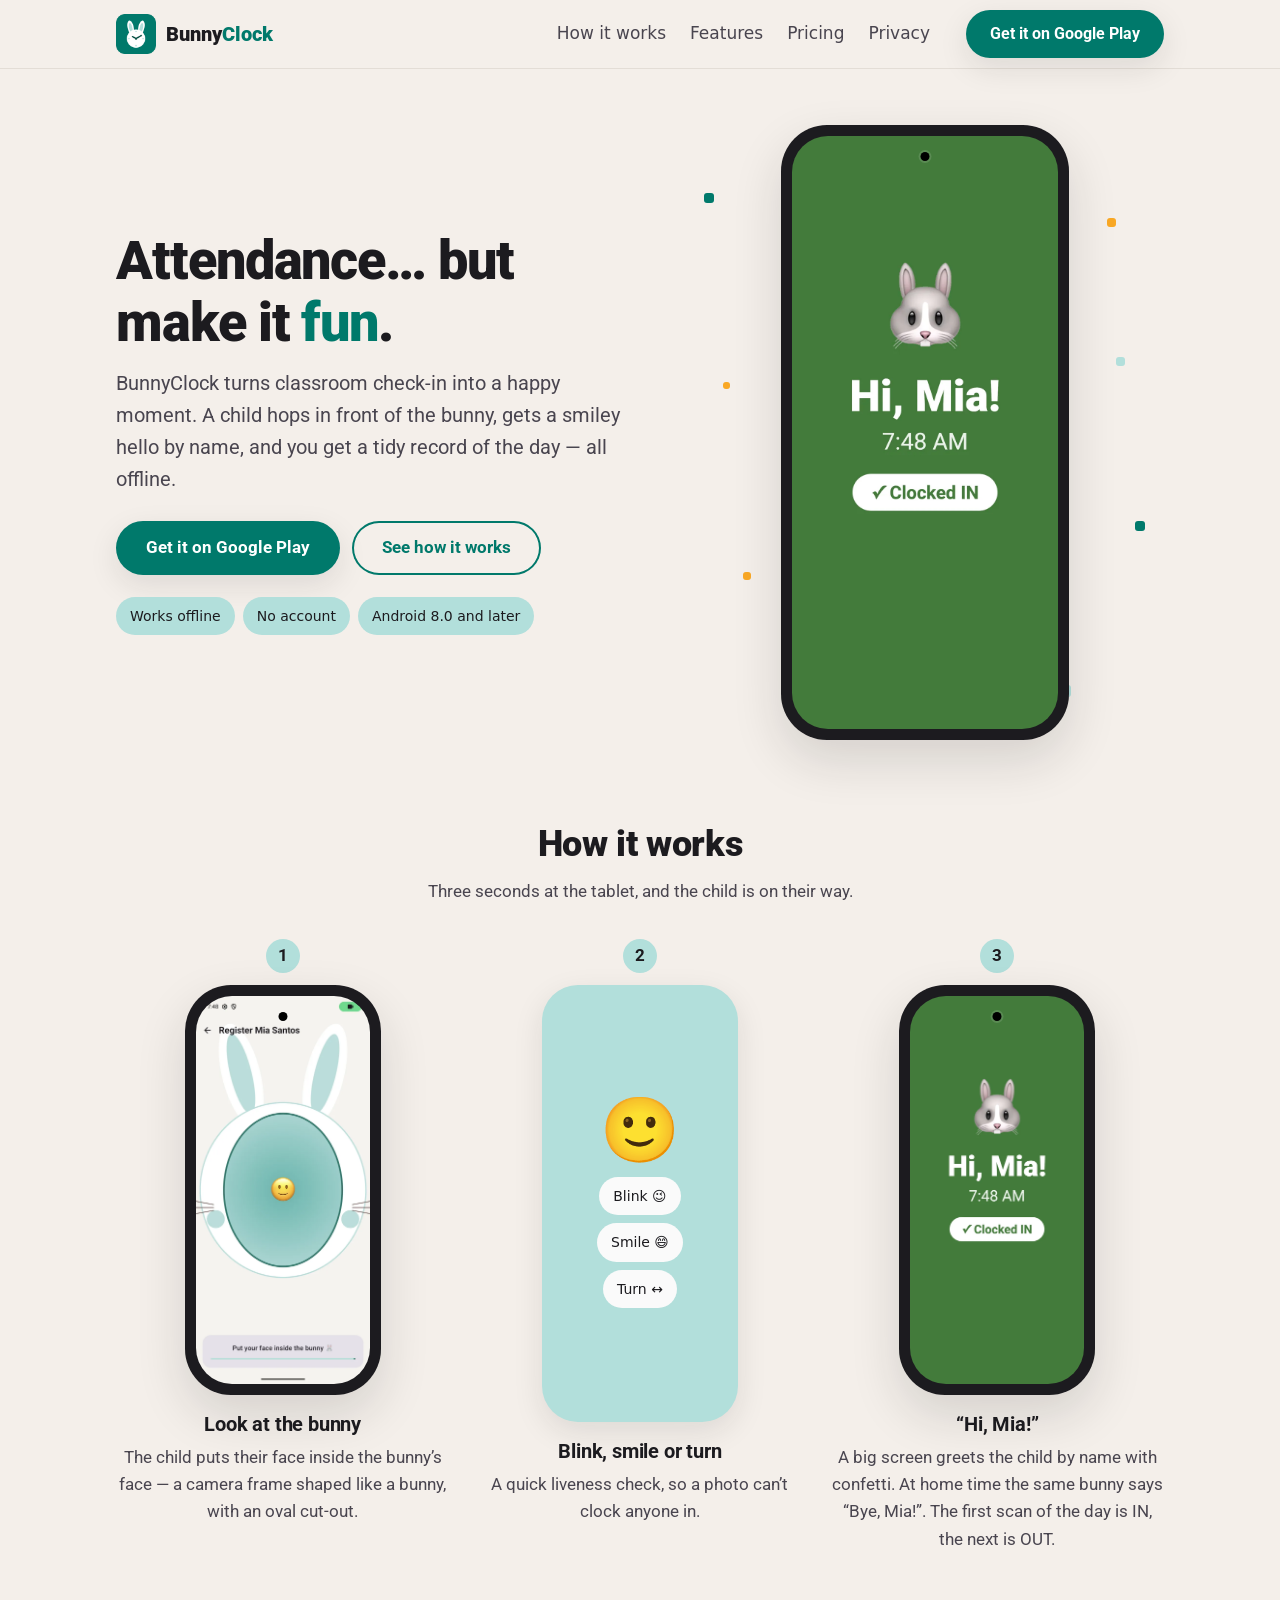
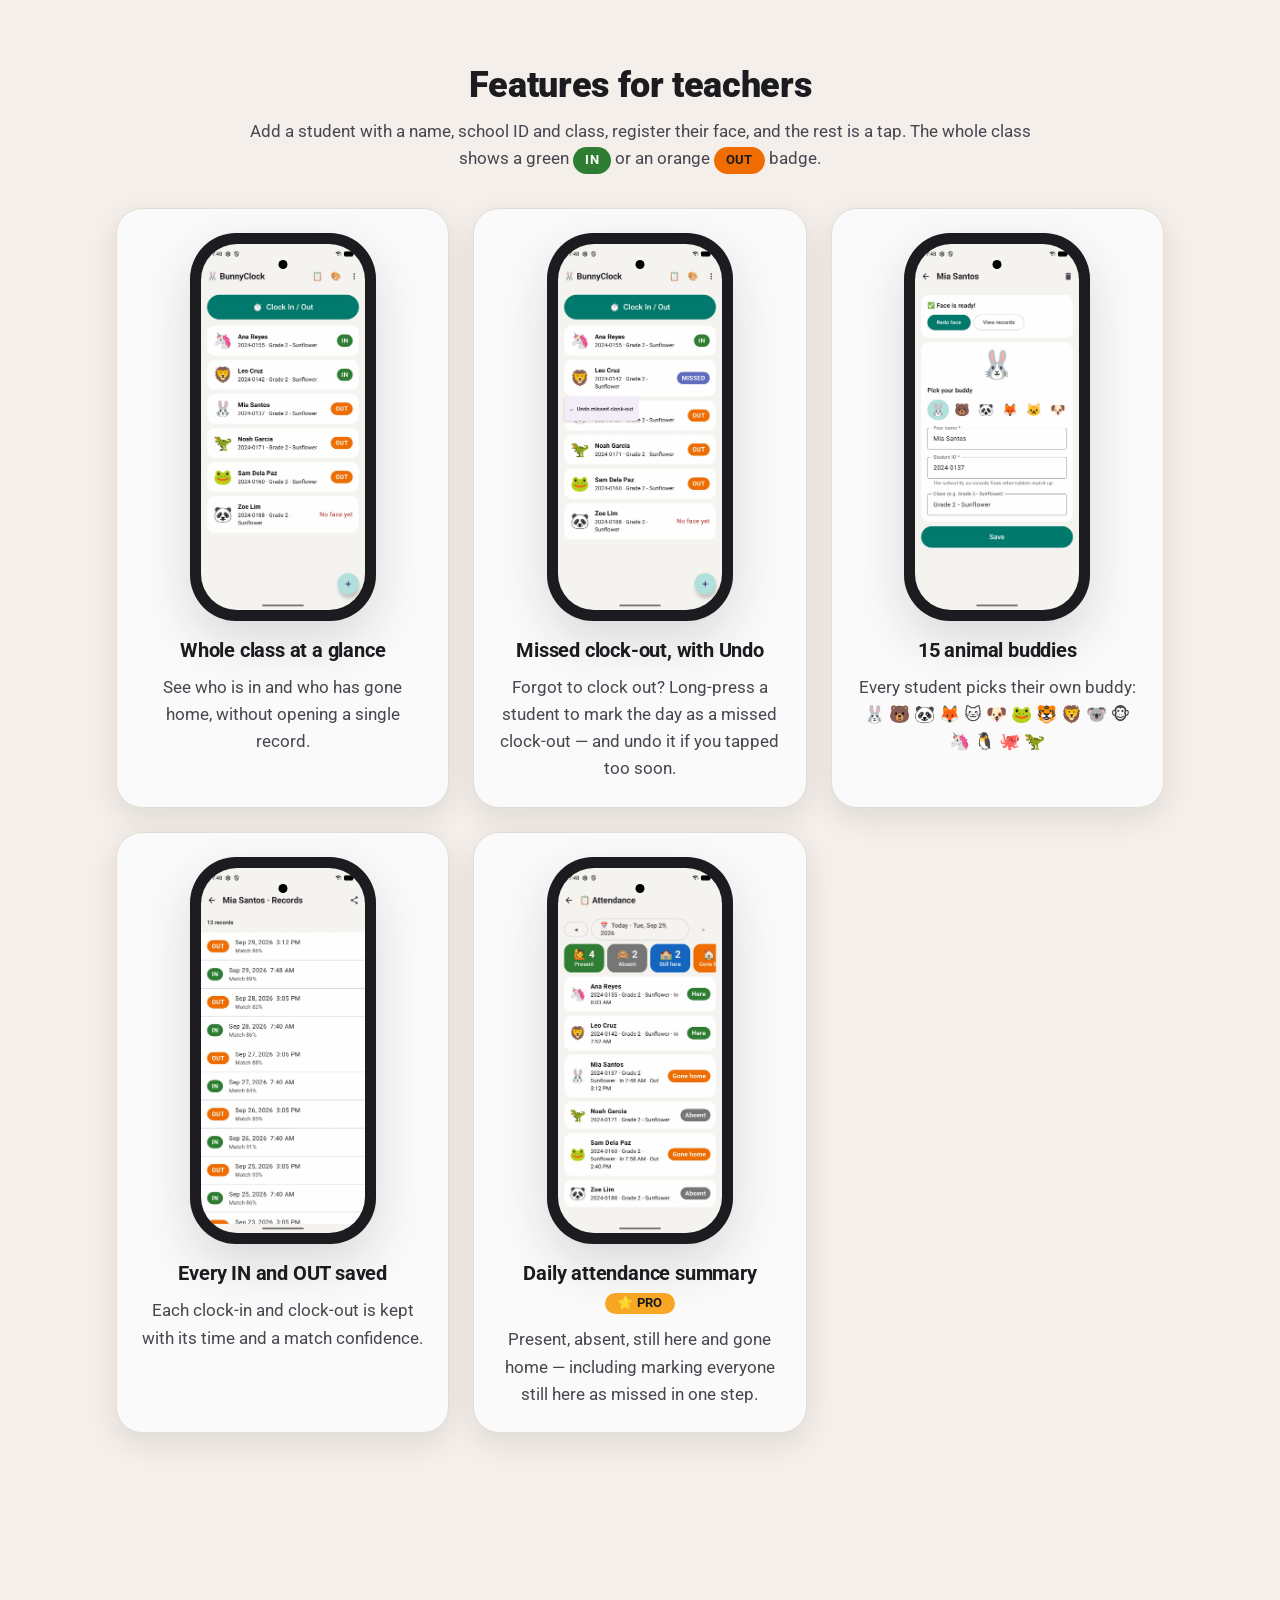
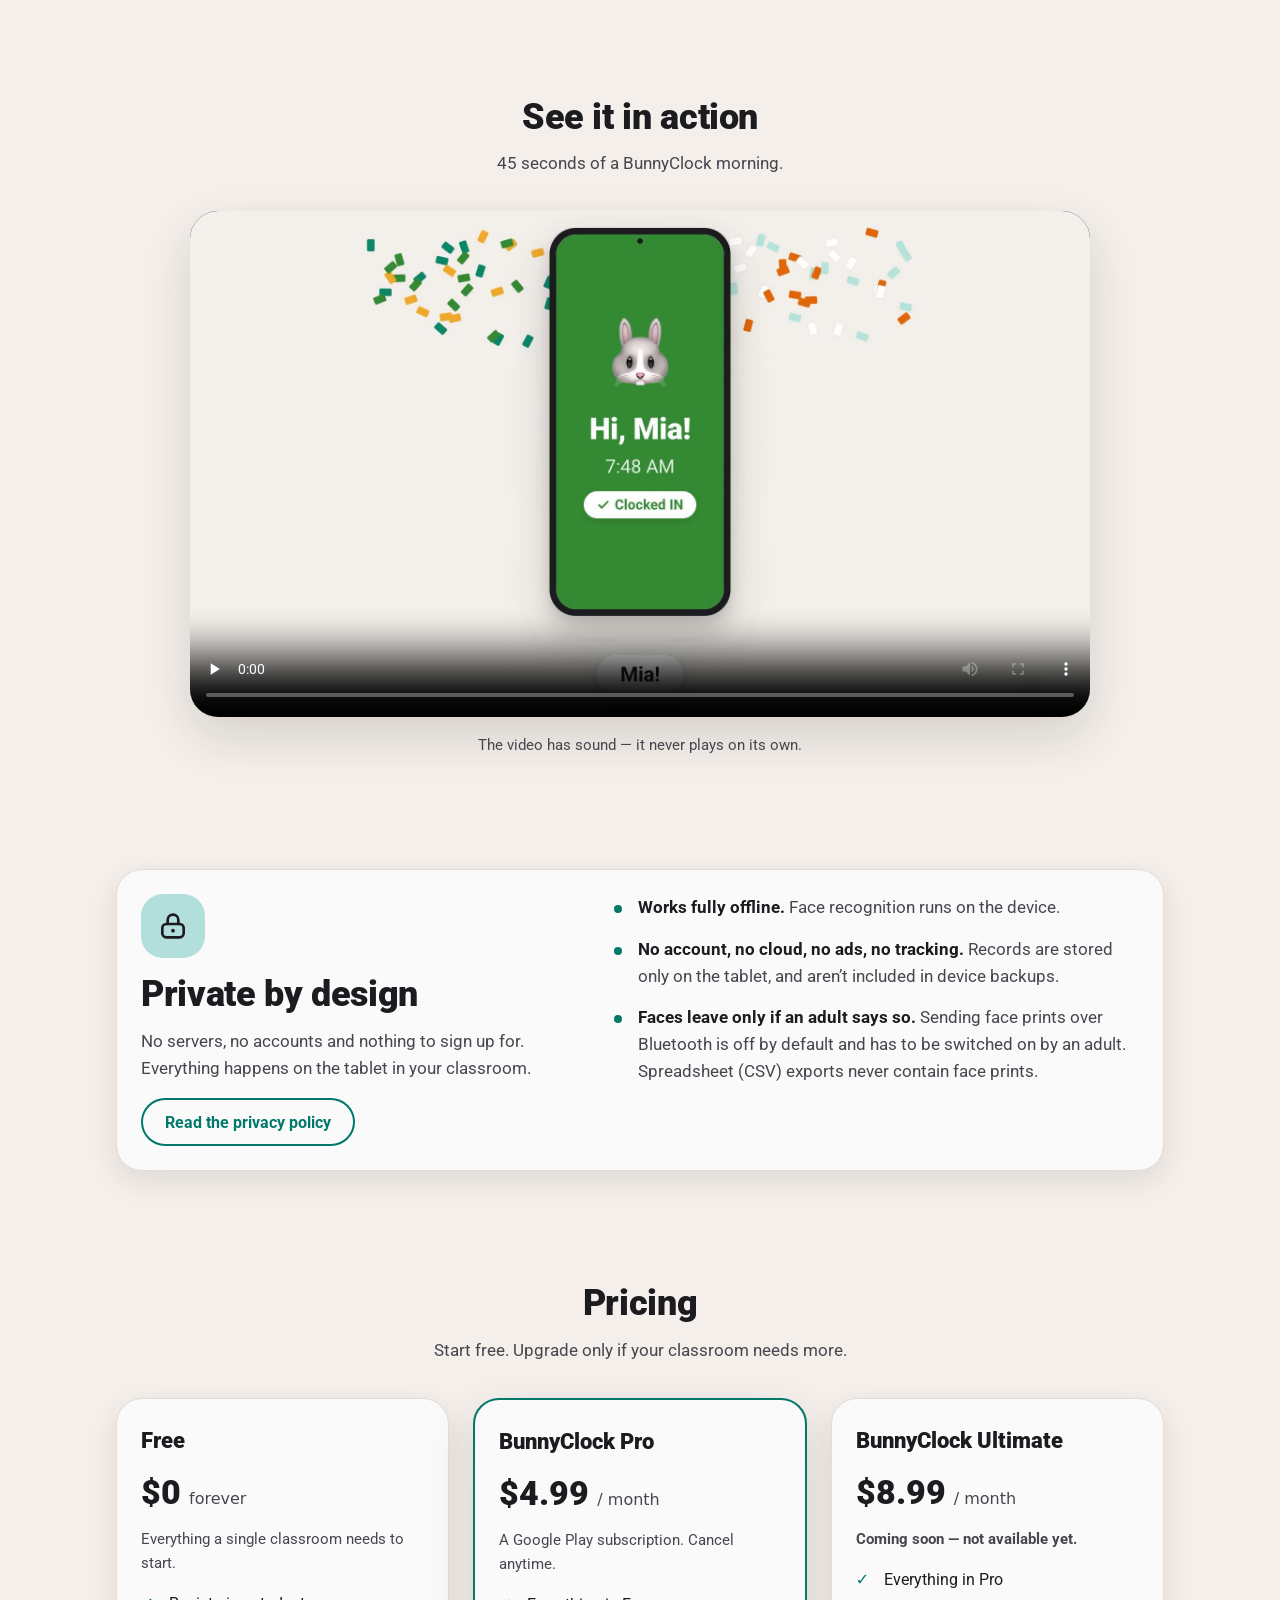
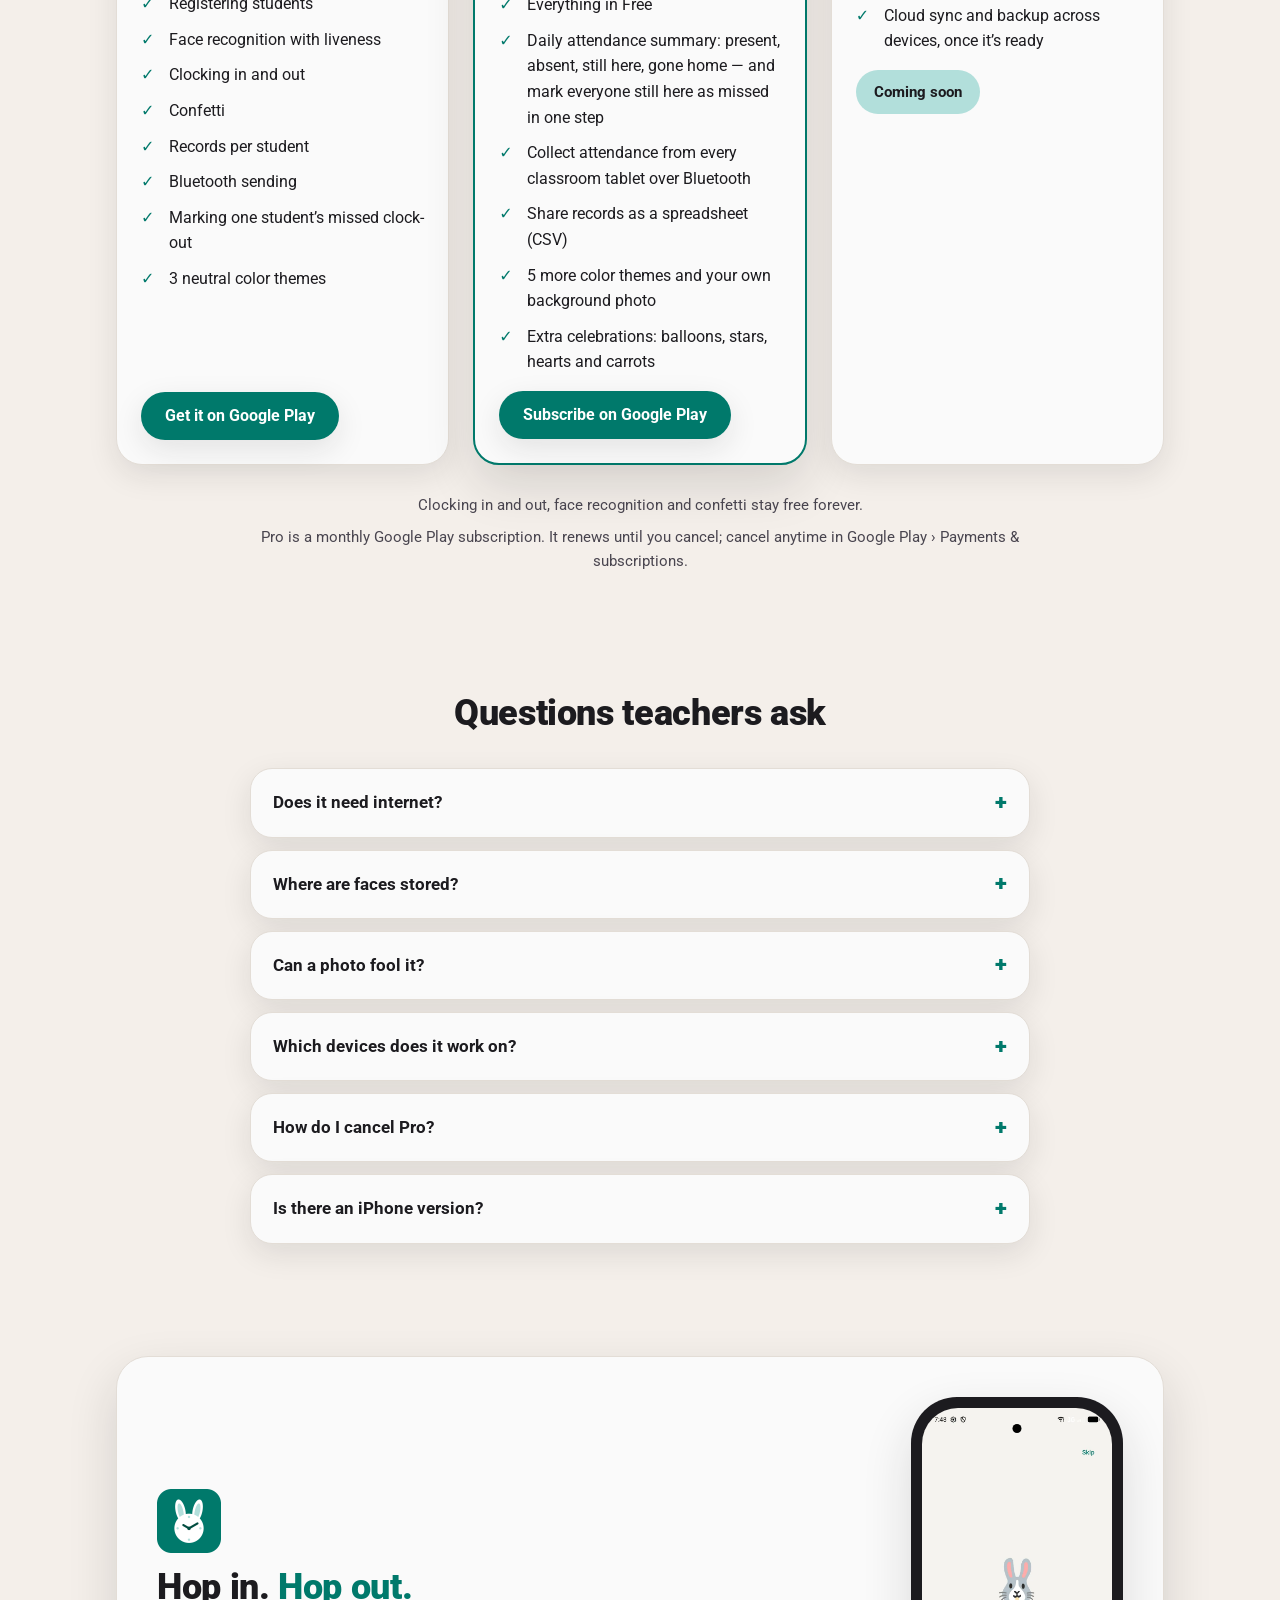
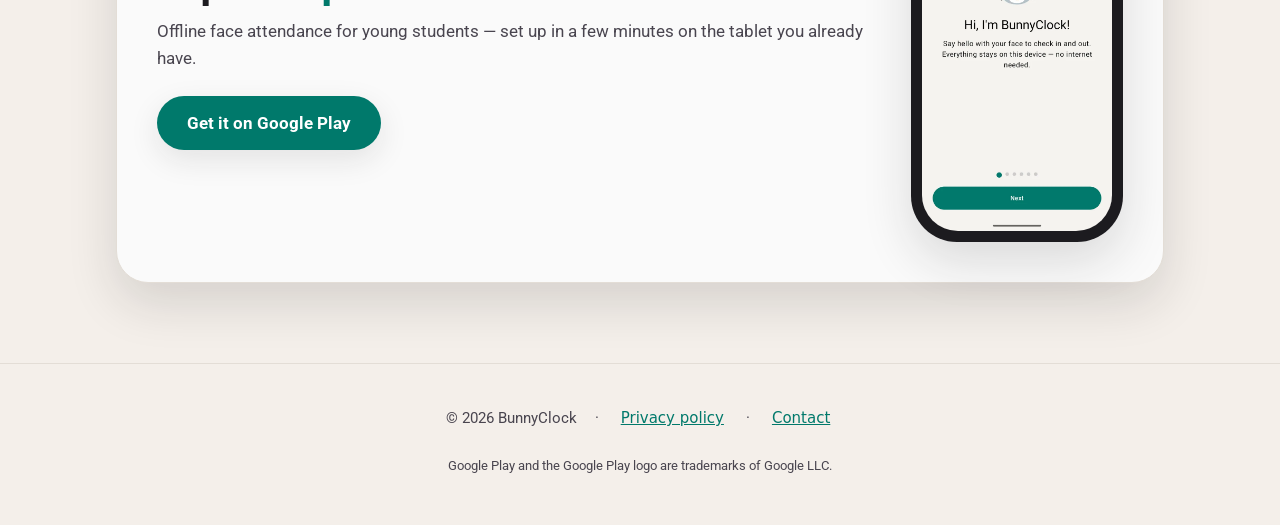
==== index.html @ 0acb216d "BunnyClock website: landing page, privacy policy, 404 and assets" ====
<!doctype html>
<html lang="en" class="no-js">
  <head>
    <meta charset="utf-8" />
    <meta name="viewport" content="width=device-width, initial-scale=1" />
    <title>BunnyClock: offline face attendance for young students</title>
    <meta
      name="description"
      content="BunnyClock turns classroom attendance into a quick, happy moment: offline face check-in for young students. No account, no cloud, no ads, no tracking."
    />
    <meta name="theme-color" content="#00796B" />

    <!-- Canonical: uncomment and set your real URL after the first deploy.
    <link rel="canonical" href="https://YOUR-USER.github.io/YOUR-REPO/" />
    -->
    <meta property="og:type" content="website" />
    <meta property="og:site_name" content="BunnyClock" />
    <meta property="og:title" content="BunnyClock: offline face attendance for young students" />
    <meta
      property="og:description"
      content="Attendance… but make it fun. Offline face check-in for young students. No account, no cloud, no ads, no tracking."
    />
    <!-- Relative so it works on GitHub Pages; the README explains when to make it absolute. -->
    <meta property="og:image" content="assets/feature-graphic-1024x500.png" />
    <meta property="og:image:width" content="1024" />
    <meta property="og:image:height" content="500" />
    <meta name="twitter:card" content="summary_large_image" />
    <meta name="twitter:title" content="BunnyClock: offline face attendance for young students" />
    <meta
      name="twitter:description"
      content="Attendance… but make it fun. Offline face check-in for young students. No account, no cloud, no ads, no tracking."
    />
    <meta name="twitter:image" content="assets/feature-graphic-1024x500.png" />

    <link rel="icon" href="assets/icons/favicon.ico" sizes="any" />
    <link rel="icon" type="image/png" href="assets/icons/icon-32.png" sizes="32x32" />
    <link rel="apple-touch-icon" href="assets/icons/icon-180.png" />
    <link rel="manifest" href="site.webmanifest" />
    <link rel="stylesheet" href="assets/site.css" />
    <link
      rel="preload"
      href="assets/fonts/roboto-latin-400-normal.woff2"
      as="font"
      type="font/woff2"
      crossorigin
    />
    <link
      rel="preload"
      href="assets/fonts/roboto-latin-900-normal.woff2"
      as="font"
      type="font/woff2"
      crossorigin
    />
    <script>
      document.documentElement.classList.remove("no-js");
      document.documentElement.classList.add("js");
    </script>
  </head>
  <body id="top">
    <a class="skip-link" href="#main">Skip to content</a>

    <header class="site-header">
      <div class="wrap bar">
        <a class="brand" href="#top">
          <img src="assets/icons/logo-rounded-512.png" alt="" width="40" height="40" />
          <span>Bunny<span class="clock">Clock</span></span>
        </a>
        <nav class="nav" aria-label="Main">
          <a href="#how">How it works</a>
          <a href="#features">Features</a>
          <a href="#pricing">Pricing</a>
          <a href="#privacy">Privacy</a>
        </nav>
        <a
          class="btn btn-sm header-cta"
          href="https://play.google.com/store/apps/details?id=com.luapearth.bunnyclock"
          target="_blank"
          rel="noopener"
          >Get it on Google Play</a
        >
        <button class="menu-btn" type="button" id="menu-btn" aria-expanded="false" aria-controls="menu">
          Menu
        </button>
      </div>
      <div class="wrap">
        <div class="mobile-panel" id="menu">
          <a href="#how">How it works</a>
          <a href="#features">Features</a>
          <a href="#pricing">Pricing</a>
          <a href="#privacy">Privacy</a>
          <a
            class="btn"
            href="https://play.google.com/store/apps/details?id=com.luapearth.bunnyclock"
            target="_blank"
            rel="noopener"
            >Get it on Google Play</a
          >
        </div>
      </div>
    </header>

    <main id="main">
      <!-- ============ Hero ============ -->
      <section class="hero">
        <div class="wrap hero-grid">
          <div>
            <h1>Attendance… but make it <span class="clock" style="color: var(--teal)">fun</span>.</h1>
            <p class="lede">
              BunnyClock turns classroom check-in into a happy moment. A child hops in front of the
              bunny, gets a smiley hello by name, and you get a tidy record of the day — all offline.
            </p>
            <div class="btn-row">
              <a
                class="btn btn-lg"
                href="https://play.google.com/store/apps/details?id=com.luapearth.bunnyclock"
                target="_blank"
                rel="noopener"
                >Get it on Google Play</a
              >
              <a class="btn btn-lg btn-ghost" href="#how">See how it works</a>
            </div>
            <ul class="chips">
              <li class="chip">Works offline</li>
              <li class="chip">No account</li>
              <li class="chip">Android 8.0 and later</li>
            </ul>
          </div>
          <div class="hero-art">
            <div class="confetti" aria-hidden="true">
              <i style="--x: 4%;  --y: 12%; --c: var(--teal); --d: .1s"></i>
              <i style="--x: 12%; --y: 72%; --c: var(--pro);  --d: 1.4s; --s: 8px"></i>
              <i style="--x: 88%; --y: 16%; --c: var(--pro);  --d: .6s; --s: 9px"></i>
              <i style="--x: 94%; --y: 64%; --c: var(--teal); --d: 2.1s"></i>
              <i style="--x: 22%; --y: 4%;  --c: var(--mint); --d: 1.1s; --s: 13px"></i>
              <i style="--x: 78%; --y: 90%; --c: var(--mint); --d: 1.8s; --s: 12px"></i>
              <i style="--x: 8%;  --y: 42%; --c: var(--pro);  --d: 2.6s; --s: 7px"></i>
              <i style="--x: 90%; --y: 38%; --c: var(--mint); --d: .3s; --s: 9px"></i>
            </div>
            <div class="phone">
              <img
                src="assets/screens/07-hi-mia-success.webp"
                width="720"
                height="1606"
                fetchpriority="high"
                alt="BunnyClock success screen reading “Hi, Mia! 7:48 AM — Clocked IN” in green, with confetti and the bunny mascot."
              />
            </div>
          </div>
        </div>
      </section>

      <!-- ============ How it works ============ -->
      <section class="section" id="how">
        <div class="wrap">
          <div class="section-head">
            <h2>How it works</h2>
            <p>Three seconds at the tablet, and the child is on their way.</p>
          </div>
          <ol class="steps" style="list-style: none; padding: 0; margin: 0">
            <li class="step reveal">
              <span class="step-num" aria-hidden="true">1</span>
              <div class="phone">
                <img
                  src="assets/screens/06-bunny-camera.webp"
                  width="720"
                  height="1606"
                  loading="lazy"
                  alt="BunnyClock camera screen: a bunny-shaped frame with an oval cut-out where the child puts their face."
                />
              </div>
              <h3>Look at the bunny</h3>
              <p>
                The child puts their face inside the bunny’s face — a camera frame shaped like a bunny,
                with an oval cut-out.
              </p>
            </li>
            <li class="step reveal">
              <span class="step-num" aria-hidden="true">2</span>
              <div class="step-visual">
                <span class="face" aria-hidden="true">🙂</span>
                <ul class="chips">
                  <li class="chip">Blink 😉</li>
                  <li class="chip">Smile 😄</li>
                  <li class="chip">Turn ↔</li>
                </ul>
              </div>
              <h3>Blink, smile or turn</h3>
              <p>A quick liveness check, so a photo can’t clock anyone in.</p>
            </li>
            <li class="step reveal">
              <span class="step-num" aria-hidden="true">3</span>
              <div class="phone">
                <img
                  src="assets/screens/07-hi-mia-success.webp"
                  width="720"
                  height="1606"
                  loading="lazy"
                  alt="BunnyClock success screen greeting the student by name with a green Clocked IN badge and confetti."
                />
              </div>
              <h3>“Hi, Mia!”</h3>
              <p>
                A big screen greets the child by name with confetti. At home time the same bunny says
                “Bye, Mia!”. The first scan of the day is IN, the next is OUT.
              </p>
            </li>
          </ol>
        </div>
      </section>

      <!-- ============ Features ============ -->
      <section class="section" id="features">
        <div class="wrap">
          <div class="section-head">
            <h2>Features for teachers</h2>
            <p>
              Add a student with a name, school ID and class, register their face, and the rest is a
              tap. The whole class shows a green <span class="badge badge-in">IN</span> or an orange
              <span class="badge badge-out">OUT</span> badge.
            </p>
          </div>
          <div class="features">
            <article class="card feature-card reveal">
              <div class="phone">
                <img
                  src="assets/screens/02-home.webp"
                  width="720"
                  height="1606"
                  loading="lazy"
                  alt="BunnyClock home screen listing six students (Ana Reyes, Leo Cruz, Mia Santos, Noah Garcia, Sam Dela Paz and Zoe Lim) with their animal buddies and IN or OUT badges."
                />
              </div>
              <h3>Whole class at a glance</h3>
              <p>See who is in and who has gone home, without opening a single record.</p>
            </article>
            <article class="card feature-card reveal">
              <div class="phone">
                <img
                  src="assets/screens/03-home-missed.webp"
                  width="720"
                  height="1606"
                  loading="lazy"
                  alt="BunnyClock home screen with Leo Cruz marked MISSED and an “Undo missed clock-out” message."
                />
              </div>
              <h3>Missed clock-out, with Undo</h3>
              <p>
                Forgot to clock out? Long-press a student to mark the day as a missed clock-out — and
                undo it if you tapped too soon.
              </p>
            </article>
            <article class="card feature-card reveal">
              <div class="phone">
                <img
                  src="assets/screens/04-student-details.webp"
                  width="720"
                  height="1606"
                  loading="lazy"
                  alt="Student details screen for Mia Santos showing her school ID, class and buddy picker with animal emojis."
                />
              </div>
              <h3>15 animal buddies</h3>
              <p>
                Every student picks their own buddy: 🐰 🐻 🐼 🦊 🐱 🐶 🐸 🐯 🦁 🐨 🐵 🦄 🐧 🐙 🦖
              </p>
            </article>
            <article class="card feature-card reveal">
              <div class="phone">
                <img
                  src="assets/screens/05-records.webp"
                  width="720"
                  height="1606"
                  loading="lazy"
                  alt="Records screen for Mia Santos showing her clock-in and clock-out history with the time and a match score for each entry."
                />
              </div>
              <h3>Every IN and OUT saved</h3>
              <p>Each clock-in and clock-out is kept with its time and a match confidence.</p>
            </article>
            <article class="card feature-card reveal">
              <div class="phone">
                <img
                  src="assets/screens/08-attendance.webp"
                  width="720"
                  height="1606"
                  loading="lazy"
                  alt="Daily attendance summary screen showing present, absent, still here and gone home, with buttons to mark everyone still here as missed."
                />
              </div>
              <h3>Daily attendance summary <span class="badge badge-pro">⭐ PRO</span></h3>
              <p>
                Present, absent, still here and gone home — including marking everyone still here as
                missed in one step.
              </p>
            </article>
          </div>

          <div class="features-note reveal">
            <p>
              Send one tablet’s attendance to your own device over Bluetooth, choosing the students
              and the day. Sending and sharing always sit behind a grown-ups-only question — a
              multiplication sum — so little fingers can’t send data.
            </p>
          </div>
        </div>
      </section>

      <!-- ============ Video ============ -->
      <section class="section" id="video">
        <div class="wrap">
          <div class="section-head">
            <h2>See it in action</h2>
            <p>45 seconds of a BunnyClock morning.</p>
          </div>
          <div class="video-wrap">
            <video
              id="promo"
              controls
              playsinline
              preload="none"
              poster="assets/video/poster-16x9.jpg"
              width="1920"
              height="1080"
            >
              <source
                src="assets/video/bunnyclock-launch-16x9.mp4"
                type="video/mp4"
                media="(min-width: 700px)"
              />
              <source src="assets/video/bunnyclock-launch-9x16.mp4" type="video/mp4" />
              Your browser can’t play this video.
              <a href="assets/video/bunnyclock-launch-16x9.mp4">Download it instead</a>.
            </video>
          </div>
          <p class="video-note">The video has sound — it never plays on its own.</p>
        </div>
      </section>

      <!-- ============ Private by design ============ -->
      <section class="section" id="privacy">
        <div class="wrap">
          <div class="card privacy-grid reveal">
            <div>
              <span class="lock-badge" aria-hidden="true">
                <svg viewBox="0 0 24 24" fill="none" stroke="currentColor" stroke-width="2" stroke-linecap="round">
                  <rect x="4" y="10.5" width="16" height="10" rx="3" />
                  <path d="M8 10.5V7.5a4 4 0 0 1 8 0v3" />
                  <circle cx="12" cy="15.5" r="1.4" fill="currentColor" stroke="none" />
                </svg>
              </span>
              <h2>Private by design</h2>
              <p style="color: var(--text-muted)">
                No servers, no accounts and nothing to sign up for. Everything happens on the tablet
                in your classroom.
              </p>
              <p><a class="btn btn-ghost" href="privacy.html">Read the privacy policy</a></p>
            </div>
            <ul class="privacy-list">
              <li>
                <strong>Works fully offline.</strong> Face recognition runs on the device.
              </li>
              <li>
                <strong>No account, no cloud, no ads, no tracking.</strong> Records are stored only on
                the tablet, and aren’t included in device backups.
              </li>
              <li>
                <strong>Faces leave only if an adult says so.</strong> Sending face prints over
                Bluetooth is off by default and has to be switched on by an adult. Spreadsheet (CSV)
                exports never contain face prints.
              </li>
            </ul>
          </div>
        </div>
      </section>

      <!-- ============ Pricing ============ -->
      <section class="section" id="pricing">
        <div class="wrap">
          <div class="section-head">
            <h2>Pricing</h2>
            <p>Start free. Upgrade only if your classroom needs more.</p>
          </div>
          <div class="plans">
            <article class="card plan reveal">
              <p class="plan-name">Free</p>
              <p class="plan-price">$0 <span>forever</span></p>
              <p class="plan-note">Everything a single classroom needs to start.</p>
              <ul>
                <li>Registering students</li>
                <li>Face recognition with liveness</li>
                <li>Clocking in and out</li>
                <li>Confetti</li>
                <li>Records per student</li>
                <li>Bluetooth sending</li>
                <li>Marking one student’s missed clock-out</li>
                <li>3 neutral color themes</li>
              </ul>
              <div class="btn-row" style="margin-top: auto">
                <a
                  class="btn"
                  href="https://play.google.com/store/apps/details?id=com.luapearth.bunnyclock"
                  target="_blank"
                  rel="noopener"
                  >Get it on Google Play</a
                >
              </div>
            </article>

            <article class="card plan plan-pro reveal">
              <p class="plan-name">BunnyClock Pro</p>
              <p class="plan-price">$4.99 <span>/ month</span></p>
              <p class="plan-note">A Google Play subscription. Cancel anytime.</p>
              <ul>
                <li>Everything in Free</li>
                <li>
                  Daily attendance summary: present, absent, still here, gone home — and mark everyone
                  still here as missed in one step
                </li>
                <li>Collect attendance from every classroom tablet over Bluetooth</li>
                <li>Share records as a spreadsheet (CSV)</li>
                <li>5 more color themes and your own background photo</li>
                <li>Extra celebrations: balloons, stars, hearts and carrots</li>
              </ul>
              <div class="btn-row" style="margin-top: auto">
                <a
                  class="btn"
                  href="https://play.google.com/store/apps/details?id=com.luapearth.bunnyclock"
                  target="_blank"
                  rel="noopener"
                  >Subscribe on Google Play</a
                >
              </div>
            </article>

            <article class="card plan plan-soon reveal">
              <p class="plan-name">BunnyClock Ultimate</p>
              <p class="plan-price">$8.99 <span>/ month</span></p>
              <p class="plan-note"><b>Coming soon — not available yet.</b></p>
              <ul>
                <li>Everything in Pro</li>
                <li>Cloud sync and backup across devices, once it’s ready</li>
              </ul>
              <p class="pill-soon">Coming soon</p>
            </article>
          </div>
          <div class="pricing-foot">
            <p>Clocking in and out, face recognition and confetti stay free forever.</p>
            <p>
              Pro is a monthly Google Play subscription. It renews until you cancel; cancel anytime in
              Google Play › Payments &amp; subscriptions.
            </p>
          </div>
        </div>
      </section>

      <!-- ============ FAQ ============ -->
      <section class="section" id="faq">
        <div class="wrap">
          <div class="section-head">
            <h2>Questions teachers ask</h2>
          </div>
          <div class="faq">
            <details class="reveal">
              <summary>Does it need internet?</summary>
              <p class="answer">
                No. BunnyClock works fully offline — face recognition runs on the device. Google Play
                needs a connection when you buy or cancel a Pro subscription.
              </p>
            </details>
            <details class="reveal">
              <summary>Where are faces stored?</summary>
              <p class="answer">
                Only on the tablet, in the app’s private storage. BunnyClock keeps a face print — a
                short list of numbers calculated from the face — and never saves the camera image.
                Records aren’t included in device backups.
              </p>
            </details>
            <details class="reveal">
              <summary>Can a photo fool it?</summary>
              <p class="answer">
                No. A quick liveness check — blink, smile or turn the head — happens before a face can
                clock anyone in.
              </p>
            </details>
            <details class="reveal">
              <summary>Which devices does it work on?</summary>
              <p class="answer">Android 8.0 and later, on phones and tablets.</p>
            </details>
            <details class="reveal">
              <summary>How do I cancel Pro?</summary>
              <p class="answer">
                Pro is a monthly Google Play subscription. Cancel anytime in Google Play › Payments
                &amp; subscriptions, and it renews until you do.
              </p>
            </details>
            <details class="reveal">
              <summary>Is there an iPhone version?</summary>
              <p class="answer">Not yet.</p>
            </details>
          </div>
        </div>
      </section>

      <!-- ============ Final call to action ============ -->
      <section class="section" id="get">
        <div class="wrap">
          <div class="cta reveal">
            <div>
              <img
                class="logo"
                src="assets/icons/logo-rounded-512.png"
                width="64"
                height="64"
                loading="lazy"
                alt=""
              />
              <h2>Hop in. <span style="color: var(--teal)">Hop out.</span></h2>
              <p>
                Offline face attendance for young students — set up in a few minutes on the tablet you
                already have.
              </p>
              <div class="btn-row">
                <a
                  class="btn btn-lg"
                  href="https://play.google.com/store/apps/details?id=com.luapearth.bunnyclock"
                  target="_blank"
                  rel="noopener"
                  >Get it on Google Play</a
                >
              </div>
            </div>
            <div class="phone">
              <img
                src="assets/screens/01-onboarding.webp"
                width="720"
                height="1606"
                loading="lazy"
                alt="BunnyClock welcome screen reading “Hi, I’m BunnyClock!”."
              />
            </div>
          </div>
        </div>
      </section>
    </main>

    <footer class="site-footer">
      <div class="wrap">
        <div class="footer-row">
          <span>© 2026 BunnyClock</span>
          <span aria-hidden="true">·</span>
          <a href="privacy.html">Privacy policy</a>
          <span aria-hidden="true">·</span>
          <a href="mailto:jpgdm24@gmail.com">Contact</a>
        </div>
        <p class="footer-trademark">
          Google Play and the Google Play logo are trademarks of Google LLC.
        </p>
      </div>
    </footer>

    <script>
      // Mobile menu
      (function () {
        var btn = document.getElementById("menu-btn");
        var panel = document.getElementById("menu");
        if (!btn || !panel) return;
        btn.addEventListener("click", function () {
          var open = panel.classList.toggle("open");
          btn.setAttribute("aria-expanded", open ? "true" : "false");
        });
        panel.addEventListener("click", function (e) {
          if (e.target.tagName === "A") {
            panel.classList.remove("open");
            btn.setAttribute("aria-expanded", "false");
          }
        });
      })();

      // Vertical video cut for phones: keep the poster in step with the source
      (function () {
        var v = document.getElementById("promo");
        if (!v || !window.matchMedia) return;
        var wide = window.matchMedia("(min-width: 700px)");
        function setPoster() {
          v.setAttribute(
            "poster",
            wide.matches ? "assets/video/poster-16x9.jpg" : "assets/video/poster-9x16.jpg"
          );
        }
        setPoster();
        if (wide.addEventListener) wide.addEventListener("change", setPoster);
        else if (wide.addListener) wide.addListener(setPoster);
      })();

      // Gentle reveal on scroll
      (function () {
        var items = document.querySelectorAll(".reveal");
        if (!items.length) return;
        if (!("IntersectionObserver" in window)) {
          for (var i = 0; i < items.length; i++) items[i].classList.add("is-in");
          return;
        }
        var io = new IntersectionObserver(
          function (entries) {
            entries.forEach(function (entry) {
              if (entry.isIntersecting) {
                entry.target.classList.add("is-in");
                io.unobserve(entry.target);
              }
            });
          },
          { rootMargin: "0px 0px -10% 0px", threshold: 0.05 }
        );
        items.forEach(function (el) {
          io.observe(el);
        });
      })();
    </script>
  </body>
</html>
---- assets/site.css ----
/* ==========================================================================
   BunnyClock — shared stylesheet for index.html, privacy.html and 404.html
   Colours, radii and shadows match the Android app. Roboto is self-hosted,
   so the whole site makes no network requests except the Google Play link.
   ========================================================================== */

/* ---------- Roboto (latin subset, OFL 1.1) ---------- */
@font-face{font-family:Roboto;font-style:normal;font-weight:400;font-display:swap;src:url(fonts/roboto-latin-400-normal.woff2) format('woff2')}
@font-face{font-family:Roboto;font-style:normal;font-weight:500;font-display:swap;src:url(fonts/roboto-latin-500-normal.woff2) format('woff2')}
@font-face{font-family:Roboto;font-style:normal;font-weight:700;font-display:swap;src:url(fonts/roboto-latin-700-normal.woff2) format('woff2')}
@font-face{font-family:Roboto;font-style:normal;font-weight:900;font-display:swap;src:url(fonts/roboto-latin-900-normal.woff2) format('woff2')}

/* ---------- Brand tokens ---------- */
:root{
  --cream:#F4EFEA;
  --card:#FAFAFA;
  --ink:#1C1B1F;
  --muted:#49454F;
  --line:#E3DDD6;
  --teal:#00796B;
  --mint:#B2DFDB;
  --in:#2E7D32;
  --out:#EF6C00;
  --missed:#5C6BC0;
  --absent:#757575;
  --still:#1565C0;
  --pro:#F9A825;

  /* applied tokens */
  --page:var(--cream);
  --surface:var(--card);
  --hair:var(--line);
  --text:var(--ink);
  --text-muted:var(--muted);
  --teal-dark:#00645A;
  --on-teal:#FFFFFF;
  --chip-bg:var(--mint);
  --chip-ink:var(--ink);

  --radius:26px;
  --pill:9999px;
  --shadow:0 20px 50px rgba(28,27,31,.14);
  --shadow-sm:0 10px 30px rgba(28,27,31,.10);
  --maxw:1080px;
}

/* ---------- Optional dark mode (the app itself is always light) ---------- */
@media (prefers-color-scheme:dark){
  :root{
    --page:#151515;
    --surface:#1F1F1F;
    --hair:#2E2E2E;
    --text:#ECE7E3;
    --text-muted:#B9B3AE;
    --teal:#4DB6AC;
    --teal-dark:#7FD1C6;
    --on-teal:#1C1B1F;
    --chip-bg:#1E3B38;
    --chip-ink:#ECE7E3;
    --shadow:0 20px 50px rgba(0,0,0,.5);
    --shadow-sm:0 10px 30px rgba(0,0,0,.4);
  }
}

/* ---------- Base ---------- */
*,*::before,*::after{box-sizing:border-box}
html{-webkit-text-size-adjust:100%;scroll-behavior:smooth}
body{
  margin:0;
  background:var(--page);
  color:var(--text);
  font:400 17px/1.6 Roboto,system-ui,-apple-system,"Segoe UI",sans-serif;
}
img{display:block;max-width:100%;height:auto}
a{color:var(--teal)}
h1,h2,h3{line-height:1.15;letter-spacing:-.01em;margin:0 0 12px}
h1{font-size:clamp(30px,6.6vw,54px);font-weight:900;letter-spacing:-.02em}
h2{font-size:clamp(24px,4.2vw,36px);font-weight:900}
h3{font-size:20px;font-weight:700}
p{margin:0 0 16px}
ul{margin:0;padding:0}
:focus-visible{outline:3px solid var(--teal);outline-offset:3px;border-radius:8px}
.wrap{max-width:var(--maxw);margin:0 auto;padding:0 16px}
.skip-link{position:absolute;left:-9999px;top:0}
.skip-link:focus{
  position:fixed;left:16px;top:16px;z-index:100;padding:12px 18px;
  background:var(--surface);color:var(--teal);font-weight:700;border-radius:var(--pill);
  box-shadow:var(--shadow);text-decoration:none;
}
section[id],div[id]{scroll-margin-top:84px}

/* ---------- Header ---------- */
.site-header{position:sticky;top:0;z-index:30;background:var(--page);border-bottom:1px solid var(--hair)}
.bar{display:flex;align-items:center;gap:12px;min-height:68px}
.brand{display:flex;align-items:center;gap:10px;min-width:0;text-decoration:none;color:var(--text);font-weight:900;font-size:20px;padding:8px 0}
.brand img{flex:none;width:40px;height:40px}
.brand .clock{color:var(--teal)}
.nav{display:flex;gap:4px;margin-left:auto}
.nav a{color:var(--text-muted);text-decoration:none;font-weight:500;padding:12px 10px;border-radius:12px}
.nav a:hover{color:var(--teal)}
.header-cta{margin-left:14px}
.menu-btn{
  display:none;margin-left:auto;min-height:44px;padding:10px 18px;border-radius:var(--pill);
  background:transparent;color:var(--text);border:2px solid var(--hair);
  font:500 16px Roboto,system-ui,sans-serif;cursor:pointer;
}
.mobile-panel{display:none;border-top:1px solid var(--hair);padding:10px 0 18px}
.mobile-panel a{display:block;padding:14px 4px;color:var(--text);text-decoration:none;font-weight:500}
.mobile-panel a:hover{color:var(--teal)}
.mobile-panel .btn{margin-top:10px;width:100%}
@media (max-width:900px){
  /* .bar-scoped so these win over .btn/.nav display rules defined further down */
  .bar .nav,.bar .header-cta{display:none}
  .bar .menu-btn{display:inline-flex;align-items:center}
  .mobile-panel.open{display:block}
}
@media (max-width:360px){
  .bar{gap:8px}
  .brand{font-size:18px;gap:8px}
  .brand img{width:34px;height:34px}
  .menu-btn{padding:10px 14px}
}

/* ---------- Buttons, chips, badges ---------- */
.btn{
  display:inline-flex;align-items:center;justify-content:center;gap:8px;
  min-height:48px;padding:13px 24px;border-radius:var(--pill);border:0;
  background:var(--teal);color:var(--on-teal);font:700 16px/1.2 Roboto,system-ui,sans-serif;
  text-decoration:none;box-shadow:var(--shadow-sm);cursor:pointer;
}
.btn:hover{background:var(--teal-dark)}
.btn-lg{min-height:54px;padding:16px 30px;font-size:17px}
.btn-ghost{background:transparent;color:var(--teal);box-shadow:inset 0 0 0 2px var(--teal)}
.btn-ghost:hover{background:var(--chip-bg);color:var(--chip-ink)}
.btn-row{display:flex;flex-wrap:wrap;gap:12px;align-items:center}
.chips{display:flex;flex-wrap:wrap;gap:8px;margin:22px 0 0;padding:0;list-style:none}
.chip{background:var(--chip-bg);color:var(--chip-ink);border-radius:var(--pill);padding:8px 14px;font-size:14px;font-weight:500}
.badge{display:inline-block;border-radius:var(--pill);padding:3px 12px;font-size:13px;font-weight:700;letter-spacing:.02em}
.badge-in{background:var(--in);color:#fff}
.badge-out{background:var(--out);color:#1C1B1F}
.badge-pro{background:var(--pro);color:#1C1B1F}

/* ---------- Phone frame (built in CSS) ---------- */
.phone{
  position:relative;width:100%;max-width:288px;margin:0 auto;background:var(--ink);
  border-radius:46px;padding:11px;box-shadow:var(--shadow);
}
.phone::after{
  content:"";position:absolute;top:27px;left:50%;transform:translateX(-50%);
  width:9px;height:9px;border-radius:50%;background:#000;
  box-shadow:0 0 0 2px rgba(255,255,255,.12);z-index:2;
}
.phone img{width:100%;border-radius:36px;background:var(--card)}

/* ---------- Sections ---------- */
.section{padding:56px 0}
.section-head{max-width:46em;margin:0 auto 34px;text-align:center}
.section-head p{color:var(--text-muted);margin:0}
.card{background:var(--surface);border:1px solid var(--hair);border-radius:var(--radius);padding:24px;box-shadow:var(--shadow-sm)}
.card p:last-child{margin-bottom:0}

/* ---------- Hero ---------- */
.hero{padding:48px 0 20px}
.hero-grid{display:grid;grid-template-columns:1.05fr .95fr;gap:40px;align-items:center}
@media (max-width:900px){
  .hero{padding:32px 0 12px}
  .hero-grid{grid-template-columns:1fr;gap:28px}
}
.lede{font-size:clamp(17px,2.2vw,20px);color:var(--text-muted);max-width:34em;margin:0 0 26px}
.hero-art{position:relative;display:flex;justify-content:center;padding:8px}
.confetti{position:absolute;inset:0;pointer-events:none}
.confetti i{
  position:absolute;left:var(--x);top:var(--y);width:var(--s,10px);height:var(--s,10px);
  border-radius:3px;background:var(--c,var(--mint));animation:pop 5.5s ease-in-out infinite;
  animation-delay:var(--d,0s);
}
@keyframes pop{0%,100%{transform:translateY(0) rotate(0)}50%{transform:translateY(-10px) rotate(16deg)}}

/* ---------- How it works ---------- */
.steps{display:grid;grid-template-columns:repeat(3,1fr);gap:24px;align-items:start}
.step{text-align:center}
.step .phone{max-width:196px;margin:0 auto 18px}
.step h3{margin-bottom:8px}
.step p{color:var(--text-muted);margin:0}
.step-visual{
  width:100%;max-width:196px;aspect-ratio:720/1606;margin:0 auto 18px;border-radius:36px;
  background:var(--chip-bg);color:var(--chip-ink);box-shadow:var(--shadow-sm);
  display:flex;flex-direction:column;align-items:center;justify-content:center;gap:14px;padding:18px;
}
.step-visual .face{font-size:64px;line-height:1}
.step-visual .chips{margin:0;flex-direction:column;align-items:center}
.step-visual .chip{background:var(--surface);color:var(--text)}
.step-num{
  display:inline-flex;align-items:center;justify-content:center;width:34px;height:34px;
  border-radius:50%;background:var(--chip-bg);color:var(--chip-ink);font-weight:700;margin-bottom:12px;
}
.step .chips{justify-content:center}
@media (max-width:900px){
  .steps{grid-template-columns:1fr;max-width:420px;margin:0 auto}
  .step .phone,.step-visual{max-width:230px}
}

/* ---------- Features ---------- */
.features{display:grid;grid-template-columns:repeat(auto-fit,minmax(275px,1fr));gap:24px}
.feature-card{display:flex;flex-direction:column}
.feature-card .phone{max-width:186px;margin:0 auto 18px}
.feature-card h3{display:flex;flex-wrap:wrap;align-items:center;gap:8px;justify-content:center;text-align:center}
.feature-card p{color:var(--text-muted);text-align:center;margin:0}
.features-note{
  max-width:760px;margin:28px auto 0;padding:20px 24px;border-radius:var(--radius);
  background:var(--surface);border:1px solid var(--hair);color:var(--text-muted);text-align:center;
}
.features-note p{margin:0}

/* ---------- Video ---------- */
.video-wrap{
  max-width:900px;margin:0 auto;aspect-ratio:16/9;background:#000;
  border-radius:28px;overflow:hidden;box-shadow:var(--shadow);
}
.video-wrap video{width:100%;height:100%;object-fit:contain;display:block}
.video-note{text-align:center;color:var(--text-muted);font-size:15px;margin:16px auto 0;max-width:46em}
@media (max-width:699px){
  .video-wrap{aspect-ratio:9/16;max-width:320px;border-radius:34px}
}

/* ---------- Privacy ---------- */
.privacy-grid{display:grid;grid-template-columns:.9fr 1.1fr;gap:32px;align-items:start}
@media (max-width:900px){.privacy-grid{grid-template-columns:1fr;gap:20px}}
.lock-badge{
  display:inline-flex;align-items:center;justify-content:center;width:64px;height:64px;
  border-radius:22px;background:var(--chip-bg);color:var(--chip-ink);margin-bottom:16px;
}
.lock-badge svg{width:32px;height:32px}
.privacy-list{list-style:none;display:grid;gap:14px}
.privacy-list li{position:relative;padding-left:30px;color:var(--text-muted)}
.privacy-list li::before{
  content:"";position:absolute;left:6px;top:11px;width:8px;height:8px;border-radius:50%;
  background:var(--teal);
}
.privacy-list strong{color:var(--text)}

/* ---------- Pricing ---------- */
.plans{display:grid;grid-template-columns:repeat(3,1fr);gap:24px;align-items:stretch}
@media (max-width:940px){.plans{grid-template-columns:1fr;max-width:520px;margin:0 auto}}
.plan{display:flex;flex-direction:column;gap:16px}
.plan-pro{border:2px solid var(--teal);box-shadow:var(--shadow)}
.plan-name{font-size:22px;font-weight:900;margin:0}
.plan-price{font-size:34px;font-weight:900;line-height:1.1;margin:0}
.plan-price span{font-size:16px;font-weight:500;color:var(--text-muted)}
.plan-note{color:var(--text-muted);font-size:15px;margin:0}
.plan ul{list-style:none;display:grid;gap:10px}
.plan li{position:relative;padding-left:28px;font-size:16px}
.plan li::before{content:"✓";position:absolute;left:0;top:0;color:var(--teal);font-weight:900}
.plan-soon b{color:var(--text-muted)}
.pill-soon{
  align-self:flex-start;background:var(--chip-bg);color:var(--chip-ink);
  border-radius:var(--pill);padding:10px 18px;font-weight:700;font-size:15px;
}
.pricing-foot{max-width:52em;margin:28px auto 0;text-align:center;color:var(--text-muted);font-size:15px}
.pricing-foot p{margin:0 0 8px}

/* ---------- FAQ ---------- */
.faq{max-width:780px;margin:0 auto;display:grid;gap:12px}
.faq details{background:var(--surface);border:1px solid var(--hair);border-radius:22px;padding:4px 22px;box-shadow:var(--shadow-sm)}
.faq summary{
  display:flex;align-items:center;gap:12px;min-height:44px;padding:16px 0;cursor:pointer;
  font-weight:700;font-size:17px;list-style:none;
}
.faq summary::-webkit-details-marker{display:none}
.faq summary::after{content:"+";margin-left:auto;color:var(--teal);font-weight:900;font-size:22px;line-height:1}
.faq details[open] summary::after{content:"–"}
.faq .answer{padding:0 0 18px;color:var(--text-muted);margin:0}

/* ---------- Final call to action ---------- */
.cta{
  background:var(--surface);border:1px solid var(--hair);border-radius:32px;
  padding:40px;display:grid;grid-template-columns:1fr auto;gap:36px;align-items:center;box-shadow:var(--shadow);
}
.cta img.logo{width:64px;height:64px;margin-bottom:14px}
.cta h2{margin-bottom:10px}
.cta p{color:var(--text-muted);margin:0 0 24px}
.cta .phone{max-width:212px}
@media (max-width:820px){
  .cta{grid-template-columns:1fr;padding:28px;text-align:center}
  .cta .btn-row{justify-content:center}
  .cta .phone{max-width:200px}
}

/* ---------- Footer ---------- */
.site-footer{border-top:1px solid var(--hair);margin-top:24px;padding:32px 0 48px}
.footer-row{display:flex;flex-wrap:wrap;gap:10px 18px;align-items:center;justify-content:center;text-align:center;color:var(--text-muted);font-size:15px}
.footer-row a{color:var(--teal);font-weight:500;padding:10px 4px}
.footer-trademark{max-width:60em;margin:16px auto 0;text-align:center;color:var(--text-muted);font-size:13px}

/* ---------- Reveal on scroll (only when JavaScript is available) ---------- */
html.js .reveal{opacity:0;transform:translateY(16px)}
html.js .reveal.is-in{opacity:1;transform:none;transition:opacity .5s ease,transform .5s cubic-bezier(.2,.7,.3,1)}

@media (prefers-reduced-motion:reduce){
  html{scroll-behavior:auto}
  html.js .reveal{opacity:1;transform:none}
  .confetti i{animation:none}
}
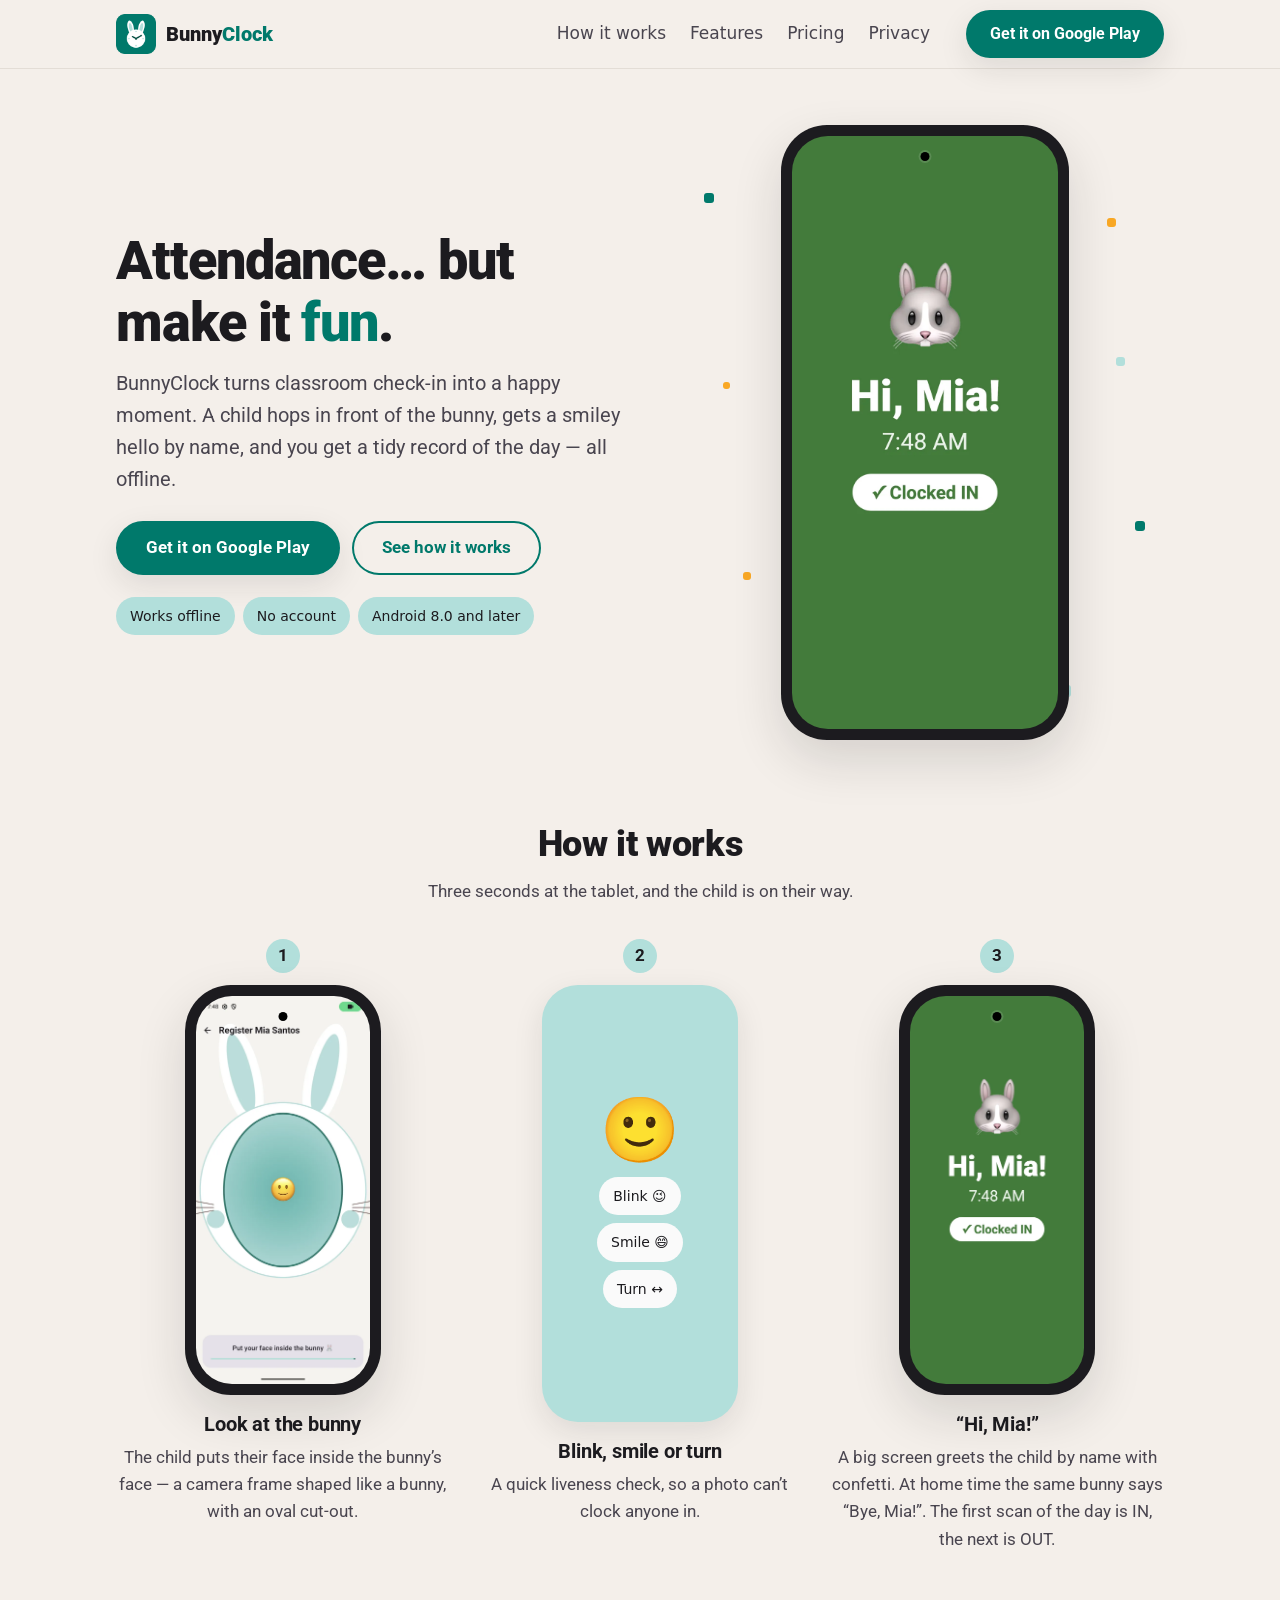
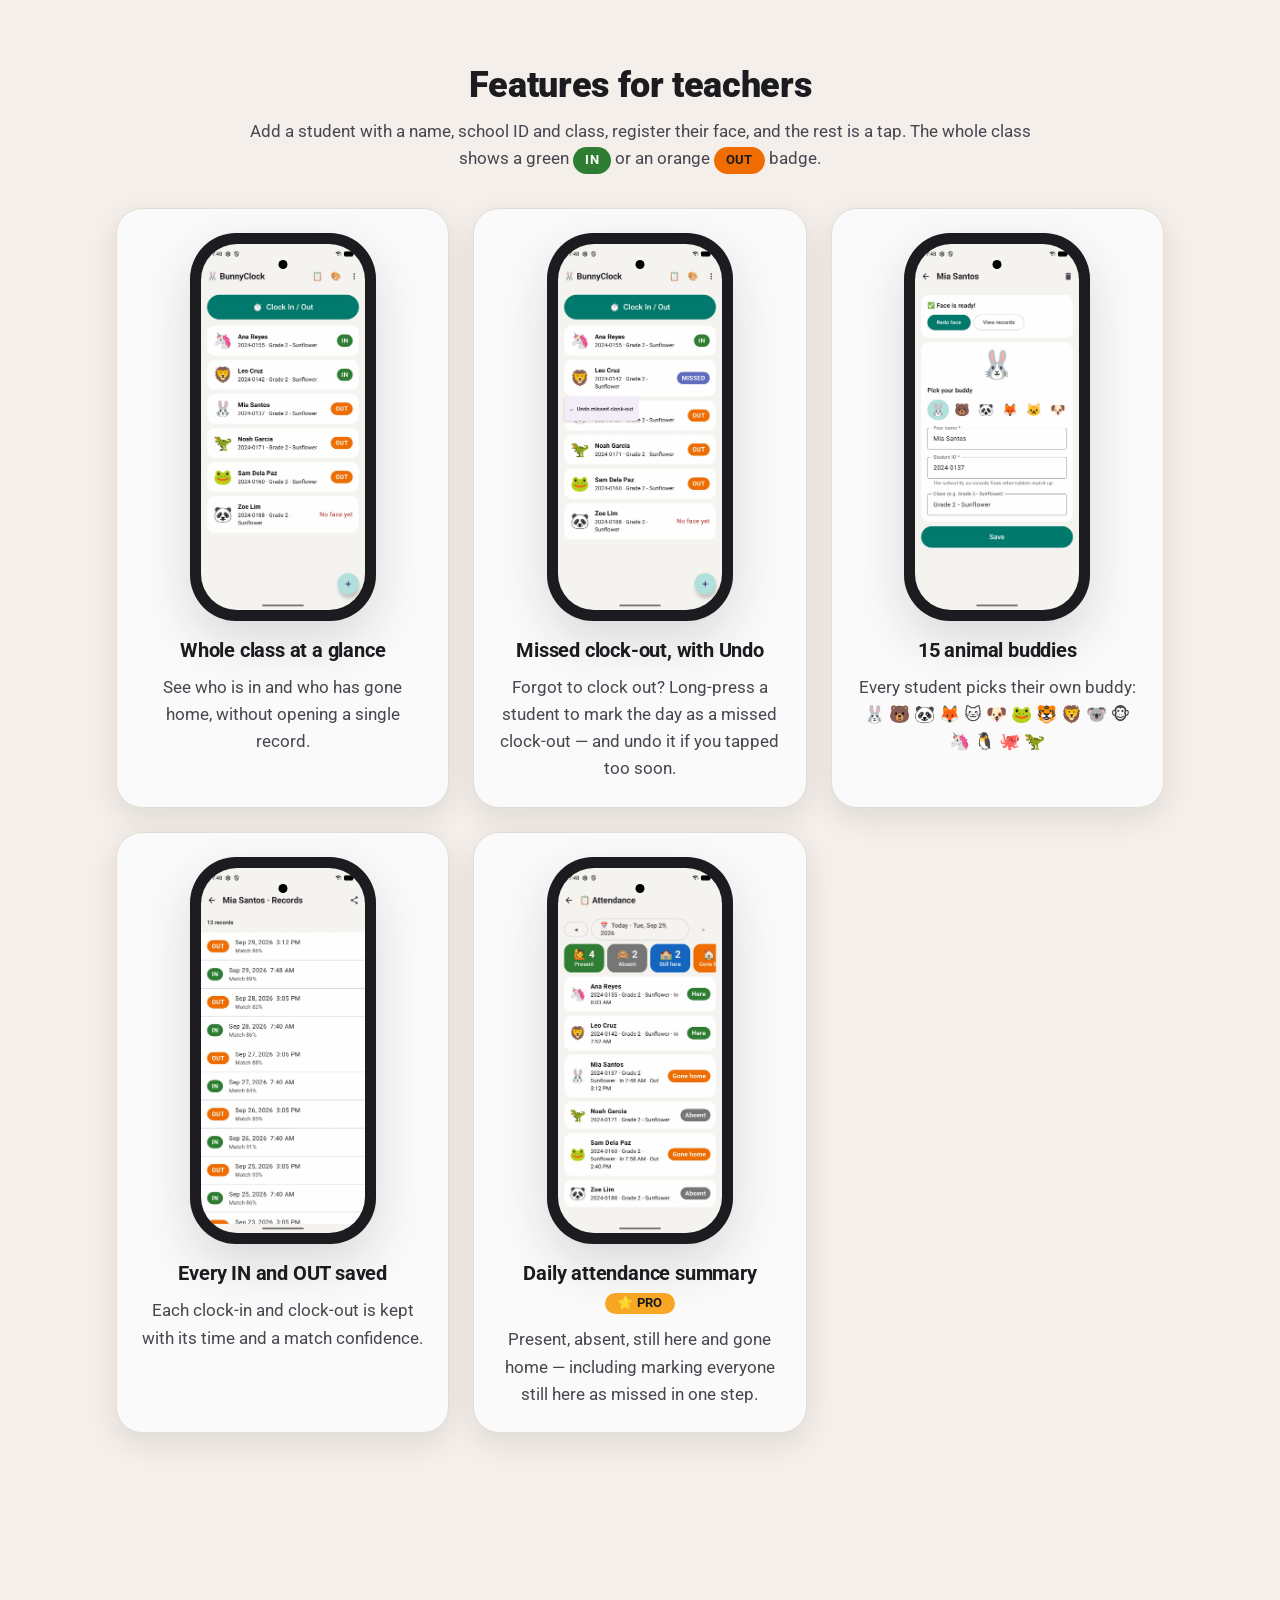
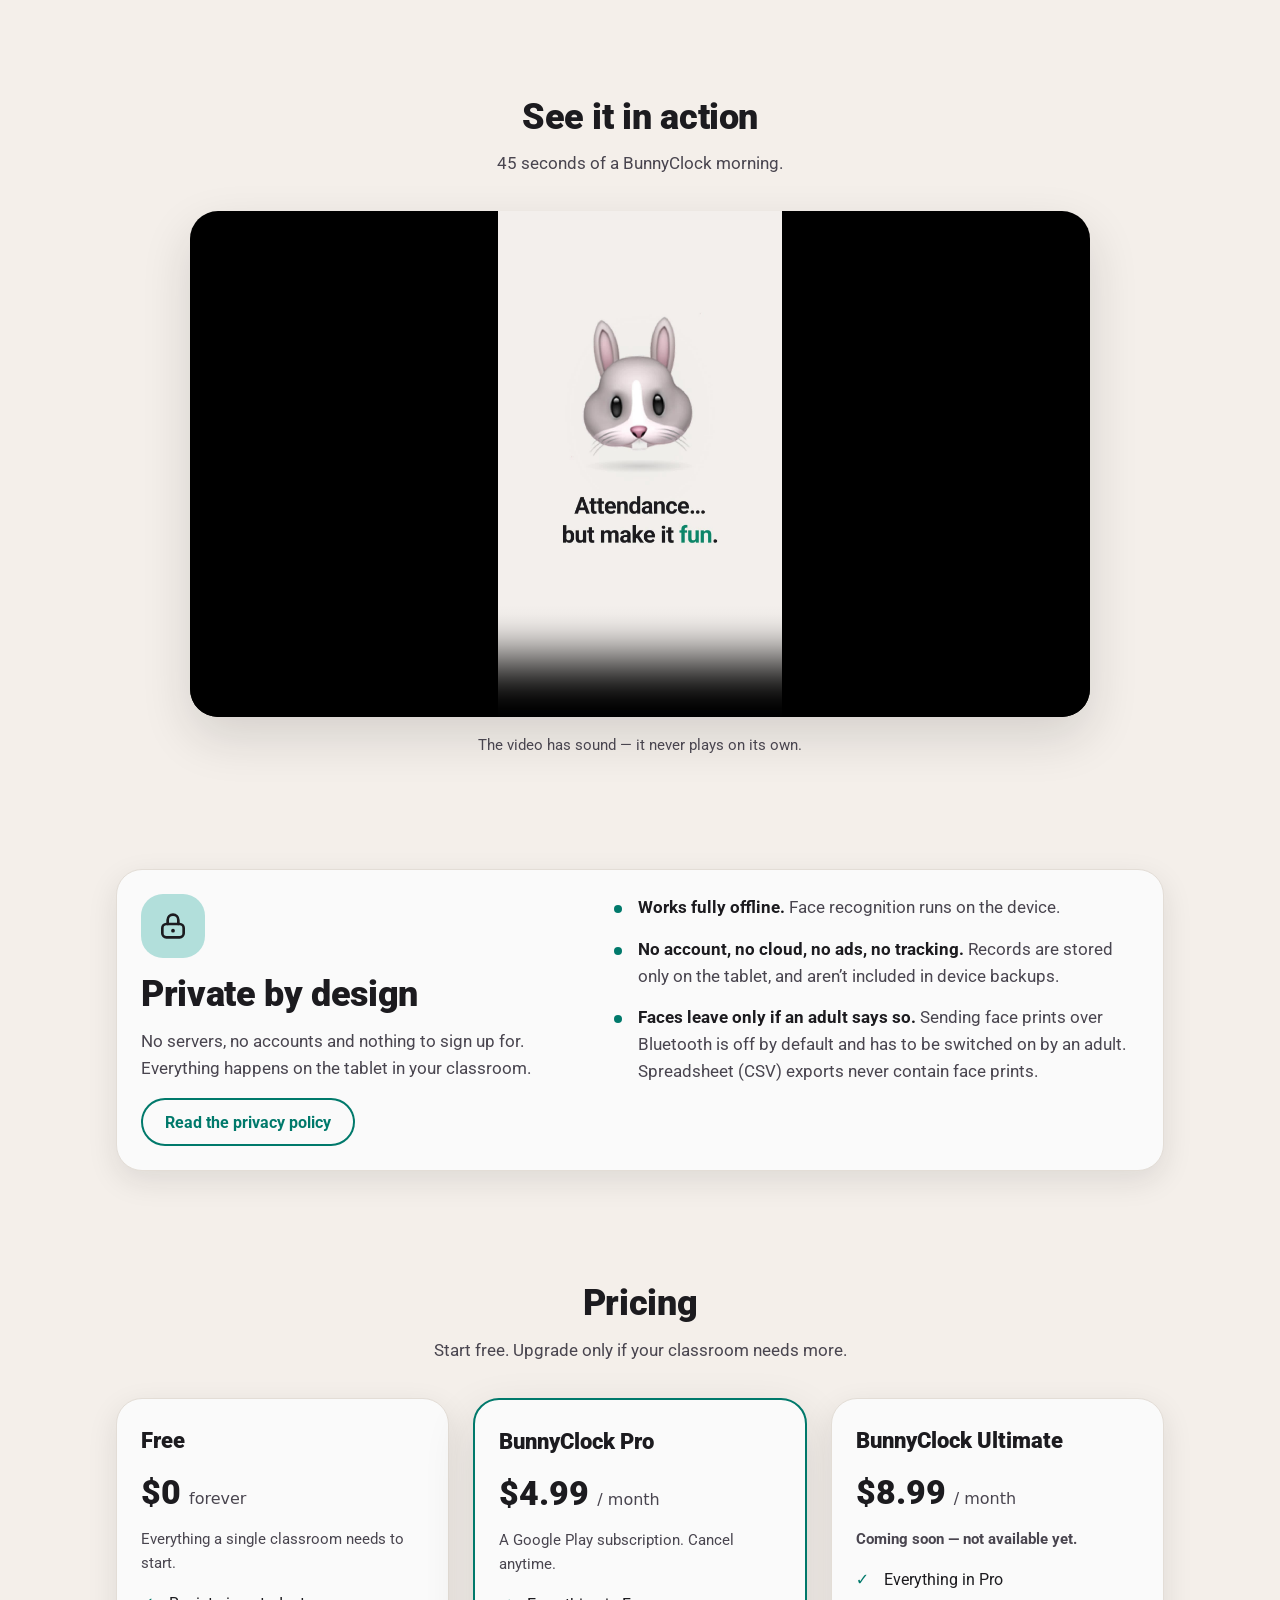
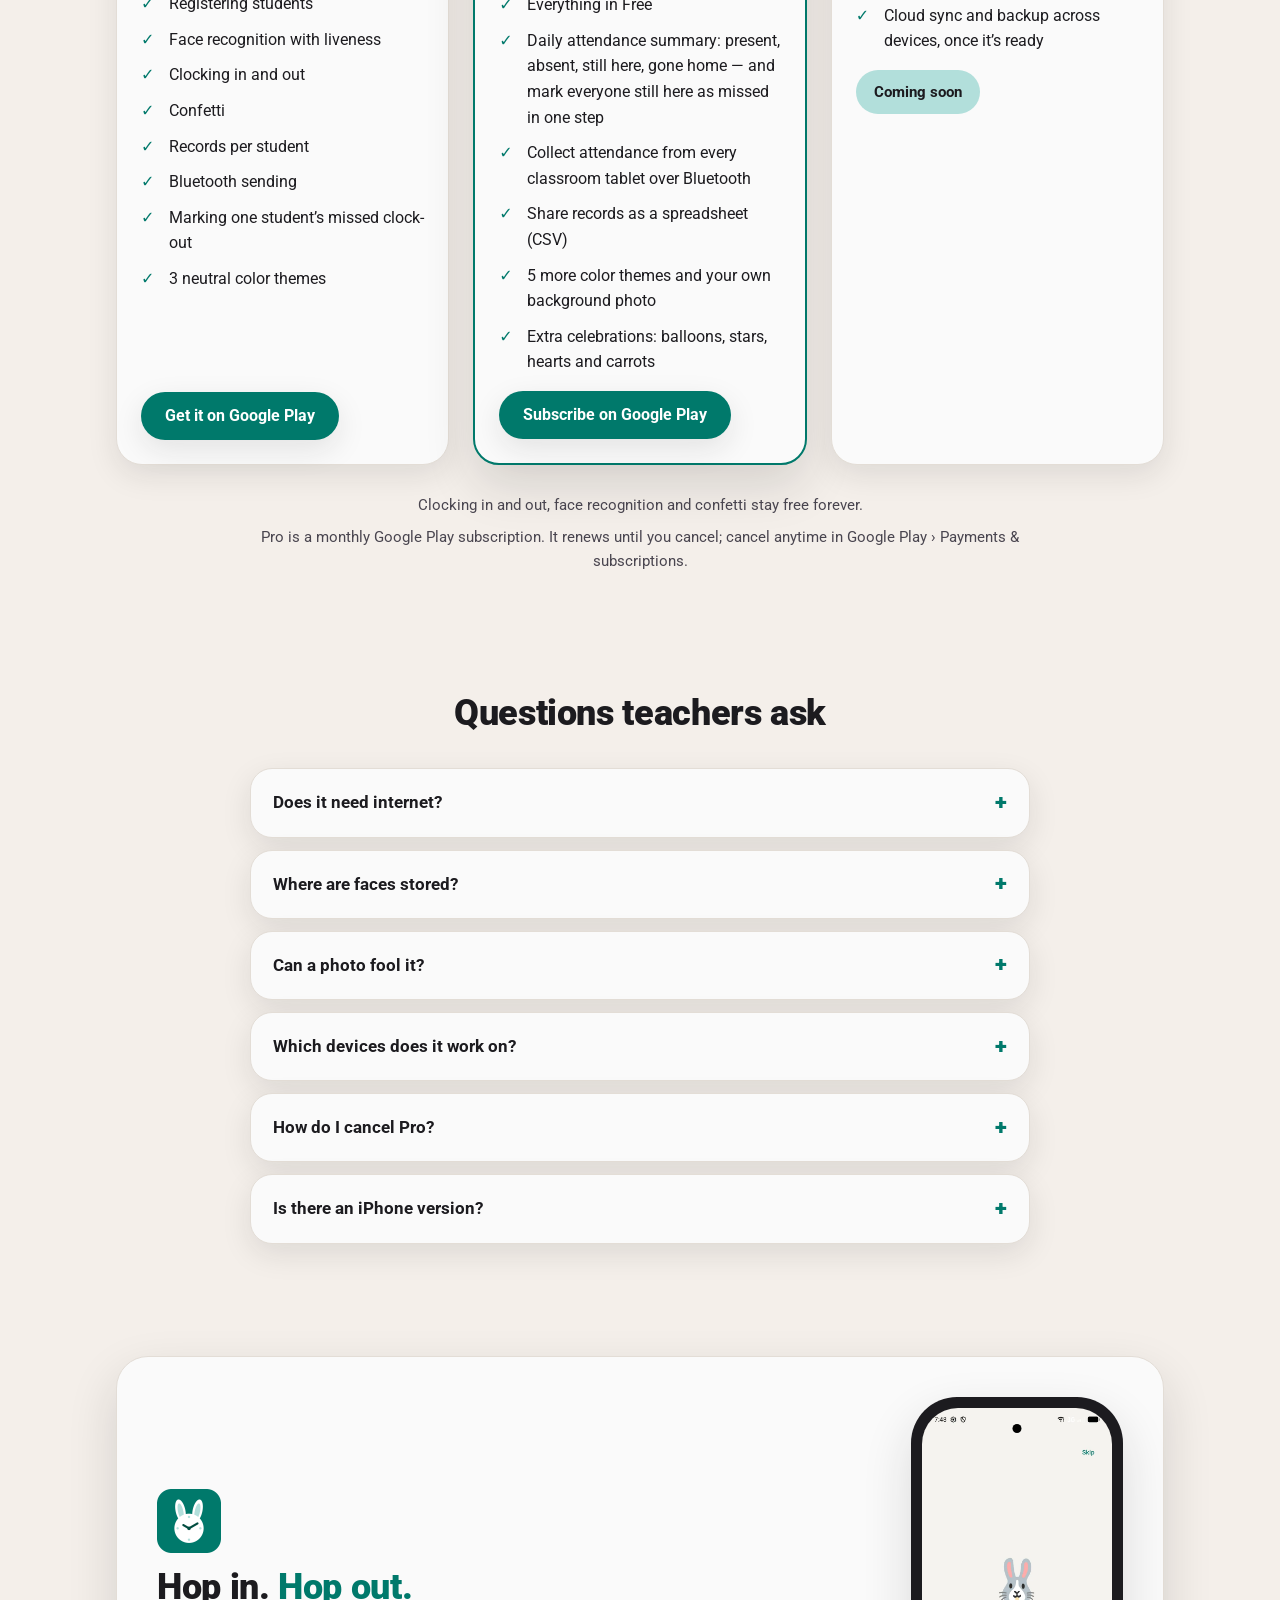
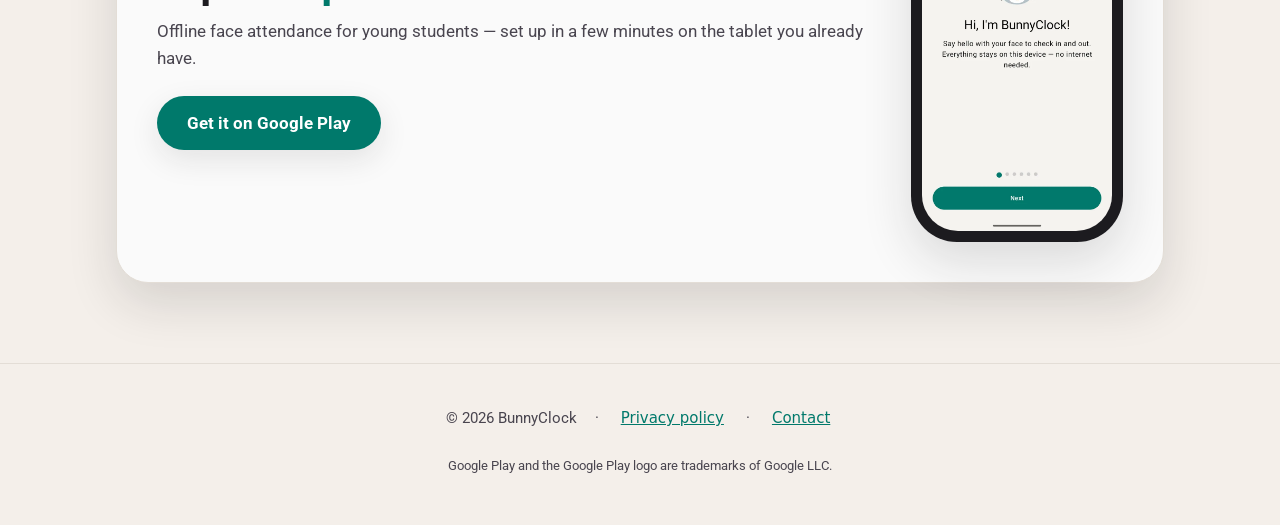
==== commit 64216ee9: "Post-deploy: absolute canonical and social image URLs pointing at the live address" ====
--- a/index.html
+++ b/index.html
@@ -10,9 +10,7 @@
     />
     <meta name="theme-color" content="#00796B" />
 
-    <!-- Canonical: uncomment and set your real URL after the first deploy.
-    <link rel="canonical" href="https://YOUR-USER.github.io/YOUR-REPO/" />
-    -->
+    <link rel="canonical" href="https://luapearth.com/bunnyclock/" />
     <meta property="og:type" content="website" />
     <meta property="og:site_name" content="BunnyClock" />
     <meta property="og:title" content="BunnyClock: offline face attendance for young students" />
@@ -20,8 +18,8 @@
       property="og:description"
       content="Attendance… but make it fun. Offline face check-in for young students. No account, no cloud, no ads, no tracking."
     />
-    <!-- Relative so it works on GitHub Pages; the README explains when to make it absolute. -->
-    <meta property="og:image" content="assets/feature-graphic-1024x500.png" />
+    <!-- Absolute so social networks resolve it; the site's live address is the custom domain. -->
+    <meta property="og:image" content="https://luapearth.com/bunnyclock/assets/feature-graphic-1024x500.png" />
     <meta property="og:image:width" content="1024" />
     <meta property="og:image:height" content="500" />
     <meta name="twitter:card" content="summary_large_image" />
@@ -30,7 +28,7 @@
       name="twitter:description"
       content="Attendance… but make it fun. Offline face check-in for young students. No account, no cloud, no ads, no tracking."
     />
-    <meta name="twitter:image" content="assets/feature-graphic-1024x500.png" />
+    <meta name="twitter:image" content="https://luapearth.com/bunnyclock/assets/feature-graphic-1024x500.png" />
 
     <link rel="icon" href="assets/icons/favicon.ico" sizes="any" />
     <link rel="icon" type="image/png" href="assets/icons/icon-32.png" sizes="32x32" />
@@ -576,7 +574,10 @@
         });
       })();
 
-      // Vertical video cut for phones: keep the poster in step with the source
+      // Vertical video cut for phones: keep the still in step with the source.
+      // (A CSS background-image on the <video> was tried and does not work: Chrome paints
+      // an opaque dark layer over it until a frame arrives. The poster attribute is the
+      // only reliable mechanism, so the 16:9 file is fetched first and replaced here.)
       (function () {
         var v = document.getElementById("promo");
         if (!v || !window.matchMedia) return;
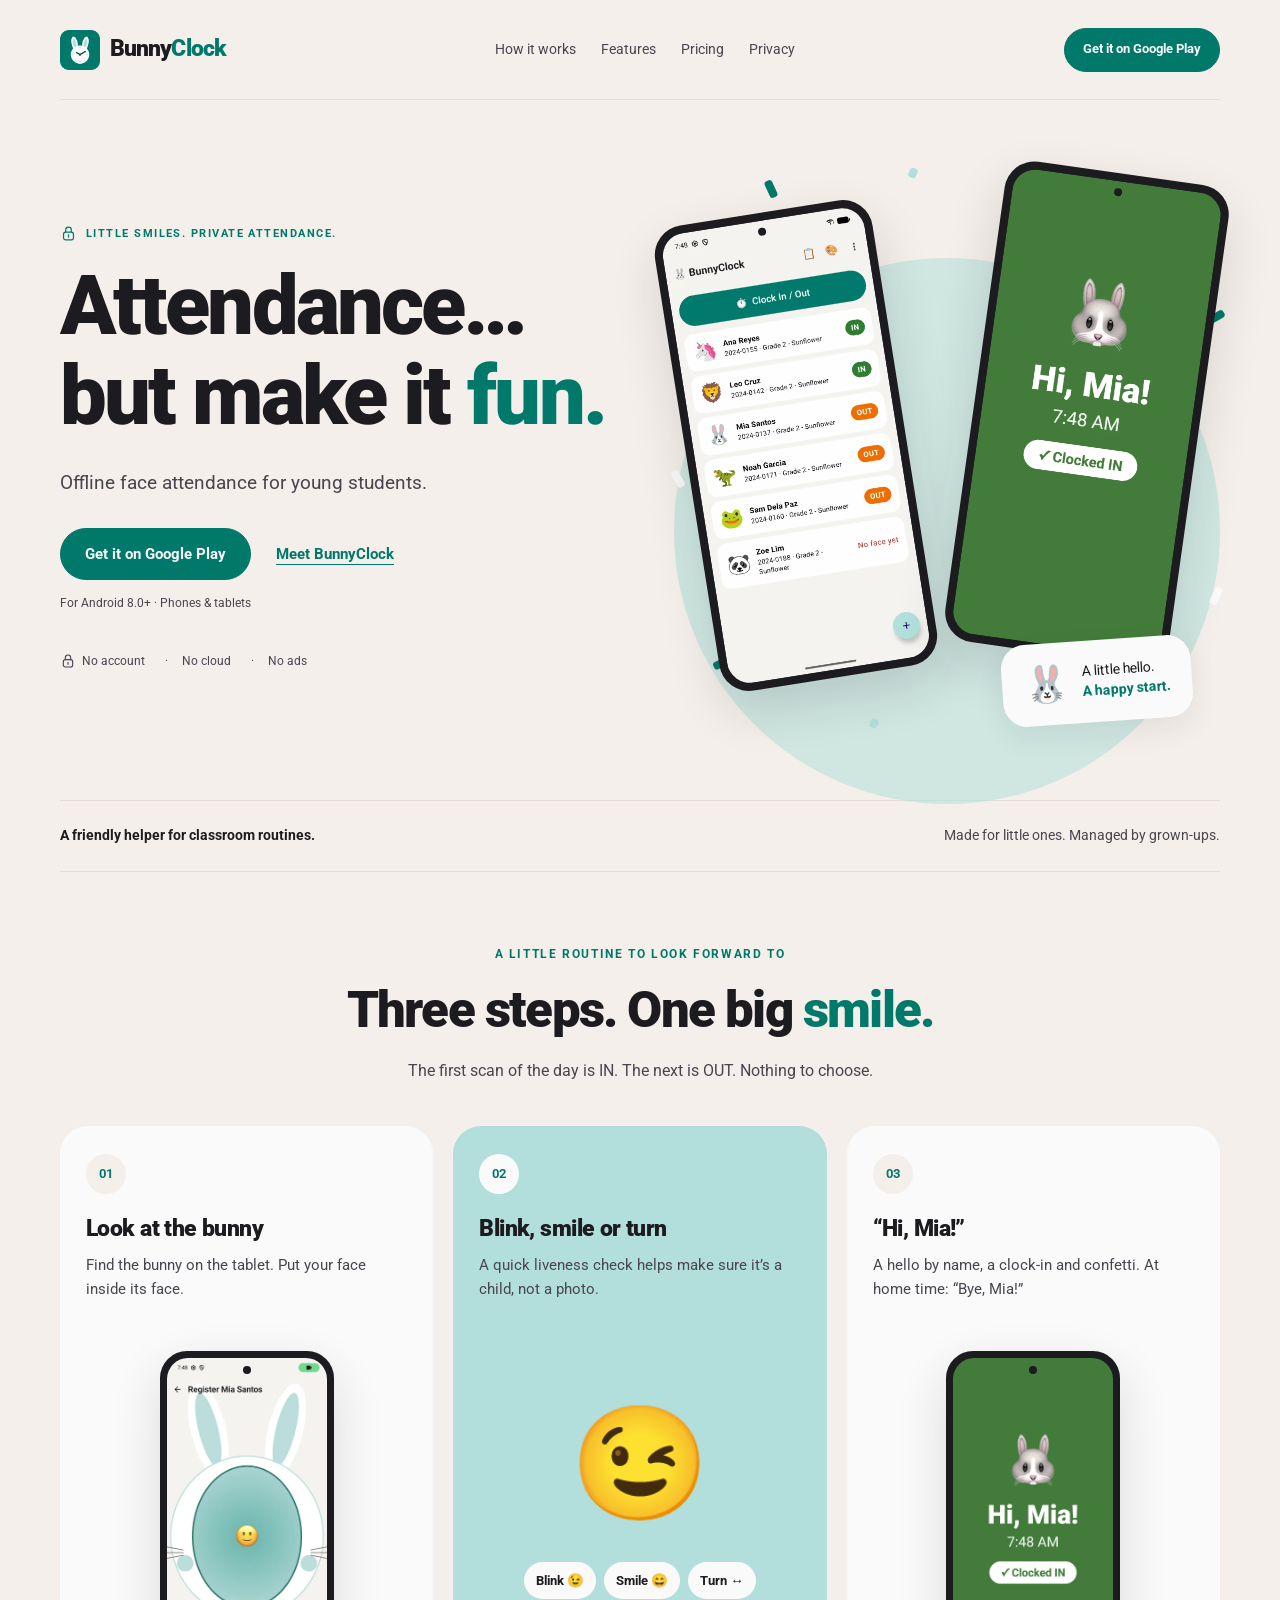
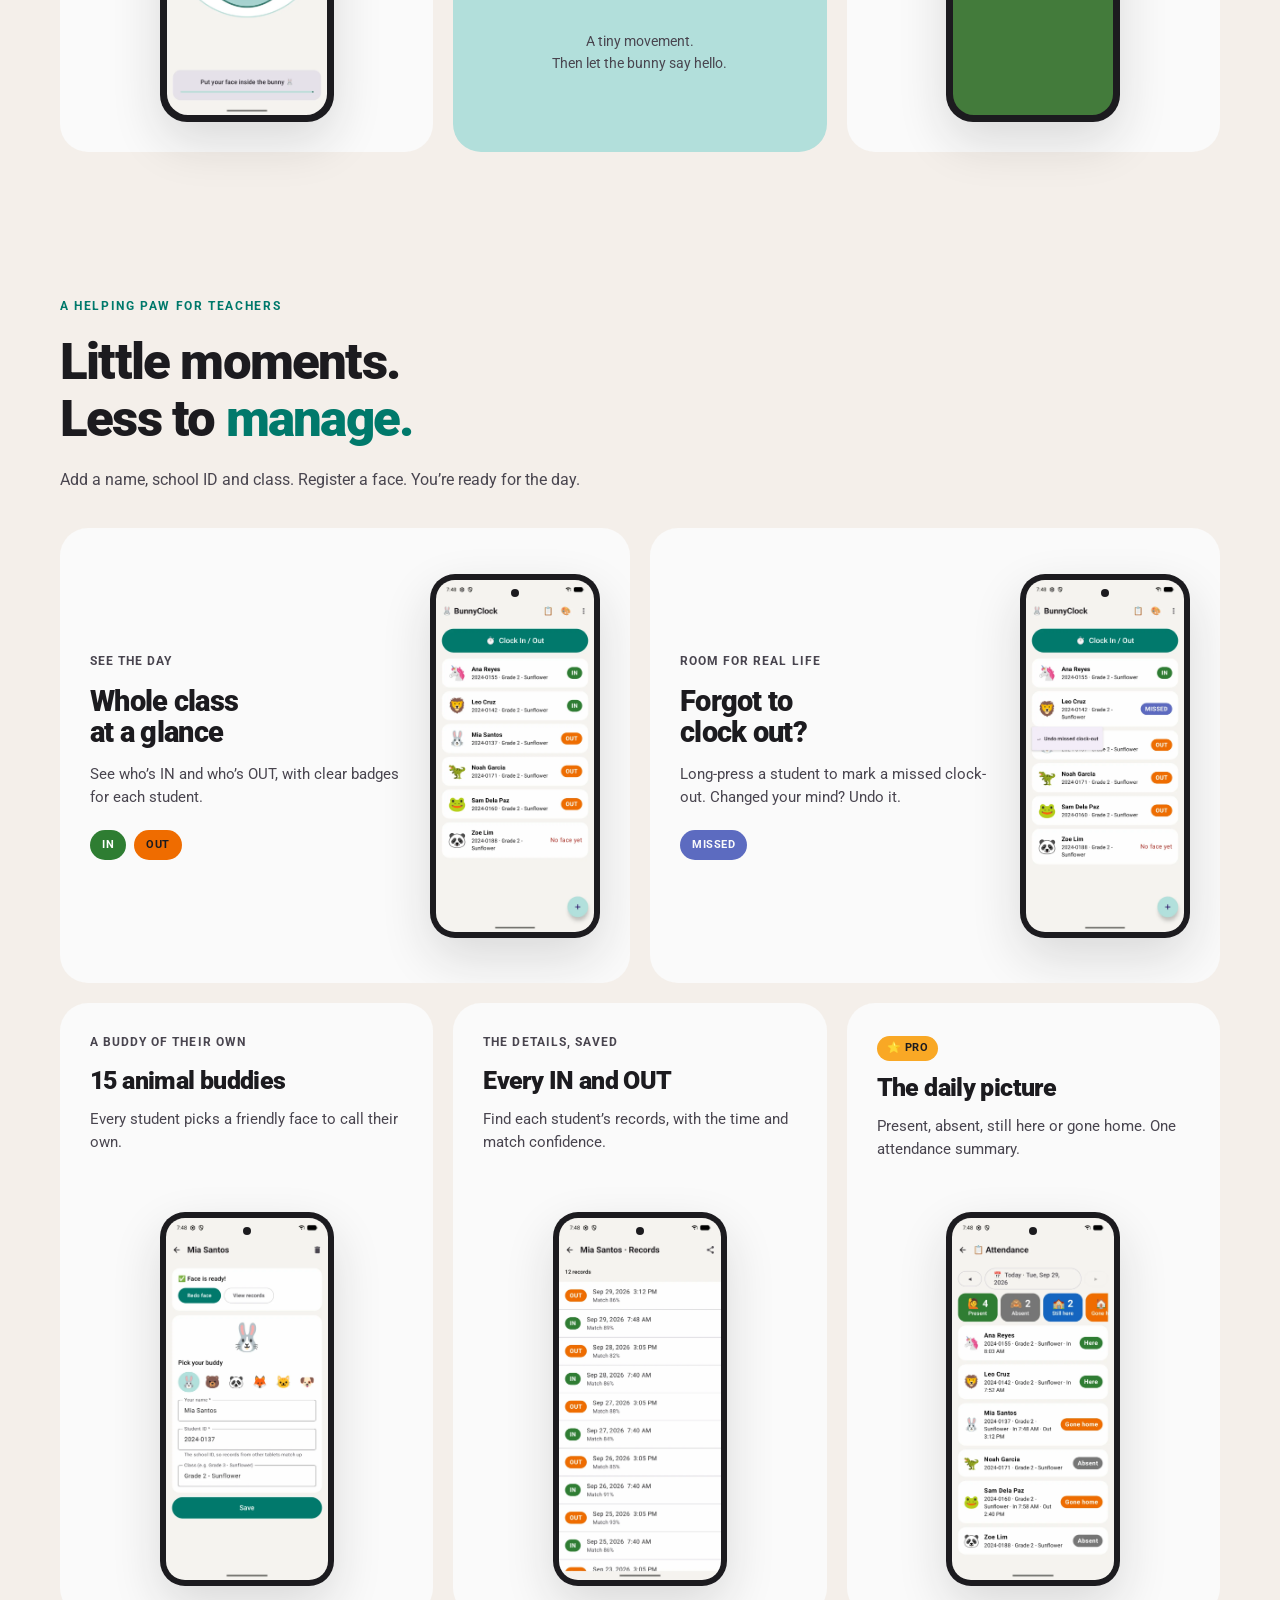
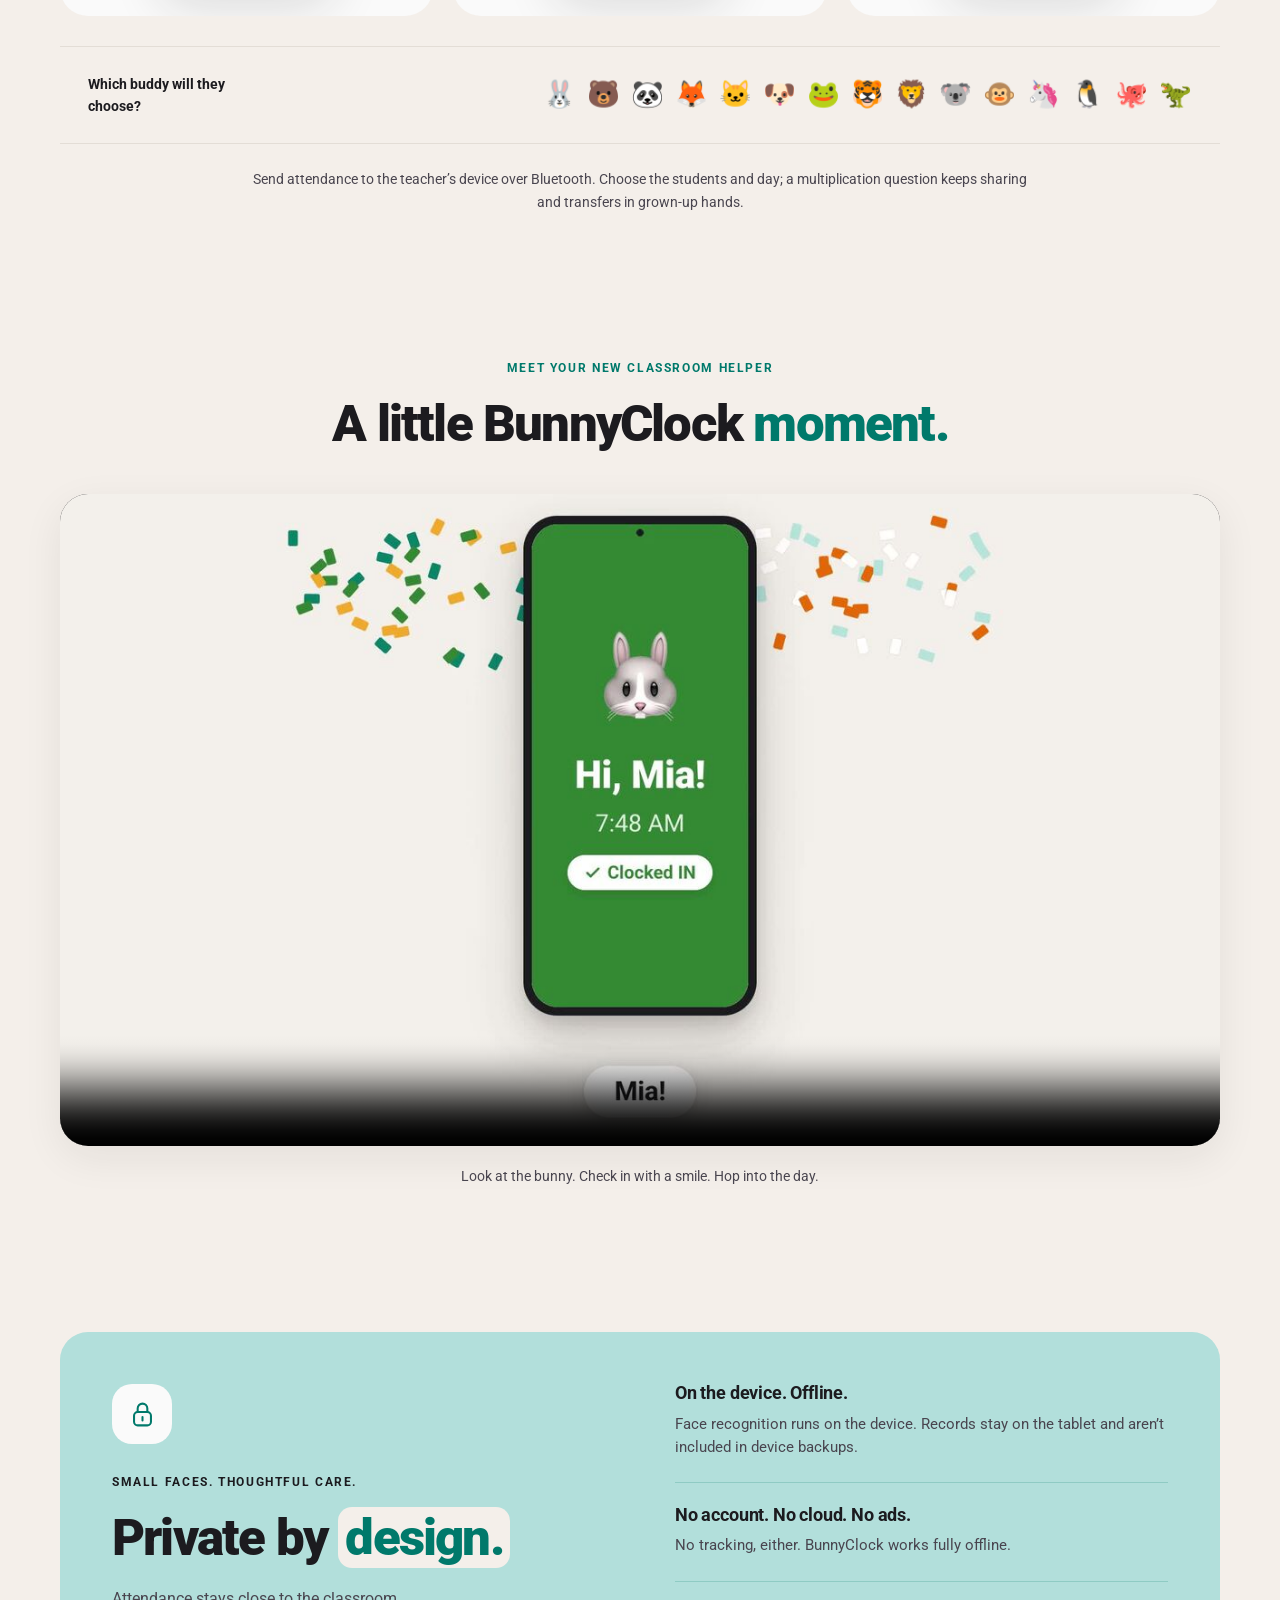
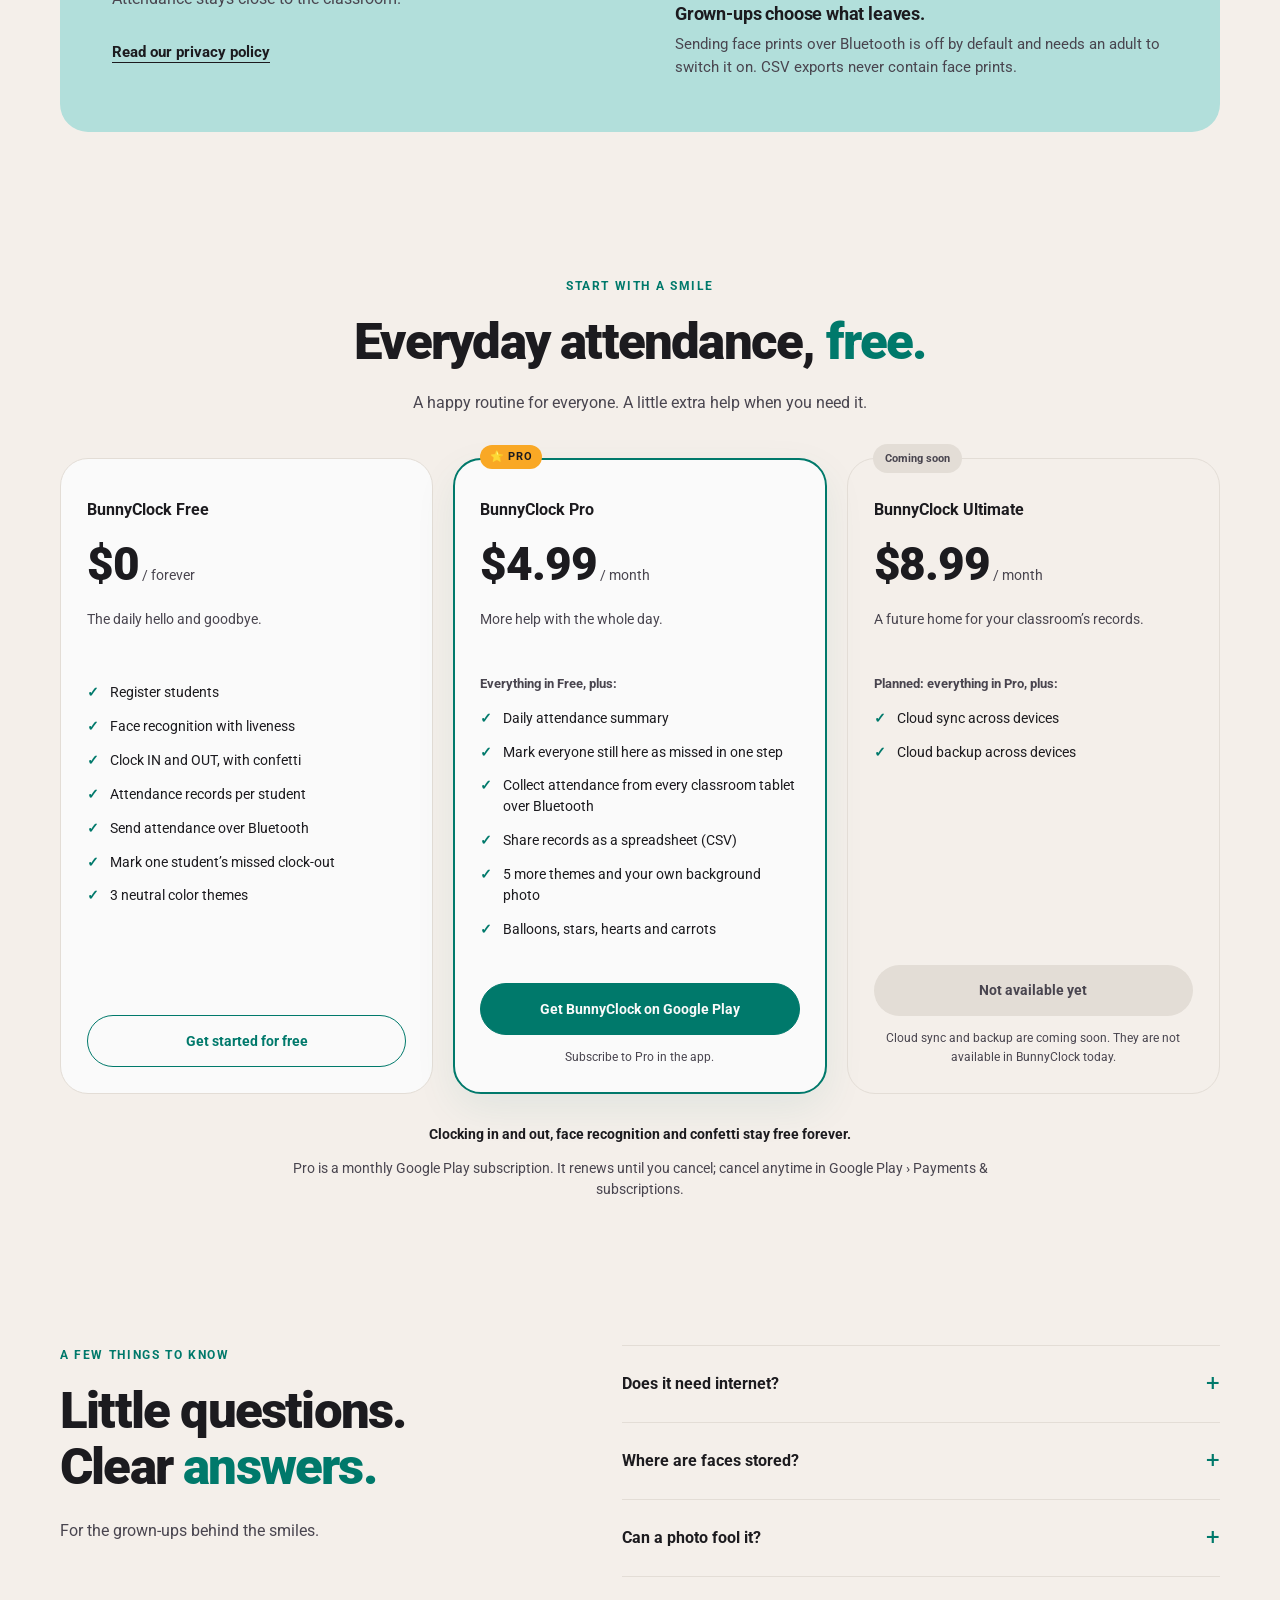
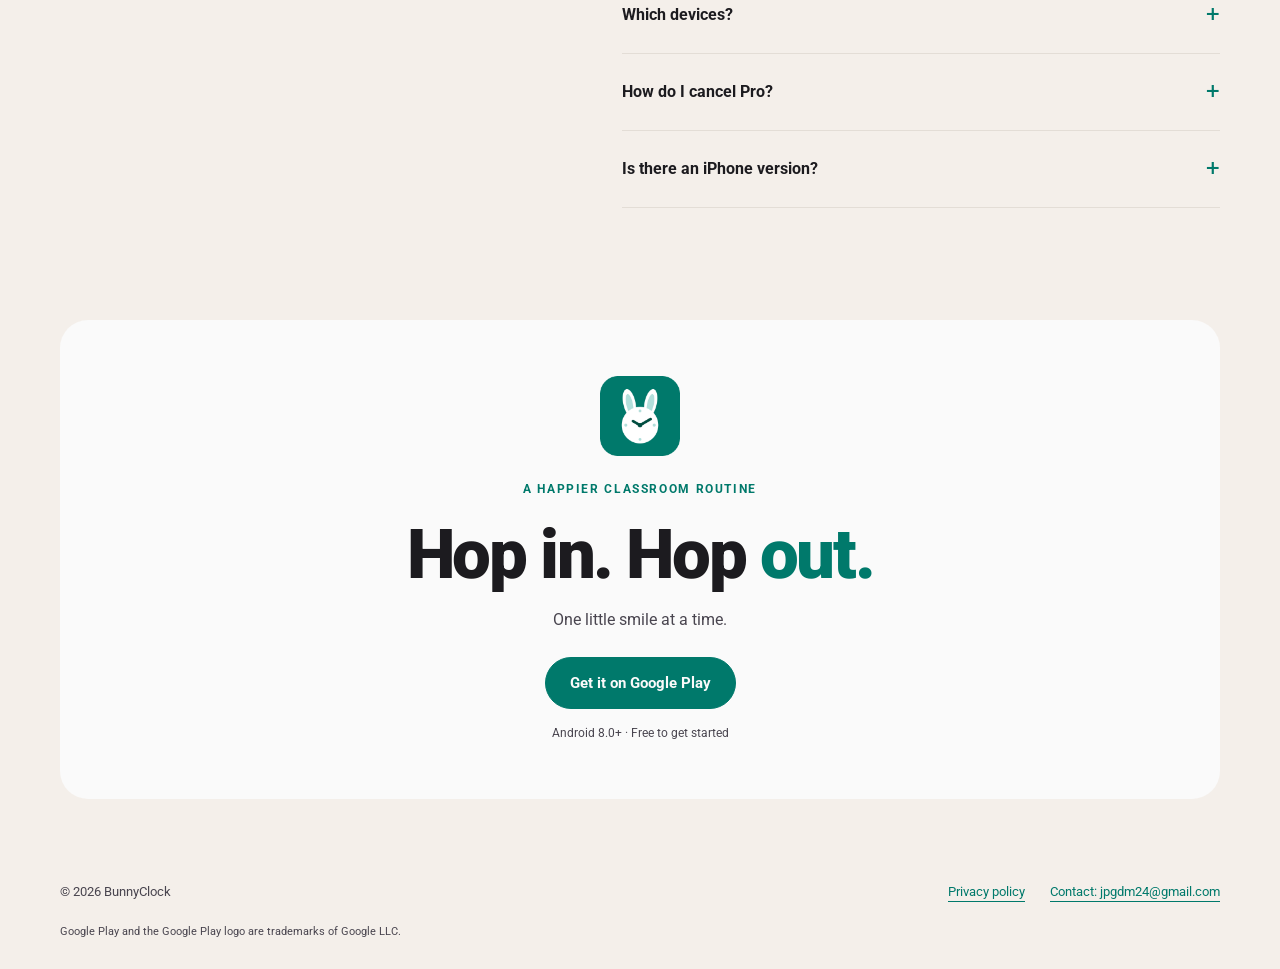
==== commit b63108a2: "feat: Site Theme Update site theme and layout." ====
--- a/index.html
+++ b/index.html
@@ -1,621 +1,667 @@
 <!doctype html>
-<html lang="en" class="no-js">
+<html lang="en">
   <head>
     <meta charset="utf-8" />
     <meta name="viewport" content="width=device-width, initial-scale=1" />
     <title>BunnyClock: offline face attendance for young students</title>
     <meta
       name="description"
-      content="BunnyClock turns classroom attendance into a quick, happy moment: offline face check-in for young students. No account, no cloud, no ads, no tracking."
+      content="BunnyClock makes attendance a happy moment. Offline face recognition, animal buddies and private records for young students on Android phones and tablets."
     />
     <meta name="theme-color" content="#00796B" />
-
+    <link rel="icon" href="assets/icons/favicon.ico" sizes="any" />
+    <link
+      rel="icon"
+      href="assets/icons/icon-32.png"
+      type="image/png"
+      sizes="32x32"
+    />
+    <link
+      rel="apple-touch-icon"
+      href="assets/icons/icon-180.png"
+      sizes="180x180"
+    />
+    <link rel="stylesheet" href="assets/style.css" />
     <link rel="canonical" href="https://luapearth.com/bunnyclock/" />
     <meta property="og:type" content="website" />
     <meta property="og:site_name" content="BunnyClock" />
-    <meta property="og:title" content="BunnyClock: offline face attendance for young students" />
+    <meta
+      property="og:title"
+      content="BunnyClock: offline face attendance for young students"
+    />
     <meta
       property="og:description"
-      content="Attendance… but make it fun. Offline face check-in for young students. No account, no cloud, no ads, no tracking."
-    />
-    <!-- Absolute so social networks resolve it; the site's live address is the custom domain. -->
-    <meta property="og:image" content="https://luapearth.com/bunnyclock/assets/feature-graphic-1024x500.png" />
+      content="BunnyClock makes attendance a happy moment. Offline face recognition, animal buddies and private records for young students on Android phones and tablets."
+    />
+    <meta property="og:image" content="assets/feature-graphic-1024x500.png" />
     <meta property="og:image:width" content="1024" />
     <meta property="og:image:height" content="500" />
+    <meta
+      property="og:image:alt"
+      content="BunnyClock — offline face attendance for young students"
+    />
     <meta name="twitter:card" content="summary_large_image" />
-    <meta name="twitter:title" content="BunnyClock: offline face attendance for young students" />
+    <meta
+      name="twitter:title"
+      content="BunnyClock: offline face attendance for young students"
+    />
     <meta
       name="twitter:description"
-      content="Attendance… but make it fun. Offline face check-in for young students. No account, no cloud, no ads, no tracking."
-    />
-    <meta name="twitter:image" content="https://luapearth.com/bunnyclock/assets/feature-graphic-1024x500.png" />
-
-    <link rel="icon" href="assets/icons/favicon.ico" sizes="any" />
-    <link rel="icon" type="image/png" href="assets/icons/icon-32.png" sizes="32x32" />
-    <link rel="apple-touch-icon" href="assets/icons/icon-180.png" />
-    <link rel="manifest" href="site.webmanifest" />
-    <link rel="stylesheet" href="assets/site.css" />
-    <link
-      rel="preload"
-      href="assets/fonts/roboto-latin-400-normal.woff2"
-      as="font"
-      type="font/woff2"
-      crossorigin
-    />
-    <link
-      rel="preload"
-      href="assets/fonts/roboto-latin-900-normal.woff2"
-      as="font"
-      type="font/woff2"
-      crossorigin
-    />
-    <script>
-      document.documentElement.classList.remove("no-js");
-      document.documentElement.classList.add("js");
-    </script>
+      content="BunnyClock makes attendance a happy moment. Offline face recognition, animal buddies and private records for young students on Android phones and tablets."
+    />
+    <meta name="twitter:image" content="assets/feature-graphic-1024x500.png" />
+    <meta
+      name="twitter:image:alt"
+      content="BunnyClock — offline face attendance for young students"
+    />
   </head>
-  <body id="top">
+  <body>
     <a class="skip-link" href="#main">Skip to content</a>
-
-    <header class="site-header">
-      <div class="wrap bar">
-        <a class="brand" href="#top">
-          <img src="assets/icons/logo-rounded-512.png" alt="" width="40" height="40" />
-          <span>Bunny<span class="clock">Clock</span></span>
-        </a>
-        <nav class="nav" aria-label="Main">
-          <a href="#how">How it works</a>
-          <a href="#features">Features</a>
-          <a href="#pricing">Pricing</a>
-          <a href="#privacy">Privacy</a>
-        </nav>
+    <header class="site-header container">
+      <a class="brand" href="index.html" aria-label="BunnyClock home"
+        ><img
+          src="assets/icons/logo-rounded-512.png"
+          width="40"
+          height="40"
+          alt=""
+        /><span>Bunny<span class="accent">Clock</span></span></a
+      >
+      <nav class="desktop-nav" aria-label="Main">
+        <a href="#how-it-works">How it works</a><a href="#features">Features</a
+        ><a href="#pricing">Pricing</a><a href="#privacy">Privacy</a>
+      </nav>
+      <div class="header-download">
         <a
-          class="btn btn-sm header-cta"
+          class="button"
           href="https://play.google.com/store/apps/details?id=com.luapearth.bunnyclock"
-          target="_blank"
-          rel="noopener"
           >Get it on Google Play</a
         >
-        <button class="menu-btn" type="button" id="menu-btn" aria-expanded="false" aria-controls="menu">
-          Menu
-        </button>
       </div>
-      <div class="wrap">
-        <div class="mobile-panel" id="menu">
-          <a href="#how">How it works</a>
-          <a href="#features">Features</a>
-          <a href="#pricing">Pricing</a>
-          <a href="#privacy">Privacy</a>
-          <a
-            class="btn"
+      <details class="mobile-menu">
+        <summary>Menu <span aria-hidden="true">☰</span></summary>
+        <nav aria-label="Mobile">
+          <a href="#how-it-works">How it works</a
+          ><a href="#features">Features</a><a href="#pricing">Pricing</a
+          ><a href="#privacy">Privacy</a
+          ><a
+            class="button"
             href="https://play.google.com/store/apps/details?id=com.luapearth.bunnyclock"
-            target="_blank"
-            rel="noopener"
             >Get it on Google Play</a
           >
-        </div>
+        </nav>
+      </details>
+    </header>
+    <main id="main">
+      <section class="hero container" aria-labelledby="hero-title">
+        <div class="hero-copy">
+          <p class="eyebrow">
+            <span class="tiny-lock"
+              ><svg
+                viewBox="0 0 24 24"
+                fill="none"
+                stroke="currentColor"
+                stroke-width="1.7"
+                stroke-linecap="round"
+                stroke-linejoin="round"
+                aria-hidden="true"
+              >
+                <rect x="5" y="10" width="14" height="11" rx="3" />
+                <path d="M8 10V7a4 4 0 0 1 8 0v3M12 14v3" /></svg
+            ></span>
+            Little smiles. Private attendance.
+          </p>
+          <h1 id="hero-title">
+            Attendance…<br />but make it <span class="accent">fun.</span>
+          </h1>
+          <p class="hero-description">
+            Offline face attendance for young students.
+          </p>
+          <div class="hero-actions">
+            <a
+              class="button"
+              href="https://play.google.com/store/apps/details?id=com.luapearth.bunnyclock"
+              >Get it on Google Play</a
+            ><a class="text-link" href="#how-it-works">Meet BunnyClock</a>
+          </div>
+          <p class="device-note">For Android 8.0+ · Phones &amp; tablets</p>
+          <div class="hero-promises">
+            <span
+              ><svg
+                viewBox="0 0 24 24"
+                fill="none"
+                stroke="currentColor"
+                stroke-width="1.7"
+                stroke-linecap="round"
+                stroke-linejoin="round"
+                aria-hidden="true"
+              >
+                <rect x="5" y="10" width="14" height="11" rx="3" />
+                <path d="M8 10V7a4 4 0 0 1 8 0v3M12 14v3" />
+              </svg>
+              No account</span
+            ><span>No cloud</span><span>No ads</span>
+          </div>
+        </div>
+        <div class="hero-art">
+          <div class="hero-orbit" aria-hidden="true"></div>
+          <div class="confetti" aria-hidden="true">
+            <i></i><i></i><i></i><i></i><i></i><i></i><i></i><i></i>
+          </div>
+          <div class="phone hero-home">
+            <img
+              src="assets/screens/02-home.webp"
+              width="720"
+              height="1607"
+              alt="BunnyClock home screen listing six students with IN and OUT badges"
+              fetchpriority="high"
+              decoding="async"
+            />
+          </div>
+          <div class="phone hero-success">
+            <img
+              src="assets/screens/07-hi-mia-success.webp"
+              width="720"
+              height="1607"
+              alt="BunnyClock success screen greeting Mia at 7:48 AM with a Clocked IN badge"
+              fetchpriority="high"
+              decoding="async"
+            />
+          </div>
+          <div class="hello-note">
+            <span aria-hidden="true">🐰</span
+            ><span>A little hello.<br /><strong>A happy start.</strong></span>
+          </div>
+        </div>
+      </section>
+      <div class="intro-strip container">
+        <p>A friendly helper for classroom routines.</p>
+        <p>Made for little ones. Managed by grown-ups.</p>
       </div>
-    </header>
 
-    <main id="main">
-      <!-- ============ Hero ============ -->
-      <section class="hero">
-        <div class="wrap hero-grid">
-          <div>
-            <h1>Attendance… but make it <span class="clock" style="color: var(--teal)">fun</span>.</h1>
-            <p class="lede">
-              BunnyClock turns classroom check-in into a happy moment. A child hops in front of the
-              bunny, gets a smiley hello by name, and you get a tidy record of the day — all offline.
-            </p>
-            <div class="btn-row">
-              <a
-                class="btn btn-lg"
-                href="https://play.google.com/store/apps/details?id=com.luapearth.bunnyclock"
-                target="_blank"
-                rel="noopener"
-                >Get it on Google Play</a
-              >
-              <a class="btn btn-lg btn-ghost" href="#how">See how it works</a>
-            </div>
-            <ul class="chips">
-              <li class="chip">Works offline</li>
-              <li class="chip">No account</li>
-              <li class="chip">Android 8.0 and later</li>
-            </ul>
-          </div>
-          <div class="hero-art">
-            <div class="confetti" aria-hidden="true">
-              <i style="--x: 4%;  --y: 12%; --c: var(--teal); --d: .1s"></i>
-              <i style="--x: 12%; --y: 72%; --c: var(--pro);  --d: 1.4s; --s: 8px"></i>
-              <i style="--x: 88%; --y: 16%; --c: var(--pro);  --d: .6s; --s: 9px"></i>
-              <i style="--x: 94%; --y: 64%; --c: var(--teal); --d: 2.1s"></i>
-              <i style="--x: 22%; --y: 4%;  --c: var(--mint); --d: 1.1s; --s: 13px"></i>
-              <i style="--x: 78%; --y: 90%; --c: var(--mint); --d: 1.8s; --s: 12px"></i>
-              <i style="--x: 8%;  --y: 42%; --c: var(--pro);  --d: 2.6s; --s: 7px"></i>
-              <i style="--x: 90%; --y: 38%; --c: var(--mint); --d: .3s; --s: 9px"></i>
-            </div>
+      <section
+        id="how-it-works"
+        class="section container"
+        aria-labelledby="how-title"
+      >
+        <div class="section-heading">
+          <p class="eyebrow">A little routine to look forward to</p>
+          <h2 id="how-title">
+            Three steps. One big <span class="accent">smile.</span>
+          </h2>
+          <p>
+            The first scan of the day is IN. The next is OUT. Nothing to choose.
+          </p>
+        </div>
+        <div class="steps">
+          <article class="step-card">
+            <span class="step-number">01</span>
+            <h3>Look at the bunny</h3>
+            <p>Find the bunny on the tablet. Put your face inside its face.</p>
+            <div class="phone">
+              <img
+                src="assets/screens/06-bunny-camera.webp"
+                width="720"
+                height="1607"
+                alt="BunnyClock camera screen with a bunny-shaped frame and a covered teal oval with a smiling emoji"
+                loading="lazy"
+                decoding="async"
+              />
+            </div>
+          </article>
+          <article class="step-card step-middle">
+            <span class="step-number">02</span>
+            <h3>Blink, smile or turn</h3>
+            <p>
+              A quick liveness check helps make sure it’s a child, not a photo.
+            </p>
+            <div class="wink" aria-hidden="true">😉</div>
+            <div class="chips">
+              <span>Blink 😉</span><span>Smile 😄</span><span>Turn ↔</span>
+            </div>
+            <p class="step-note">
+              A tiny movement.<br />Then let the bunny say hello.
+            </p>
+          </article>
+          <article class="step-card">
+            <span class="step-number">03</span>
+            <h3>“Hi, Mia!”</h3>
+            <p>
+              A hello by name, a clock-in and confetti. At home time: “Bye,
+              Mia!”
+            </p>
             <div class="phone">
               <img
                 src="assets/screens/07-hi-mia-success.webp"
                 width="720"
-                height="1606"
-                fetchpriority="high"
-                alt="BunnyClock success screen reading “Hi, Mia! 7:48 AM — Clocked IN” in green, with confetti and the bunny mascot."
+                height="1607"
+                alt="BunnyClock success screen greeting Mia at 7:48 AM with a Clocked IN badge"
+                loading="lazy"
+                decoding="async"
               />
             </div>
-          </div>
+          </article>
         </div>
       </section>
 
-      <!-- ============ How it works ============ -->
-      <section class="section" id="how">
-        <div class="wrap">
-          <div class="section-head">
-            <h2>How it works</h2>
-            <p>Three seconds at the tablet, and the child is on their way.</p>
-          </div>
-          <ol class="steps" style="list-style: none; padding: 0; margin: 0">
-            <li class="step reveal">
-              <span class="step-num" aria-hidden="true">1</span>
-              <div class="phone">
-                <img
-                  src="assets/screens/06-bunny-camera.webp"
-                  width="720"
-                  height="1606"
-                  loading="lazy"
-                  alt="BunnyClock camera screen: a bunny-shaped frame with an oval cut-out where the child puts their face."
-                />
-              </div>
-              <h3>Look at the bunny</h3>
+      <section
+        id="features"
+        class="section container"
+        aria-labelledby="features-title"
+      >
+        <div class="section-heading heading-left">
+          <p class="eyebrow">A helping paw for teachers</p>
+          <h2 id="features-title">
+            Little moments.<br />Less to <span class="accent">manage.</span>
+          </h2>
+          <p>
+            Add a name, school ID and class. Register a face. You’re ready for
+            the day.
+          </p>
+        </div>
+        <div class="feature-grid">
+          <article class="feature-card feature-wide">
+            <div>
+              <span class="feature-kicker">See the day</span>
+              <h3>Whole class<br />at a glance</h3>
               <p>
-                The child puts their face inside the bunny’s face — a camera frame shaped like a bunny,
-                with an oval cut-out.
+                See who’s IN and who’s OUT, with clear badges for each student.
               </p>
-            </li>
-            <li class="step reveal">
-              <span class="step-num" aria-hidden="true">2</span>
-              <div class="step-visual">
-                <span class="face" aria-hidden="true">🙂</span>
-                <ul class="chips">
-                  <li class="chip">Blink 😉</li>
-                  <li class="chip">Smile 😄</li>
-                  <li class="chip">Turn ↔</li>
-                </ul>
-              </div>
-              <h3>Blink, smile or turn</h3>
-              <p>A quick liveness check, so a photo can’t clock anyone in.</p>
-            </li>
-            <li class="step reveal">
-              <span class="step-num" aria-hidden="true">3</span>
-              <div class="phone">
-                <img
-                  src="assets/screens/07-hi-mia-success.webp"
-                  width="720"
-                  height="1606"
-                  loading="lazy"
-                  alt="BunnyClock success screen greeting the student by name with a green Clocked IN badge and confetti."
-                />
-              </div>
-              <h3>“Hi, Mia!”</h3>
-              <p>
-                A big screen greets the child by name with confetti. At home time the same bunny says
-                “Bye, Mia!”. The first scan of the day is IN, the next is OUT.
-              </p>
-            </li>
-          </ol>
-        </div>
-      </section>
-
-      <!-- ============ Features ============ -->
-      <section class="section" id="features">
-        <div class="wrap">
-          <div class="section-head">
-            <h2>Features for teachers</h2>
-            <p>
-              Add a student with a name, school ID and class, register their face, and the rest is a
-              tap. The whole class shows a green <span class="badge badge-in">IN</span> or an orange
-              <span class="badge badge-out">OUT</span> badge.
-            </p>
-          </div>
-          <div class="features">
-            <article class="card feature-card reveal">
-              <div class="phone">
-                <img
-                  src="assets/screens/02-home.webp"
-                  width="720"
-                  height="1606"
-                  loading="lazy"
-                  alt="BunnyClock home screen listing six students (Ana Reyes, Leo Cruz, Mia Santos, Noah Garcia, Sam Dela Paz and Zoe Lim) with their animal buddies and IN or OUT badges."
-                />
-              </div>
-              <h3>Whole class at a glance</h3>
-              <p>See who is in and who has gone home, without opening a single record.</p>
-            </article>
-            <article class="card feature-card reveal">
-              <div class="phone">
-                <img
-                  src="assets/screens/03-home-missed.webp"
-                  width="720"
-                  height="1606"
-                  loading="lazy"
-                  alt="BunnyClock home screen with Leo Cruz marked MISSED and an “Undo missed clock-out” message."
-                />
-              </div>
-              <h3>Missed clock-out, with Undo</h3>
-              <p>
-                Forgot to clock out? Long-press a student to mark the day as a missed clock-out — and
-                undo it if you tapped too soon.
-              </p>
-            </article>
-            <article class="card feature-card reveal">
-              <div class="phone">
-                <img
-                  src="assets/screens/04-student-details.webp"
-                  width="720"
-                  height="1606"
-                  loading="lazy"
-                  alt="Student details screen for Mia Santos showing her school ID, class and buddy picker with animal emojis."
-                />
-              </div>
-              <h3>15 animal buddies</h3>
-              <p>
-                Every student picks their own buddy: 🐰 🐻 🐼 🦊 🐱 🐶 🐸 🐯 🦁 🐨 🐵 🦄 🐧 🐙 🦖
-              </p>
-            </article>
-            <article class="card feature-card reveal">
-              <div class="phone">
-                <img
-                  src="assets/screens/05-records.webp"
-                  width="720"
-                  height="1606"
-                  loading="lazy"
-                  alt="Records screen for Mia Santos showing her clock-in and clock-out history with the time and a match score for each entry."
-                />
-              </div>
-              <h3>Every IN and OUT saved</h3>
-              <p>Each clock-in and clock-out is kept with its time and a match confidence.</p>
-            </article>
-            <article class="card feature-card reveal">
-              <div class="phone">
-                <img
-                  src="assets/screens/08-attendance.webp"
-                  width="720"
-                  height="1606"
-                  loading="lazy"
-                  alt="Daily attendance summary screen showing present, absent, still here and gone home, with buttons to mark everyone still here as missed."
-                />
-              </div>
-              <h3>Daily attendance summary <span class="badge badge-pro">⭐ PRO</span></h3>
-              <p>
-                Present, absent, still here and gone home — including marking everyone still here as
-                missed in one step.
-              </p>
-            </article>
-          </div>
-
-          <div class="features-note reveal">
-            <p>
-              Send one tablet’s attendance to your own device over Bluetooth, choosing the students
-              and the day. Sending and sharing always sit behind a grown-ups-only question — a
-              multiplication sum — so little fingers can’t send data.
-            </p>
-          </div>
-        </div>
-      </section>
-
-      <!-- ============ Video ============ -->
-      <section class="section" id="video">
-        <div class="wrap">
-          <div class="section-head">
-            <h2>See it in action</h2>
-            <p>45 seconds of a BunnyClock morning.</p>
-          </div>
-          <div class="video-wrap">
-            <video
-              id="promo"
-              controls
-              playsinline
-              preload="none"
-              poster="assets/video/poster-16x9.jpg"
-              width="1920"
-              height="1080"
-            >
-              <source
-                src="assets/video/bunnyclock-launch-16x9.mp4"
-                type="video/mp4"
-                media="(min-width: 700px)"
-              />
-              <source src="assets/video/bunnyclock-launch-9x16.mp4" type="video/mp4" />
-              Your browser can’t play this video.
-              <a href="assets/video/bunnyclock-launch-16x9.mp4">Download it instead</a>.
-            </video>
-          </div>
-          <p class="video-note">The video has sound — it never plays on its own.</p>
-        </div>
-      </section>
-
-      <!-- ============ Private by design ============ -->
-      <section class="section" id="privacy">
-        <div class="wrap">
-          <div class="card privacy-grid reveal">
-            <div>
-              <span class="lock-badge" aria-hidden="true">
-                <svg viewBox="0 0 24 24" fill="none" stroke="currentColor" stroke-width="2" stroke-linecap="round">
-                  <rect x="4" y="10.5" width="16" height="10" rx="3" />
-                  <path d="M8 10.5V7.5a4 4 0 0 1 8 0v3" />
-                  <circle cx="12" cy="15.5" r="1.4" fill="currentColor" stroke="none" />
-                </svg>
-              </span>
-              <h2>Private by design</h2>
-              <p style="color: var(--text-muted)">
-                No servers, no accounts and nothing to sign up for. Everything happens on the tablet
-                in your classroom.
-              </p>
-              <p><a class="btn btn-ghost" href="privacy.html">Read the privacy policy</a></p>
-            </div>
-            <ul class="privacy-list">
-              <li>
-                <strong>Works fully offline.</strong> Face recognition runs on the device.
-              </li>
-              <li>
-                <strong>No account, no cloud, no ads, no tracking.</strong> Records are stored only on
-                the tablet, and aren’t included in device backups.
-              </li>
-              <li>
-                <strong>Faces leave only if an adult says so.</strong> Sending face prints over
-                Bluetooth is off by default and has to be switched on by an adult. Spreadsheet (CSV)
-                exports never contain face prints.
-              </li>
-            </ul>
-          </div>
-        </div>
-      </section>
-
-      <!-- ============ Pricing ============ -->
-      <section class="section" id="pricing">
-        <div class="wrap">
-          <div class="section-head">
-            <h2>Pricing</h2>
-            <p>Start free. Upgrade only if your classroom needs more.</p>
-          </div>
-          <div class="plans">
-            <article class="card plan reveal">
-              <p class="plan-name">Free</p>
-              <p class="plan-price">$0 <span>forever</span></p>
-              <p class="plan-note">Everything a single classroom needs to start.</p>
-              <ul>
-                <li>Registering students</li>
-                <li>Face recognition with liveness</li>
-                <li>Clocking in and out</li>
-                <li>Confetti</li>
-                <li>Records per student</li>
-                <li>Bluetooth sending</li>
-                <li>Marking one student’s missed clock-out</li>
-                <li>3 neutral color themes</li>
-              </ul>
-              <div class="btn-row" style="margin-top: auto">
-                <a
-                  class="btn"
-                  href="https://play.google.com/store/apps/details?id=com.luapearth.bunnyclock"
-                  target="_blank"
-                  rel="noopener"
-                  >Get it on Google Play</a
-                >
-              </div>
-            </article>
-
-            <article class="card plan plan-pro reveal">
-              <p class="plan-name">BunnyClock Pro</p>
-              <p class="plan-price">$4.99 <span>/ month</span></p>
-              <p class="plan-note">A Google Play subscription. Cancel anytime.</p>
-              <ul>
-                <li>Everything in Free</li>
-                <li>
-                  Daily attendance summary: present, absent, still here, gone home — and mark everyone
-                  still here as missed in one step
-                </li>
-                <li>Collect attendance from every classroom tablet over Bluetooth</li>
-                <li>Share records as a spreadsheet (CSV)</li>
-                <li>5 more color themes and your own background photo</li>
-                <li>Extra celebrations: balloons, stars, hearts and carrots</li>
-              </ul>
-              <div class="btn-row" style="margin-top: auto">
-                <a
-                  class="btn"
-                  href="https://play.google.com/store/apps/details?id=com.luapearth.bunnyclock"
-                  target="_blank"
-                  rel="noopener"
-                  >Subscribe on Google Play</a
-                >
-              </div>
-            </article>
-
-            <article class="card plan plan-soon reveal">
-              <p class="plan-name">BunnyClock Ultimate</p>
-              <p class="plan-price">$8.99 <span>/ month</span></p>
-              <p class="plan-note"><b>Coming soon — not available yet.</b></p>
-              <ul>
-                <li>Everything in Pro</li>
-                <li>Cloud sync and backup across devices, once it’s ready</li>
-              </ul>
-              <p class="pill-soon">Coming soon</p>
-            </article>
-          </div>
-          <div class="pricing-foot">
-            <p>Clocking in and out, face recognition and confetti stay free forever.</p>
-            <p>
-              Pro is a monthly Google Play subscription. It renews until you cancel; cancel anytime in
-              Google Play › Payments &amp; subscriptions.
-            </p>
-          </div>
-        </div>
-      </section>
-
-      <!-- ============ FAQ ============ -->
-      <section class="section" id="faq">
-        <div class="wrap">
-          <div class="section-head">
-            <h2>Questions teachers ask</h2>
-          </div>
-          <div class="faq">
-            <details class="reveal">
-              <summary>Does it need internet?</summary>
-              <p class="answer">
-                No. BunnyClock works fully offline — face recognition runs on the device. Google Play
-                needs a connection when you buy or cancel a Pro subscription.
-              </p>
-            </details>
-            <details class="reveal">
-              <summary>Where are faces stored?</summary>
-              <p class="answer">
-                Only on the tablet, in the app’s private storage. BunnyClock keeps a face print — a
-                short list of numbers calculated from the face — and never saves the camera image.
-                Records aren’t included in device backups.
-              </p>
-            </details>
-            <details class="reveal">
-              <summary>Can a photo fool it?</summary>
-              <p class="answer">
-                No. A quick liveness check — blink, smile or turn the head — happens before a face can
-                clock anyone in.
-              </p>
-            </details>
-            <details class="reveal">
-              <summary>Which devices does it work on?</summary>
-              <p class="answer">Android 8.0 and later, on phones and tablets.</p>
-            </details>
-            <details class="reveal">
-              <summary>How do I cancel Pro?</summary>
-              <p class="answer">
-                Pro is a monthly Google Play subscription. Cancel anytime in Google Play › Payments
-                &amp; subscriptions, and it renews until you do.
-              </p>
-            </details>
-            <details class="reveal">
-              <summary>Is there an iPhone version?</summary>
-              <p class="answer">Not yet.</p>
-            </details>
-          </div>
-        </div>
-      </section>
-
-      <!-- ============ Final call to action ============ -->
-      <section class="section" id="get">
-        <div class="wrap">
-          <div class="cta reveal">
-            <div>
-              <img
-                class="logo"
-                src="assets/icons/logo-rounded-512.png"
-                width="64"
-                height="64"
-                loading="lazy"
-                alt=""
-              />
-              <h2>Hop in. <span style="color: var(--teal)">Hop out.</span></h2>
-              <p>
-                Offline face attendance for young students — set up in a few minutes on the tablet you
-                already have.
-              </p>
-              <div class="btn-row">
-                <a
-                  class="btn btn-lg"
-                  href="https://play.google.com/store/apps/details?id=com.luapearth.bunnyclock"
-                  target="_blank"
-                  rel="noopener"
-                  >Get it on Google Play</a
-                >
+              <div class="status-key">
+                <span class="status-in">IN</span
+                ><span class="status-out">OUT</span>
               </div>
             </div>
             <div class="phone">
               <img
-                src="assets/screens/01-onboarding.webp"
+                src="assets/screens/02-home.webp"
                 width="720"
-                height="1606"
+                height="1607"
+                alt="BunnyClock home screen listing six students with IN and OUT badges"
                 loading="lazy"
-                alt="BunnyClock welcome screen reading “Hi, I’m BunnyClock!”."
+                decoding="async"
               />
             </div>
-          </div>
-        </div>
+          </article>
+          <article class="feature-card feature-wide">
+            <div>
+              <span class="feature-kicker">Room for real life</span>
+              <h3>Forgot to<br />clock out?</h3>
+              <p>
+                Long-press a student to mark a missed clock-out. Changed your
+                mind? Undo it.
+              </p>
+              <span class="status-missed">MISSED</span>
+            </div>
+            <div class="phone">
+              <img
+                src="assets/screens/03-home-missed.webp"
+                width="720"
+                height="1607"
+                alt="BunnyClock home screen with Leo Cruz marked MISSED and an Undo missed clock-out message"
+                loading="lazy"
+                decoding="async"
+              />
+            </div>
+          </article>
+          <article class="feature-card feature-small">
+            <div>
+              <span class="feature-kicker">A buddy of their own</span>
+              <h3>15 animal buddies</h3>
+              <p>Every student picks a friendly face to call their own.</p>
+            </div>
+            <div class="phone">
+              <img
+                src="assets/screens/04-student-details.webp"
+                width="720"
+                height="1607"
+                alt="Mia Santos’s student details showing the animal buddy picker"
+                loading="lazy"
+                decoding="async"
+              />
+            </div>
+          </article>
+          <article class="feature-card feature-small">
+            <div>
+              <span class="feature-kicker">The details, saved</span>
+              <h3>Every IN and OUT</h3>
+              <p>
+                Find each student’s records, with the time and match confidence.
+              </p>
+            </div>
+            <div class="phone">
+              <img
+                src="assets/screens/05-records.webp"
+                width="720"
+                height="1607"
+                alt="Mia Santos’s attendance records showing IN and OUT times and match confidence"
+                loading="lazy"
+                decoding="async"
+              />
+            </div>
+          </article>
+          <article class="feature-card feature-small">
+            <div>
+              <span class="pro-pill">⭐ PRO</span>
+              <h3>The daily picture</h3>
+              <p>
+                Present, absent, still here or gone home. One attendance
+                summary.
+              </p>
+            </div>
+            <div class="phone">
+              <img
+                src="assets/screens/08-attendance.webp"
+                width="720"
+                height="1607"
+                alt="BunnyClock Pro daily attendance summary with present, absent, still here and gone home totals"
+                loading="lazy"
+                decoding="async"
+              />
+            </div>
+          </article>
+        </div>
+        <div class="buddy-strip">
+          <p>Which buddy will they choose?</p>
+          <div
+            aria-label="Rabbit, bear, panda, fox, cat, dog, frog, tiger, lion, koala, monkey, unicorn, penguin, octopus and dinosaur"
+            role="img"
+          >
+            🐰 🐻 🐼 🦊 🐱 🐶 🐸 🐯 🦁 🐨 🐵 🦄 🐧 🐙 🦖
+          </div>
+        </div>
+        <p class="feature-footnote">
+          Send attendance to the teacher’s device over Bluetooth. Choose the
+          students and day; a multiplication question keeps sharing and
+          transfers in grown-up hands.
+        </p>
+      </section>
+
+      <section
+        class="section video-section container"
+        aria-labelledby="video-title"
+      >
+        <div class="section-heading">
+          <p class="eyebrow">Meet your new classroom helper</p>
+          <h2 id="video-title">
+            A little BunnyClock <span class="accent">moment.</span>
+          </h2>
+        </div>
+        <video
+          controls
+          playsinline
+          preload="none"
+          poster="assets/video/poster-16x9.jpg"
+          width="1280"
+          height="720"
+          aria-label="BunnyClock launch video"
+        >
+          <source
+            src="assets/video/bunnyclock-launch-16x9.mp4"
+            type="video/mp4"
+          />
+          <p>
+            Your browser cannot play this video.
+            <a href="assets/video/bunnyclock-launch-16x9.mp4"
+              >Download the BunnyClock video</a
+            >.
+          </p>
+        </video>
+        <p class="video-caption">
+          Look at the bunny. Check in with a smile. Hop into the day.
+        </p>
+      </section>
+
+      <section
+        id="privacy"
+        class="section container"
+        aria-labelledby="privacy-title"
+      >
+        <div class="privacy-card">
+          <div class="privacy-intro">
+            <span class="lock-icon"
+              ><svg
+                viewBox="0 0 24 24"
+                fill="none"
+                stroke="currentColor"
+                stroke-width="1.7"
+                stroke-linecap="round"
+                stroke-linejoin="round"
+                aria-hidden="true"
+              >
+                <rect x="5" y="10" width="14" height="11" rx="3" />
+                <path d="M8 10V7a4 4 0 0 1 8 0v3M12 14v3" /></svg
+            ></span>
+            <p class="eyebrow">Small faces. Thoughtful care.</p>
+            <h2 id="privacy-title">
+              Private by <span class="accent">design.</span>
+            </h2>
+            <p>Attendance stays close to the classroom.</p>
+            <a class="text-link" href="privacy.html">Read our privacy policy</a>
+          </div>
+          <div class="privacy-points">
+            <div>
+              <h3>On the device. Offline.</h3>
+              <p>
+                Face recognition runs on the device. Records stay on the tablet
+                and aren’t included in device backups.
+              </p>
+            </div>
+            <div>
+              <h3>No account. No cloud. No ads.</h3>
+              <p>No tracking, either. BunnyClock works fully offline.</p>
+            </div>
+            <div>
+              <h3>Grown-ups choose what leaves.</h3>
+              <p>
+                Sending face prints over Bluetooth is off by default and needs
+                an adult to switch it on. CSV exports never contain face prints.
+              </p>
+            </div>
+          </div>
+        </div>
+      </section>
+
+      <section
+        id="pricing"
+        class="section container"
+        aria-labelledby="pricing-title"
+      >
+        <div class="section-heading">
+          <p class="eyebrow">Start with a smile</p>
+          <h2 id="pricing-title">
+            Everyday attendance, <span class="accent">free.</span>
+          </h2>
+          <p>
+            A happy routine for everyone. A little extra help when you need it.
+          </p>
+        </div>
+        <div class="pricing-grid">
+          <article class="price-card">
+            <p class="plan-name">BunnyClock Free</p>
+            <h3 class="price">$0<span> / forever</span></h3>
+            <p class="plan-description">The daily hello and goodbye.</p>
+            <ul class="check-list">
+              <li>Register students</li>
+              <li>Face recognition with liveness</li>
+              <li>Clock IN and OUT, with confetti</li>
+              <li>Attendance records per student</li>
+              <li>Send attendance over Bluetooth</li>
+              <li>Mark one student’s missed clock-out</li>
+              <li>3 neutral color themes</li>
+            </ul>
+            <a
+              class="button button-outline"
+              href="https://play.google.com/store/apps/details?id=com.luapearth.bunnyclock"
+              >Get started for free</a
+            >
+          </article>
+          <article class="price-card price-pro">
+            <span class="pro-pill">⭐ PRO</span>
+            <p class="plan-name">BunnyClock Pro</p>
+            <h3 class="price">$4.99<span> / month</span></h3>
+            <p class="plan-description">More help with the whole day.</p>
+            <p class="includes">Everything in Free, plus:</p>
+            <ul class="check-list">
+              <li>Daily attendance summary</li>
+              <li>Mark everyone still here as missed in one step</li>
+              <li>
+                Collect attendance from every classroom tablet over Bluetooth
+              </li>
+              <li>Share records as a spreadsheet (CSV)</li>
+              <li>5 more themes and your own background photo</li>
+              <li>Balloons, stars, hearts and carrots</li>
+            </ul>
+            <a
+              class="button"
+              href="https://play.google.com/store/apps/details?id=com.luapearth.bunnyclock"
+              >Get BunnyClock on Google Play</a
+            >
+            <p class="plan-note">Subscribe to Pro in the app.</p>
+          </article>
+          <article class="price-card price-soon">
+            <span class="soon-pill">Coming soon</span>
+            <p class="plan-name">BunnyClock Ultimate</p>
+            <h3 class="price">$8.99<span> / month</span></h3>
+            <p class="plan-description">
+              A future home for your classroom’s records.
+            </p>
+            <p class="includes">Planned: everything in Pro, plus:</p>
+            <ul class="check-list">
+              <li>Cloud sync across devices</li>
+              <li>Cloud backup across devices</li>
+            </ul>
+            <div class="unavailable">Not available yet</div>
+            <p class="plan-note">
+              Cloud sync and backup are coming soon. They are not available in
+              BunnyClock today.
+            </p>
+          </article>
+        </div>
+        <div class="pricing-notes">
+          <p>
+            <strong
+              >Clocking in and out, face recognition and confetti stay free
+              forever.</strong
+            >
+          </p>
+          <p>
+            Pro is a monthly Google Play subscription. It renews until you
+            cancel; cancel anytime in Google Play › Payments &amp;
+            subscriptions.
+          </p>
+        </div>
+      </section>
+
+      <section
+        class="section faq-section container"
+        aria-labelledby="faq-title"
+      >
+        <div>
+          <p class="eyebrow">A few things to know</p>
+          <h2 id="faq-title">
+            Little questions.<br />Clear <span class="accent">answers.</span>
+          </h2>
+          <p>For the grown-ups behind the smiles.</p>
+        </div>
+        <div class="faq-list">
+          <details>
+            <summary>
+              Does it need internet?<span aria-hidden="true">+</span>
+            </summary>
+            <p>
+              Attendance works fully offline, and face recognition runs on the
+              device. Pro is a Google Play subscription.
+            </p>
+          </details>
+          <details>
+            <summary>
+              Where are faces stored?<span aria-hidden="true">+</span>
+            </summary>
+            <p>
+              Face prints are stored only on the tablet and aren’t included in
+              device backups. Sending them over Bluetooth is off by default and
+              must be switched on by an adult. CSV exports never contain face
+              prints.
+            </p>
+          </details>
+          <details>
+            <summary>
+              Can a photo fool it?<span aria-hidden="true">+</span>
+            </summary>
+            <p>
+              BunnyClock uses a quick liveness check—a blink, smile or head
+              turn—so a photo can’t clock someone in. BunnyClock is a friendly
+              helper for classroom routines, not a security or access-control
+              system.
+            </p>
+          </details>
+          <details>
+            <summary>Which devices?<span aria-hidden="true">+</span></summary>
+            <p>Android phones and tablets running Android 8.0 or later.</p>
+          </details>
+          <details>
+            <summary>
+              How do I cancel Pro?<span aria-hidden="true">+</span>
+            </summary>
+            <p>
+              Cancel anytime in Google Play › Payments &amp; subscriptions. Pro
+              is a monthly subscription and renews until you cancel.
+            </p>
+          </details>
+          <details>
+            <summary>
+              Is there an iPhone version?<span aria-hidden="true">+</span>
+            </summary>
+            <p>Not yet.</p>
+          </details>
+        </div>
+      </section>
+      <section class="final-cta container" aria-labelledby="cta-title">
+        <img
+          src="assets/icons/logo-rounded-512.png"
+          width="80"
+          height="80"
+          alt="BunnyClock bunny logo"
+          loading="lazy"
+        />
+        <p class="eyebrow">A happier classroom routine</p>
+        <h2 id="cta-title">Hop in. Hop <span class="accent">out.</span></h2>
+        <p>One little smile at a time.</p>
+        <a
+          class="button"
+          href="https://play.google.com/store/apps/details?id=com.luapearth.bunnyclock"
+          >Get it on Google Play</a
+        >
+        <p class="device-note">Android 8.0+ · Free to get started</p>
       </section>
     </main>
-
-    <footer class="site-footer">
-      <div class="wrap">
-        <div class="footer-row">
-          <span>© 2026 BunnyClock</span>
-          <span aria-hidden="true">·</span>
-          <a href="privacy.html">Privacy policy</a>
-          <span aria-hidden="true">·</span>
-          <a href="mailto:jpgdm24@gmail.com">Contact</a>
-        </div>
-        <p class="footer-trademark">
-          Google Play and the Google Play logo are trademarks of Google LLC.
-        </p>
+    <footer class="site-footer container">
+      <div class="footer-row">
+        <p>© 2026 BunnyClock</p>
+        <nav aria-label="Footer">
+          <a href="privacy.html">Privacy policy</a
+          ><a href="mailto:jpgdm24@gmail.com">Contact: jpgdm24@gmail.com</a>
+        </nav>
       </div>
+      <p class="trademark">
+        Google Play and the Google Play logo are trademarks of Google LLC.
+      </p>
     </footer>
-
     <script>
-      // Mobile menu
-      (function () {
-        var btn = document.getElementById("menu-btn");
-        var panel = document.getElementById("menu");
-        if (!btn || !panel) return;
-        btn.addEventListener("click", function () {
-          var open = panel.classList.toggle("open");
-          btn.setAttribute("aria-expanded", open ? "true" : "false");
-        });
-        panel.addEventListener("click", function (e) {
-          if (e.target.tagName === "A") {
-            panel.classList.remove("open");
-            btn.setAttribute("aria-expanded", "false");
-          }
-        });
-      })();
-
-      // Vertical video cut for phones: keep the still in step with the source.
-      // (A CSS background-image on the <video> was tried and does not work: Chrome paints
-      // an opaque dark layer over it until a frame arrives. The poster attribute is the
-      // only reliable mechanism, so the 16:9 file is fetched first and replaced here.)
-      (function () {
-        var v = document.getElementById("promo");
-        if (!v || !window.matchMedia) return;
-        var wide = window.matchMedia("(min-width: 700px)");
-        function setPoster() {
-          v.setAttribute(
-            "poster",
-            wide.matches ? "assets/video/poster-16x9.jpg" : "assets/video/poster-9x16.jpg"
-          );
+      // Keep the native mobile menu tidy after navigation, outside clicks and Escape.
+      const menu = document.querySelector(".mobile-menu");
+      menu.addEventListener("click", (event) => {
+        if (event.target.closest("a")) menu.open = false;
+      });
+      document.addEventListener("click", (event) => {
+        if (!menu.contains(event.target)) menu.open = false;
+      });
+      document.addEventListener("keydown", (event) => {
+        if (event.key === "Escape" && menu.open) {
+          menu.open = false;
+          menu.querySelector("summary").focus();
         }
-        setPoster();
-        if (wide.addEventListener) wide.addEventListener("change", setPoster);
-        else if (wide.addListener) wide.addListener(setPoster);
-      })();
-
-      // Gentle reveal on scroll
-      (function () {
-        var items = document.querySelectorAll(".reveal");
-        if (!items.length) return;
-        if (!("IntersectionObserver" in window)) {
-          for (var i = 0; i < items.length; i++) items[i].classList.add("is-in");
-          return;
-        }
-        var io = new IntersectionObserver(
-          function (entries) {
-            entries.forEach(function (entry) {
-              if (entry.isIntersecting) {
-                entry.target.classList.add("is-in");
-                io.unobserve(entry.target);
-              }
-            });
-          },
-          { rootMargin: "0px 0px -10% 0px", threshold: 0.05 }
-        );
-        items.forEach(function (el) {
-          io.observe(el);
-        });
-      })();
+      });
     </script>
   </body>
 </html>
--- a/assets/style.css
+++ b/assets/style.css
@@ -0,0 +1,232 @@
+@font-face{font-family:Roboto;src:url('fonts/roboto-latin-400-normal.woff2') format('woff2');font-weight:400;font-style:normal;font-display:swap}
+@font-face{font-family:Roboto;src:url('fonts/roboto-latin-700-normal.woff2') format('woff2');font-weight:700;font-style:normal;font-display:swap}
+@font-face{font-family:Roboto;src:url('fonts/roboto-latin-900-normal.woff2') format('woff2');font-weight:900;font-style:normal;font-display:swap}
+:root{
+  --cream:#F4EFEA;--card:#FAFAFA;--ink:#1C1B1F;--muted:#49454F;--line:#E3DDD6;
+  --teal:#00796B;--mint:#B2DFDB;--in:#2E7D32;--out:#EF6C00;--missed:#5C6BC0;
+  --absent:#757575;--still:#1565C0;--pro:#F9A825;
+  --shadow:0 20px 50px rgba(28,27,31,.14);
+}
+*{box-sizing:border-box}
+html{scroll-behavior:smooth;scroll-padding-top:28px}
+body{margin:0;background:var(--cream);color:var(--ink);font:400 16px/1.6 Roboto,sans-serif;-webkit-font-smoothing:antialiased}
+a{color:var(--teal);text-underline-offset:5px}
+button,input,summary{font:inherit}
+a,summary{-webkit-tap-highlight-color:transparent}
+a:focus-visible,summary:focus-visible,video:focus-visible{outline:3px solid var(--teal);outline-offset:5px}
+img{display:block;max-width:100%;height:auto}
+svg{width:24px;height:24px;flex-shrink:0}
+h1,h2,h3,p{margin:0}
+h1,h2,h3{line-height:1.1;font-weight:900;letter-spacing:-.035em}
+h1{font-size:clamp(3rem,6.45vw,5.4rem)}
+h2{font-size:clamp(2.15rem,4vw,3.4rem)}
+h3{font-size:1.55rem;letter-spacing:-.025em}
+p{color:var(--muted)}
+.accent{color:var(--teal)}
+.container{width:calc(100% - 80px);max-width:1160px;margin-inline:auto}
+.section{padding-block:72px}
+.eyebrow{font-size:.78rem;letter-spacing:.13em;text-transform:uppercase;font-weight:700;color:var(--teal);margin-bottom:18px}
+.button{display:inline-flex;justify-content:center;align-items:center;min-height:52px;padding:13px 24px;background:var(--teal);color:var(--card);border:1px solid var(--teal);border-radius:9999px;text-decoration:none;font-weight:700;font-size:.94rem;line-height:1.35;text-align:center;transition:box-shadow .18s,transform .18s}
+.button:hover{box-shadow:0 8px 24px rgba(0,121,107,.18);transform:translateY(-2px)}
+.button-outline{background:transparent;color:var(--teal)}
+.text-link{display:inline-flex;align-items:center;min-height:44px;font-weight:700;font-size:.94rem}
+.skip-link{position:absolute;left:16px;top:-100px;z-index:20;padding:12px 20px;background:var(--card);border-radius:9999px}
+.skip-link:focus{top:12px}
+.site-header{min-height:100px;display:flex;align-items:center;justify-content:space-between;gap:28px;border-bottom:1px solid var(--line)}
+.brand{display:inline-flex;align-items:center;gap:10px;min-height:44px;text-decoration:none;color:var(--ink);font-size:1.42rem;font-weight:900;letter-spacing:-.04em;flex-shrink:0}
+.brand img{width:40px;height:40px}
+.desktop-nav{display:flex;align-items:center;gap:25px}
+.desktop-nav a{color:var(--muted);font-size:.88rem;text-decoration:none;display:flex;align-items:center;min-height:44px}
+.desktop-nav a:hover{color:var(--teal);text-decoration:underline}
+.header-download .button{min-height:44px;font-size:.84rem;padding:10px 18px}
+.mobile-menu{display:none}
+.hero{display:grid;grid-template-columns:1.08fr 1fr;align-items:center;min-height:700px;gap:24px;padding-block:58px 62px}
+.hero .eyebrow{display:flex;align-items:center;gap:9px;font-size:.7rem}
+.tiny-lock{display:inline-flex}
+.tiny-lock svg{width:17px;height:17px}
+.hero-description{font-size:1.18rem;margin-top:26px}
+.hero-actions{display:flex;align-items:center;gap:25px;flex-wrap:wrap;margin-top:30px}
+.device-note{font-size:.78rem;margin-top:13px}
+.hero-promises{display:flex;align-items:center;gap:20px;margin-top:38px;font-size:.78rem;color:var(--muted)}
+.hero-promises span{display:flex;align-items:center;gap:6px}
+.hero-promises svg{width:16px;height:16px}
+.hero-promises span+span::before{content:'·';margin-right:8px}
+.hero-art{position:relative;min-height:560px;isolation:isolate}
+.hero-orbit{position:absolute;z-index:-1;top:90px;left:0;width:100%;aspect-ratio:1;border-radius:50%;background:var(--mint);opacity:.56}
+.phone{position:relative;background:var(--ink);padding:8px;border-radius:30px;box-shadow:var(--shadow);width:200px;flex-shrink:0}
+.phone::after{content:'';position:absolute;width:8px;height:8px;background:var(--ink);border-radius:50%;left:calc(50% - 4px);top:15px}
+.phone img{width:100%;height:auto;border-radius:23px;aspect-ratio:720 / 1607;object-fit:contain}
+.hero-art .phone{position:absolute}
+.hero-home{width:220px;top:42px;left:12px;transform:rotate(-9deg)}
+.hero-success{width:226px;right:20px;top:3px;transform:rotate(8deg)}
+.hello-note{position:absolute;right:28px;bottom:6px;display:flex;gap:13px;align-items:center;background:var(--card);padding:16px 22px;border-radius:24px;box-shadow:0 12px 30px rgba(28,27,31,.07);font-size:.88rem;line-height:1.4;transform:rotate(-4deg)}
+.hello-note>span:first-child{font-size:2.25rem}
+.hello-note strong{color:var(--teal)}
+.confetti{position:absolute;inset:0;pointer-events:none}
+.confetti i{position:absolute;width:8px;height:18px;border-radius:3px;background:var(--teal);transform:rotate(25deg)}
+.confetti i:nth-child(1){top:12px;left:17%;transform:rotate(-25deg)}
+.confetti i:nth-child(2){top:0;left:43%;height:10px;background:var(--mint)}
+.confetti i:nth-child(3){top:25%;right:0;transform:rotate(60deg)}
+.confetti i:nth-child(4){top:54%;left:0;background:var(--card);transform:rotate(-30deg)}
+.confetti i:nth-child(5){bottom:10%;left:8%;transform:rotate(65deg)}
+.confetti i:nth-child(6){bottom:0;left:36%;height:9px;background:var(--mint)}
+.confetti i:nth-child(7){top:11%;right:0;background:var(--mint);transform:rotate(-35deg)}
+.confetti i:nth-child(8){bottom:22%;right:0;background:var(--card)}
+.intro-strip{display:flex;justify-content:space-between;gap:24px;border-block:1px solid var(--line);padding-block:24px;font-size:.85rem}
+.intro-strip p:first-child{font-weight:700;color:var(--ink)}
+.section-heading{text-align:center;max-width:720px;margin:0 auto 42px}
+.section-heading>p:last-child{margin-top:20px}
+.heading-left{text-align:left;max-width:none;margin-bottom:36px}
+.heading-left>p:last-child{max-width:540px}
+.steps{display:grid;grid-template-columns:repeat(3,minmax(0,1fr));gap:20px}
+.step-card{background:var(--card);border-radius:28px;padding:28px 26px 30px;position:relative}
+.step-number{display:inline-flex;justify-content:center;align-items:center;width:40px;height:40px;border-radius:50%;background:var(--cream);color:var(--teal);font-size:.82rem;font-weight:700;margin-bottom:22px}
+.step-card h3{font-size:1.45rem}
+.step-card>p{font-size:.92rem;margin-top:13px;min-height:75px}
+.step-card .phone{width:174px;margin:22px auto 0;border-radius:27px;padding:7px}
+.step-card .phone img{border-radius:21px}
+.step-middle{background:var(--mint)}
+.step-middle .step-number{background:var(--card)}
+.wink{font-size:7rem;line-height:1.3;text-align:center;margin-top:62px}
+.chips{display:flex;gap:8px;flex-wrap:wrap;justify-content:center;margin-top:25px}
+.chips span{background:var(--card);padding:8px 12px;border-radius:9999px;font-size:.84rem;font-weight:700}
+.step-card .step-note{text-align:center;margin-top:32px;min-height:0;font-size:.85rem}
+.feature-grid{display:grid;grid-template-columns:repeat(6,minmax(0,1fr));gap:20px}
+.feature-card{background:var(--card);border-radius:28px;padding:30px;overflow:hidden}
+.feature-wide{grid-column:span 3;display:flex;align-items:center;gap:24px;min-height:455px}
+.feature-wide>div:first-child{flex:1;min-width:0}
+.feature-kicker{display:block;font-size:.72rem;font-weight:700;text-transform:uppercase;letter-spacing:.09em;color:var(--muted);margin-bottom:15px}
+.feature-wide h3{font-size:1.8rem}
+.feature-card p{font-size:.91rem;margin-top:14px}
+.feature-wide .phone{width:170px;padding:6px;border-radius:25px}
+.feature-wide .phone img{border-radius:19px}
+.status-key{display:flex;gap:8px;margin-top:20px}
+.status-in,.status-out,.status-missed{display:inline-flex;align-items:center;min-height:30px;padding:4px 12px;border-radius:9999px;font-size:.7rem;font-weight:700;letter-spacing:.05em}
+.status-in{background:var(--in);color:white}
+/* Orange and indigo are semantic fills. Dark ink preserves text contrast. */
+.status-out{background:var(--out);color:var(--ink)}
+.status-missed{color:var(--card);background:var(--missed);margin-top:20px}
+.feature-small{grid-column:span 2;display:flex;flex-direction:column;align-items:flex-start}
+.feature-small>div:first-child{min-height:155px}
+.feature-small .phone{width:174px;margin:24px auto 0;padding:6px;border-radius:25px}
+.feature-small .phone img{border-radius:19px}
+.pro-pill{display:inline-flex;align-items:center;gap:4px;padding:4px 10px;border-radius:9999px;background:var(--pro);color:var(--ink);font-size:.68rem;letter-spacing:.05em;font-weight:700;line-height:1.5;margin-bottom:13px}
+.buddy-strip{margin-top:30px;padding:24px 28px;display:flex;align-items:center;gap:30px;justify-content:space-between;border-block:1px solid var(--line)}
+.buddy-strip p{max-width:170px;font-size:.86rem;font-weight:700;color:var(--ink)}
+.buddy-strip div{font-size:1.65rem;line-height:1.8;word-spacing:5px}
+.feature-footnote{max-width:790px;margin:24px auto 0;font-size:.9rem;text-align:center}
+.video-section video{display:block;width:100%;height:auto;aspect-ratio:16/9;border-radius:28px;background:var(--ink);box-shadow:0 12px 40px rgba(28,27,31,.07)}
+.video-caption{text-align:center;font-size:.85rem;margin-top:20px}
+.privacy-card{display:grid;grid-template-columns:1fr 1fr;gap:70px;background:var(--mint);border-radius:28px;padding:52px}
+.lock-icon{display:flex;align-items:center;justify-content:center;background:var(--card);width:60px;height:60px;border-radius:20px;margin-bottom:28px;color:var(--teal)}
+.lock-icon svg{width:29px;height:29px}
+.privacy-intro>p:not(.eyebrow){margin-top:20px}
+.privacy-intro .text-link{margin-top:18px}
+.privacy-points>div+div{border-top:1px solid rgba(0,121,107,.2);margin-top:23px;padding-top:23px}
+.privacy-points h3{font-size:1.1rem;letter-spacing:-.01em;font-weight:700}
+.privacy-points p{margin-top:9px;font-size:.91rem}
+.pricing-grid{display:grid;grid-template-columns:repeat(3,minmax(0,1fr));gap:20px;align-items:stretch}
+.price-card{position:relative;display:flex;flex-direction:column;background:var(--card);border:1px solid var(--line);border-radius:28px;padding:38px 26px 26px}
+.price-card>.pro-pill,.price-card>.soon-pill{position:absolute;top:-15px;left:25px}
+.price-pro{border:2px solid var(--teal);box-shadow:0 15px 40px rgba(0,121,107,.08);padding:37px 25px 25px}
+.plan-name{font-size:1rem;font-weight:700;color:var(--ink);margin-bottom:17px}
+.price{font-size:2.9rem;white-space:nowrap}
+.price span{font-size:.87rem;font-weight:400;letter-spacing:0;color:var(--muted)}
+.plan-description{font-size:.88rem;margin-top:18px;min-height:49px}
+.includes{font-size:.84rem;font-weight:700;margin-top:16px}
+.check-list{list-style:none;padding:0;margin:25px 0 30px;font-size:.87rem}
+.includes+.check-list{margin-top:13px}
+.check-list li{position:relative;padding-left:23px;line-height:1.5;margin-bottom:13px}
+.check-list li::before{content:'✓';position:absolute;left:0;color:var(--teal);font-weight:700}
+.price-card>.button{margin-top:auto;font-size:.85rem;padding-inline:14px}
+.plan-note{text-align:center;font-size:.75rem;margin-top:13px}
+.soon-pill{background:var(--line);border-radius:9999px;padding:6px 12px;color:var(--muted);font-size:.7rem;font-weight:700}
+.price-soon{background:transparent}
+.unavailable{margin-top:auto;text-align:center;border-radius:9999px;background:var(--line);color:var(--muted);padding:14px 20px;font-size:.88rem;font-weight:700}
+.pricing-notes{max-width:740px;text-align:center;margin:30px auto 0;font-size:.85rem}
+.pricing-notes p+p{margin-top:12px}
+.pricing-notes strong{color:var(--ink)}
+.faq-section{display:grid;grid-template-columns:1fr 1.2fr;gap:64px}
+.faq-section>div>p:last-child{margin-top:22px}
+.faq-list details{border-bottom:1px solid var(--line)}
+.faq-list details:first-child{border-top:1px solid var(--line)}
+.faq-list summary{display:flex;justify-content:space-between;align-items:center;gap:15px;cursor:pointer;min-height:76px;padding:20px 0;font-weight:700;list-style:none;line-height:1.4}
+.faq-list summary::-webkit-details-marker{display:none}
+.faq-list summary span{color:var(--teal);font-size:1.5rem;font-weight:400}
+.faq-list details[open] summary span{transform:rotate(45deg)}
+.faq-list details p{padding:0 28px 24px 0;font-size:.92rem}
+.final-cta{background:var(--card);border-radius:28px;padding:56px 24px;text-align:center;margin-block:40px 70px}
+.final-cta img{margin:0 auto 23px}
+.final-cta h2{font-size:clamp(2.5rem,5.5vw,4.3rem)}
+.final-cta>p:not(.eyebrow){margin-top:14px}
+.final-cta .button{margin-top:25px}
+.site-footer{padding-bottom:28px}
+.footer-row{display:flex;align-items:center;justify-content:space-between;gap:15px;font-size:.82rem}
+.footer-row nav{display:flex;align-items:center;gap:25px;flex-wrap:wrap}
+.footer-row a{min-height:44px;display:inline-flex;align-items:center;overflow-wrap:anywhere}
+.trademark{font-size:.7rem;margin-top:10px}
+.policy{max-width:830px;padding-top:65px;padding-bottom:55px;overflow-wrap:anywhere}
+.policy h1{font-size:clamp(2.3rem,5vw,4rem)}
+.policy .meta{margin:25px 0;font-size:.86rem}
+.policy .summary{background:var(--mint);padding:25px 30px;border-radius:26px;margin-bottom:32px}
+.policy .summary>p{font-weight:700;color:var(--ink)}
+.policy section{padding:28px 30px;border-radius:26px;background:var(--card);margin-bottom:18px}
+.policy h2{font-size:1.5rem;letter-spacing:-.02em;color:var(--teal);margin-bottom:16px}
+.policy p+p,.policy ul+p{margin-top:16px}
+.policy ul{padding-left:21px}
+.policy li+li{margin-top:10px}
+.policy table{width:100%;border-collapse:collapse;font-size:.88rem;margin:20px 0}
+.policy th,.policy td{padding:12px 8px;border-bottom:1px solid var(--line);text-align:left;vertical-align:top}
+.policy th:first-child,.policy td:first-child{padding-left:0}
+.policy a{display:inline-block;min-height:44px;align-content:center}
+.contact-detail{background:var(--mint);color:var(--ink);padding:4px 8px;border-radius:10px}
+.not-found{min-height:65vh;text-align:center;display:flex;align-items:center;flex-direction:column;justify-content:center;padding-block:60px}
+.not-found img{margin-bottom:30px}
+.not-found h1{font-size:clamp(2.5rem,6vw,4.5rem)}
+.not-found>p:not(.eyebrow){margin:22px 0}
+@media(min-width:1440px){.hero{min-height:740px}.hero-art{transform:scale(1.04)}}
+@media(max-width:1100px){
+  .container{width:calc(100% - 48px)}.site-header{gap:18px}.desktop-nav{gap:17px}
+  .hero{min-height:630px;gap:14px}.hero-art{min-height:500px}.hero-home{width:185px;left:6px;top:45px}.hero-success{width:195px;right:10px;top:5px}.hello-note{bottom:0;right:15px}
+  .hero-actions{gap:15px}.feature-card{padding:24px}.feature-wide{gap:18px}.feature-wide .phone{width:145px}.feature-wide h3{font-size:1.55rem}.feature-small h3{font-size:1.3rem}
+  .privacy-card{padding:38px;gap:38px}.price-card{padding-inline:22px}.price-pro{padding-inline:21px}.price{font-size:2.5rem}
+}
+@media(max-width:900px){
+  .desktop-nav,.header-download{display:none}.site-header{min-height:84px}.mobile-menu{display:block;position:relative;z-index:10}
+  .mobile-menu>summary{display:flex;align-items:center;justify-content:center;gap:12px;min-height:44px;padding:8px 16px;border:1px solid var(--line);border-radius:9999px;cursor:pointer;list-style:none;font-size:.88rem;font-weight:700}
+  .mobile-menu>summary::-webkit-details-marker{display:none}.mobile-menu>nav{position:absolute;right:0;top:56px;width:260px;max-width:calc(100vw - 40px);padding:16px;background:var(--card);border-radius:24px;box-shadow:var(--shadow)}
+  .mobile-menu nav>a:not(.button){display:flex;align-items:center;padding:10px 13px;min-height:46px;color:var(--ink);text-decoration:none}.mobile-menu .button{margin-top:8px;width:100%}
+  .hero{grid-template-columns:1fr 1fr;min-height:570px;padding-block:42px}.hero h1{font-size:3.5rem}.hero .eyebrow{font-size:.61rem;letter-spacing:.08em}.hero-description{font-size:1rem}.hero-actions{gap:10px}.hero-actions .button{font-size:.82rem;padding-inline:18px}.hero-promises{gap:10px;font-size:.7rem}.hero-promises span+span::before{margin-right:0}
+  .hero-art{min-height:460px}.hero-home{width:153px;left:0;top:54px}.hero-success{width:168px;right:0;top:14px}.hello-note{padding:12px 16px;font-size:.78rem;right:3px;bottom:8px}.hero-orbit{top:80px}.confetti i:nth-child(3){right:0}
+  .section{padding-block:52px}.step-card{padding:24px 18px}.step-card h3{font-size:1.25rem}.step-card>p{min-height:96px;font-size:.85rem}.step-card .phone{width:150px}.wink{font-size:5.5rem;margin-top:42px}.chips{gap:6px}.chips span{font-size:.73rem;padding:7px 10px}.step-card .step-note{font-size:.8rem}
+  .feature-wide{padding:26px;gap:24px;grid-column:span 6;min-height:0}.feature-wide .phone{width:160px}.feature-wide h3{font-size:2rem}.feature-wide p{max-width:320px}.feature-small{padding:24px 18px}.feature-small .phone{width:145px}.feature-small>div:first-child{min-height:188px}.feature-kicker{font-size:.63rem}
+  .buddy-strip{flex-direction:column;gap:10px;text-align:center}.buddy-strip p{max-width:none}.buddy-strip div{font-size:1.5rem;word-spacing:2px}.privacy-card{gap:30px;padding:32px}.privacy-card h2{font-size:2.45rem}
+  .pricing-grid{gap:13px}.price-card{padding:34px 17px 22px}.price-pro{padding:33px 16px 21px}.price{font-size:2.05rem}.price span{font-size:.73rem}.plan-name{font-size:.9rem}.plan-description{min-height:66px}.check-list{font-size:.81rem}.price-card>.button{padding-inline:10px;font-size:.76rem}.plan-note{font-size:.7rem}
+  .faq-section{gap:32px}.faq-section h2{font-size:2.5rem}.footer-row{align-items:flex-start}.footer-row nav{gap:10px;justify-content:flex-end}
+}
+@media(max-width:620px){
+  .container{width:calc(100% - 40px)}.site-header{min-height:78px}.brand{font-size:1.3rem}.brand img{width:36px;height:36px}
+  .hero{grid-template-columns:1fr;padding-block:42px 32px;gap:20px}.hero-copy{text-align:center}.hero .eyebrow{justify-content:center;font-size:.62rem;letter-spacing:.1em;margin-bottom:22px}.hero h1{font-size:clamp(2.5rem,11.5vw,4.5rem)}.hero-description{margin-top:20px;font-size:1rem}.hero-actions{justify-content:center;gap:8px 20px;margin-top:24px}.hero-actions .button{font-size:.9rem;padding-inline:22px}.hero-actions .text-link{font-size:.86rem}.hero-promises{justify-content:center;margin-top:24px;font-size:.74rem;gap:15px}
+  .hero-art{width:300px;max-width:100%;min-height:435px;margin:16px auto 0}.hero-home{width:156px;top:43px;left:9px}.hero-success{width:169px;right:11px;top:0}.hero-orbit{top:67px}.hello-note{bottom:0;right:17px}.confetti i:nth-child(5){left:4%}
+  .intro-strip{flex-direction:column;text-align:center;gap:5px;padding-block:21px;font-size:.77rem}.section{padding-block:44px}.section-heading{margin-bottom:28px}.section-heading .eyebrow{font-size:.66rem;letter-spacing:.11em}h2{font-size:2.2rem}.section-heading>p:last-child{font-size:.93rem;margin-top:16px}
+  .steps{grid-template-columns:1fr;gap:16px}.step-card{padding:27px}.step-card h3{font-size:1.55rem}.step-number{margin-bottom:18px}.step-card>p{min-height:0;font-size:.95rem}.step-card .phone{width:180px;margin-top:25px}.step-middle{padding-bottom:35px}.wink{font-size:6.5rem;margin-top:20px}.chips span{font-size:.84rem;padding:8px 12px}.step-card .step-note{margin-top:22px;font-size:.9rem}
+  .heading-left{text-align:center}.feature-grid{grid-template-columns:1fr;gap:16px}.feature-wide,.feature-small{grid-column:auto;display:block;padding:28px}.feature-wide h3{font-size:1.7rem}.feature-wide h3 br{display:none}.feature-kicker{font-size:.72rem}.feature-card p{font-size:.94rem}.feature-wide .phone,.feature-small .phone{width:180px;margin:26px auto 0}.feature-small h3{font-size:1.7rem}.feature-small>div:first-child{min-height:0}.buddy-strip{padding:22px 8px}.buddy-strip div{font-size:1.7rem;word-spacing:8px}.feature-footnote{font-size:.88rem}
+  .video-section video{border-radius:24px}.video-caption{font-size:.8rem}.privacy-card{grid-template-columns:1fr;padding:28px;gap:32px}.privacy-intro .eyebrow{font-size:.68rem}.privacy-card h2{font-size:2.3rem}.privacy-points h3{font-size:1.15rem}.privacy-points p{font-size:.94rem}
+  .pricing-grid{grid-template-columns:1fr;gap:30px}.price-card{padding:32px 26px 26px}.price-pro{padding:31px 25px 25px}.plan-name{font-size:1rem}.price{font-size:2.8rem}.price span{font-size:.9rem}.plan-description{min-height:0;font-size:.95rem}.check-list{font-size:.94rem}.includes{font-size:.9rem}.price-card>.button{font-size:.92rem}.plan-note{font-size:.8rem}.pricing-notes{font-size:.82rem}.pricing-notes p+p{margin-top:16px}
+  .faq-section{grid-template-columns:1fr;gap:28px}.faq-section h2{font-size:2.2rem}.faq-section>div:first-child{text-align:center}.faq-list summary{font-size:.95rem;min-height:72px}.final-cta{margin-block:28px 35px;padding-block:40px}.final-cta .eyebrow{font-size:.67rem}.final-cta h2{font-size:2.85rem}.final-cta img{width:64px;height:64px}
+  .footer-row{flex-direction:column;gap:6px}.footer-row nav{justify-content:flex-start;gap:4px 18px}.trademark{font-size:.7rem;max-width:290px;line-height:1.7}
+  .policy{padding-top:40px}.policy .summary,.policy section{padding:24px 20px}.policy table{font-size:.74rem;line-height:1.5}.policy th,.policy td{padding:10px 5px}.policy h2{font-size:1.4rem}.policy .meta{font-size:.78rem}.policy p,.policy li{font-size:.94rem}.policy .summary ul{padding-left:17px}.policy~.site-footer{padding-bottom:25px}
+  .not-found{padding-block:45px}.not-found .eyebrow{font-size:.7rem}
+}
+@media(prefers-reduced-motion:reduce){html{scroll-behavior:auto}*,*::before,*::after{animation:none!important;transition:none!important}.button:hover{transform:none}}
+
+/* Keep small text on mint above 4.5:1; the teal heading accent sits on cream. */
+.privacy-intro .eyebrow,.privacy-intro .text-link{color:var(--ink)}
+.privacy-intro h2 .accent{background:var(--cream);border-radius:14px;padding:0 7px}
+@media(max-width:350px){
+  .hero{grid-template-columns:minmax(0,1fr)}
+  .hero-art{width:270px;min-height:395px}
+  .hero-home{width:140px;left:12px}
+  .hero-success{width:149px;right:17px}
+  .hello-note{right:18px}
+}
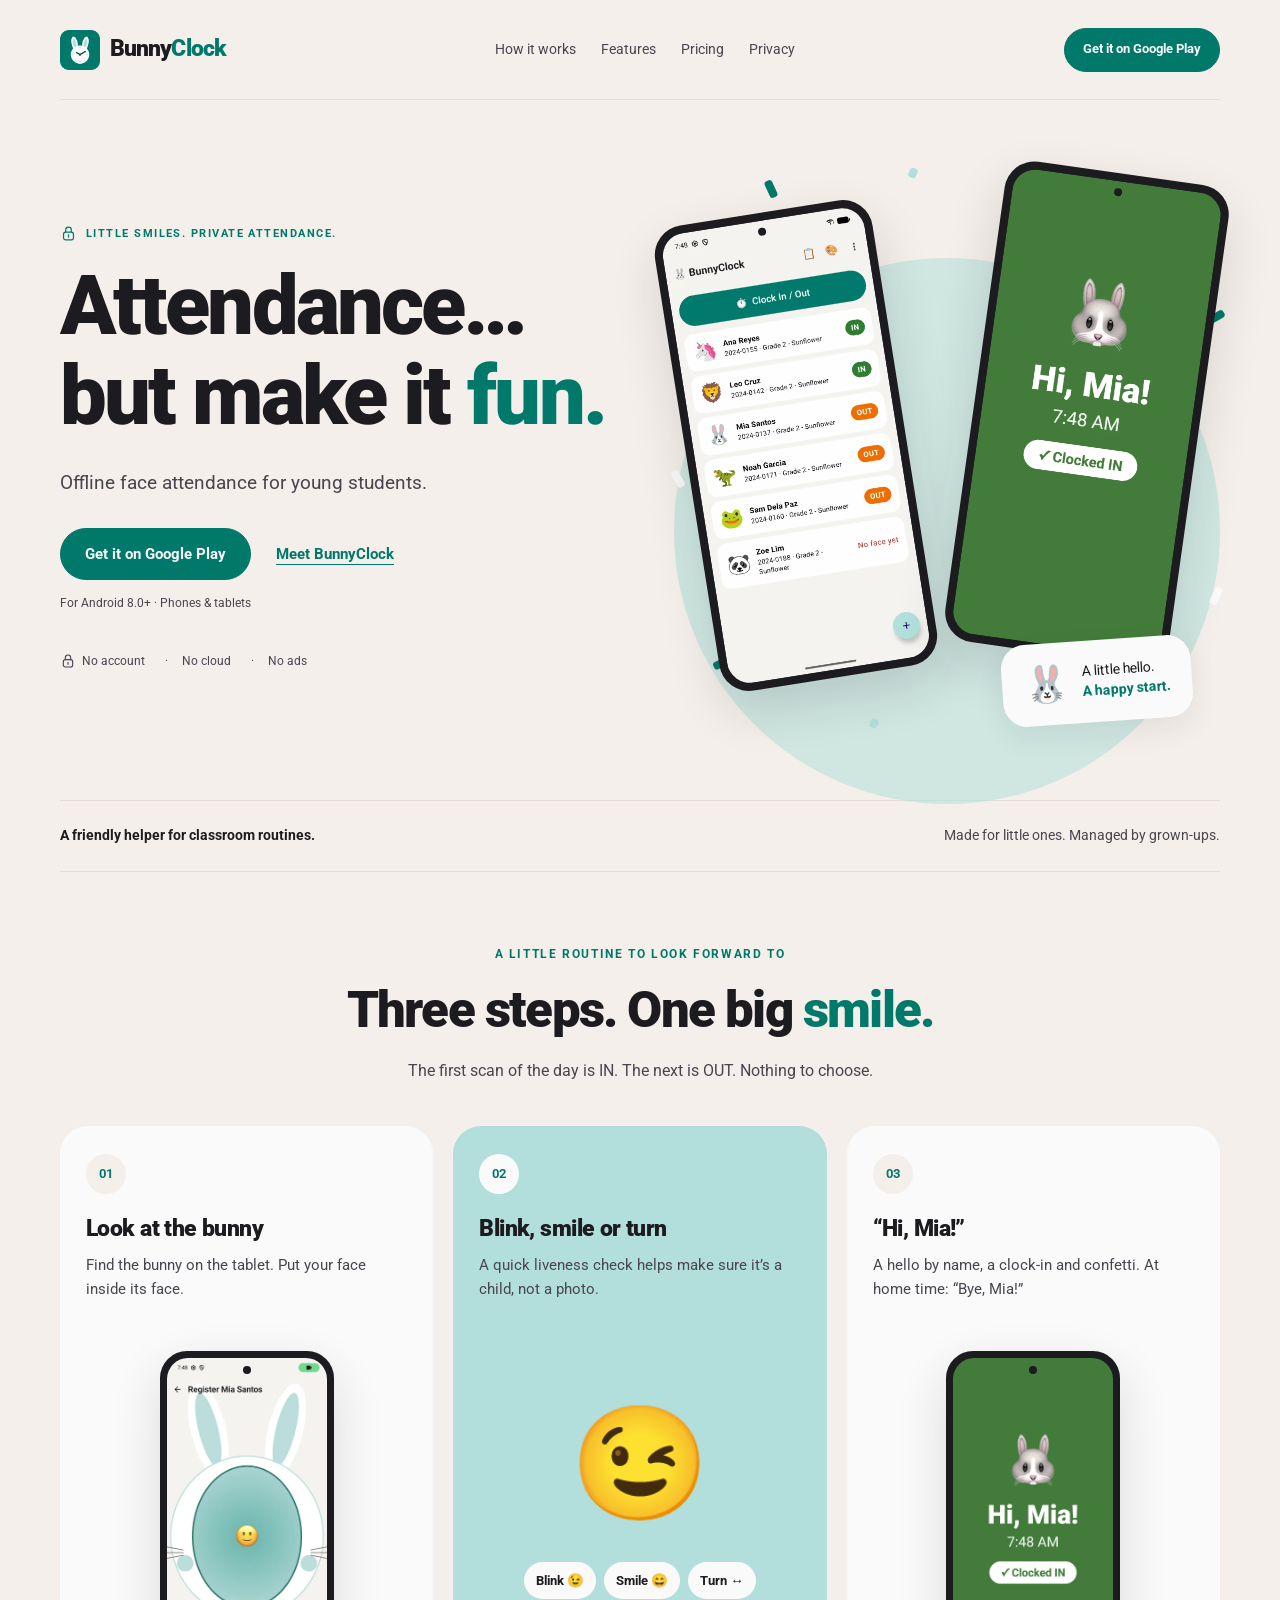
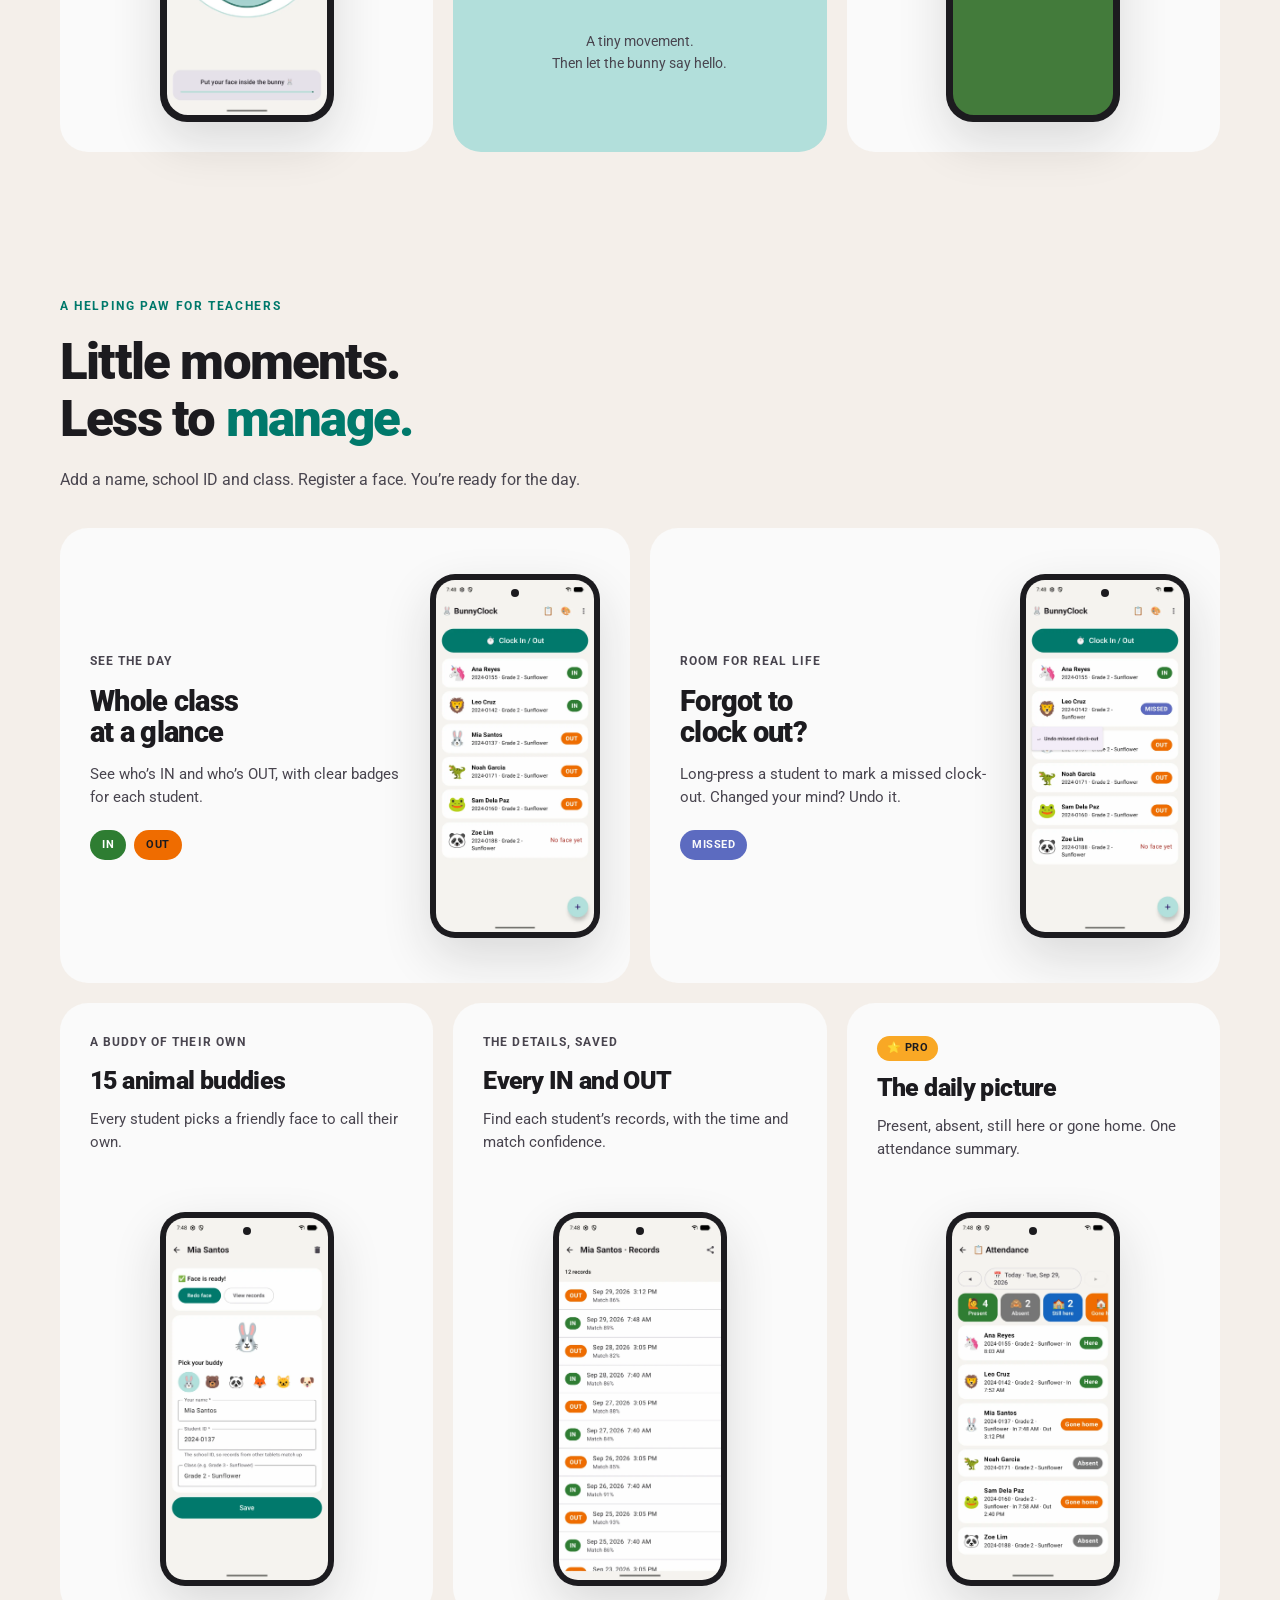
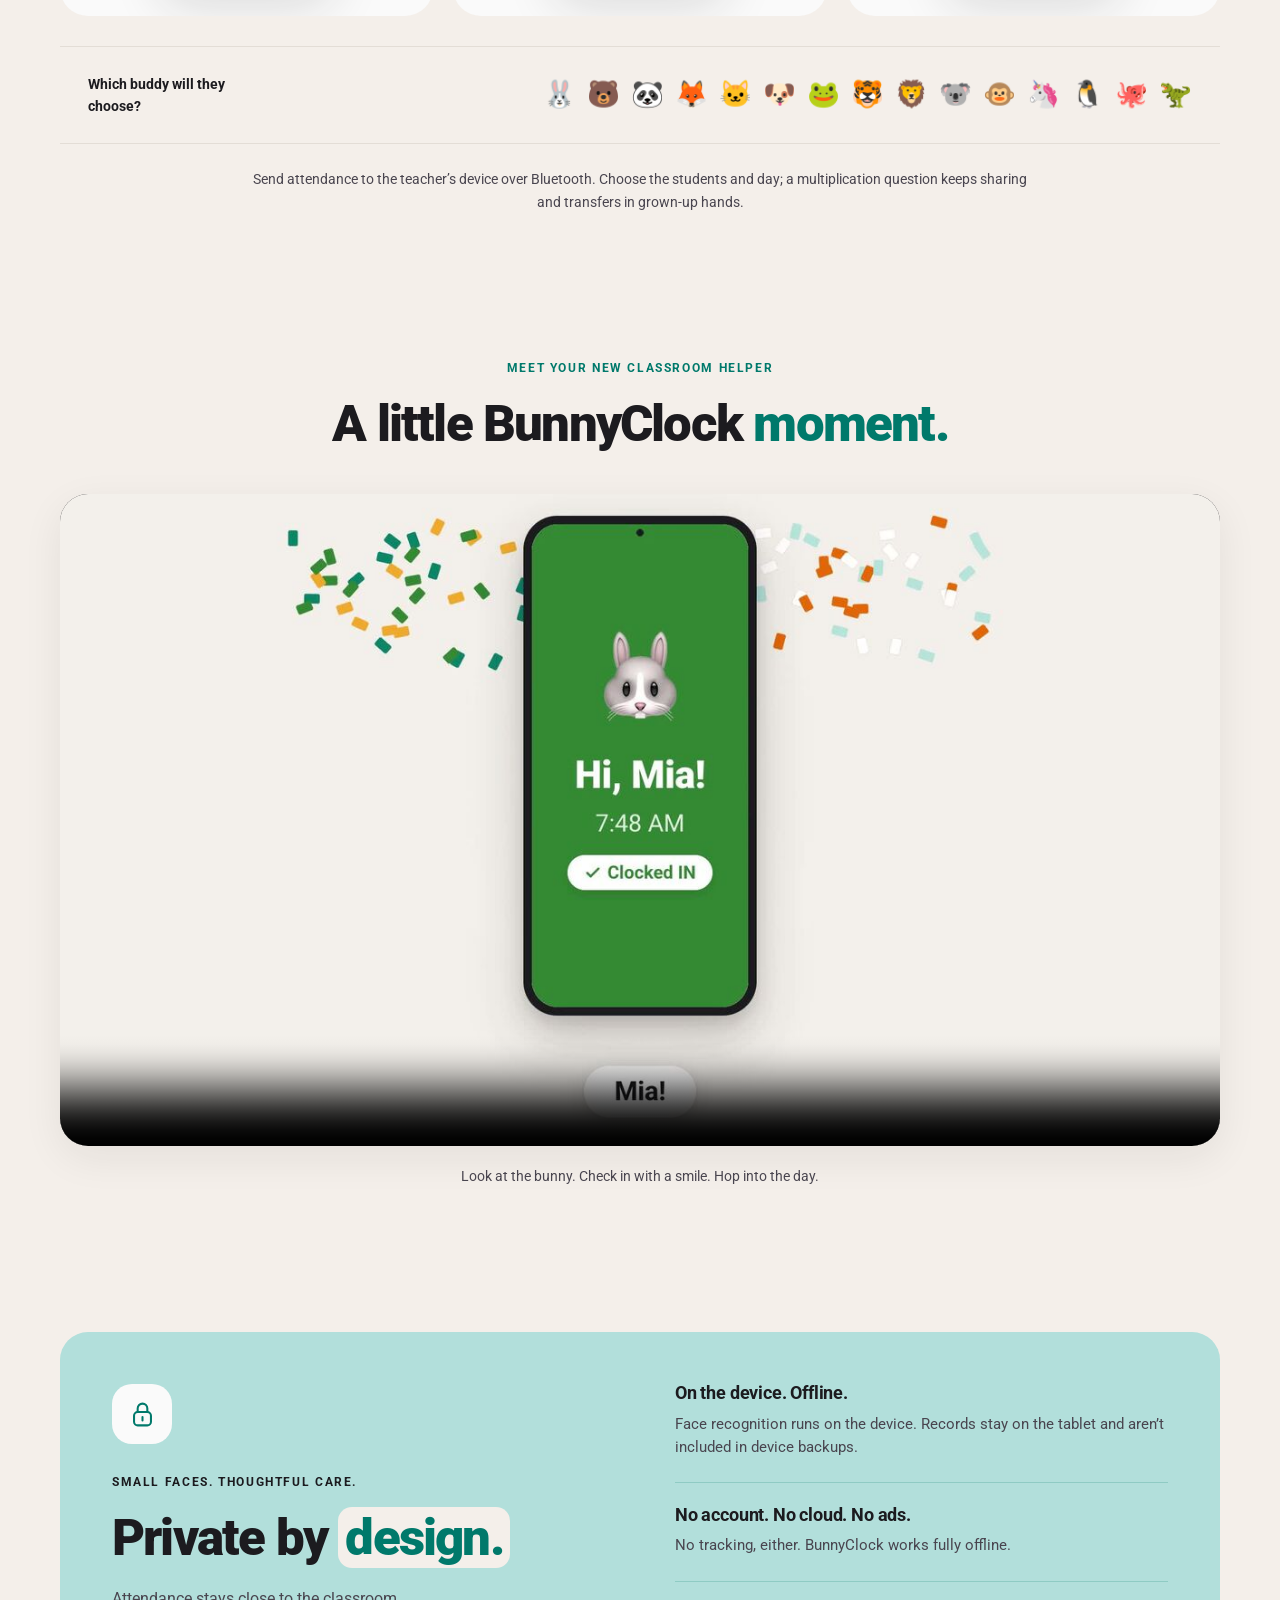
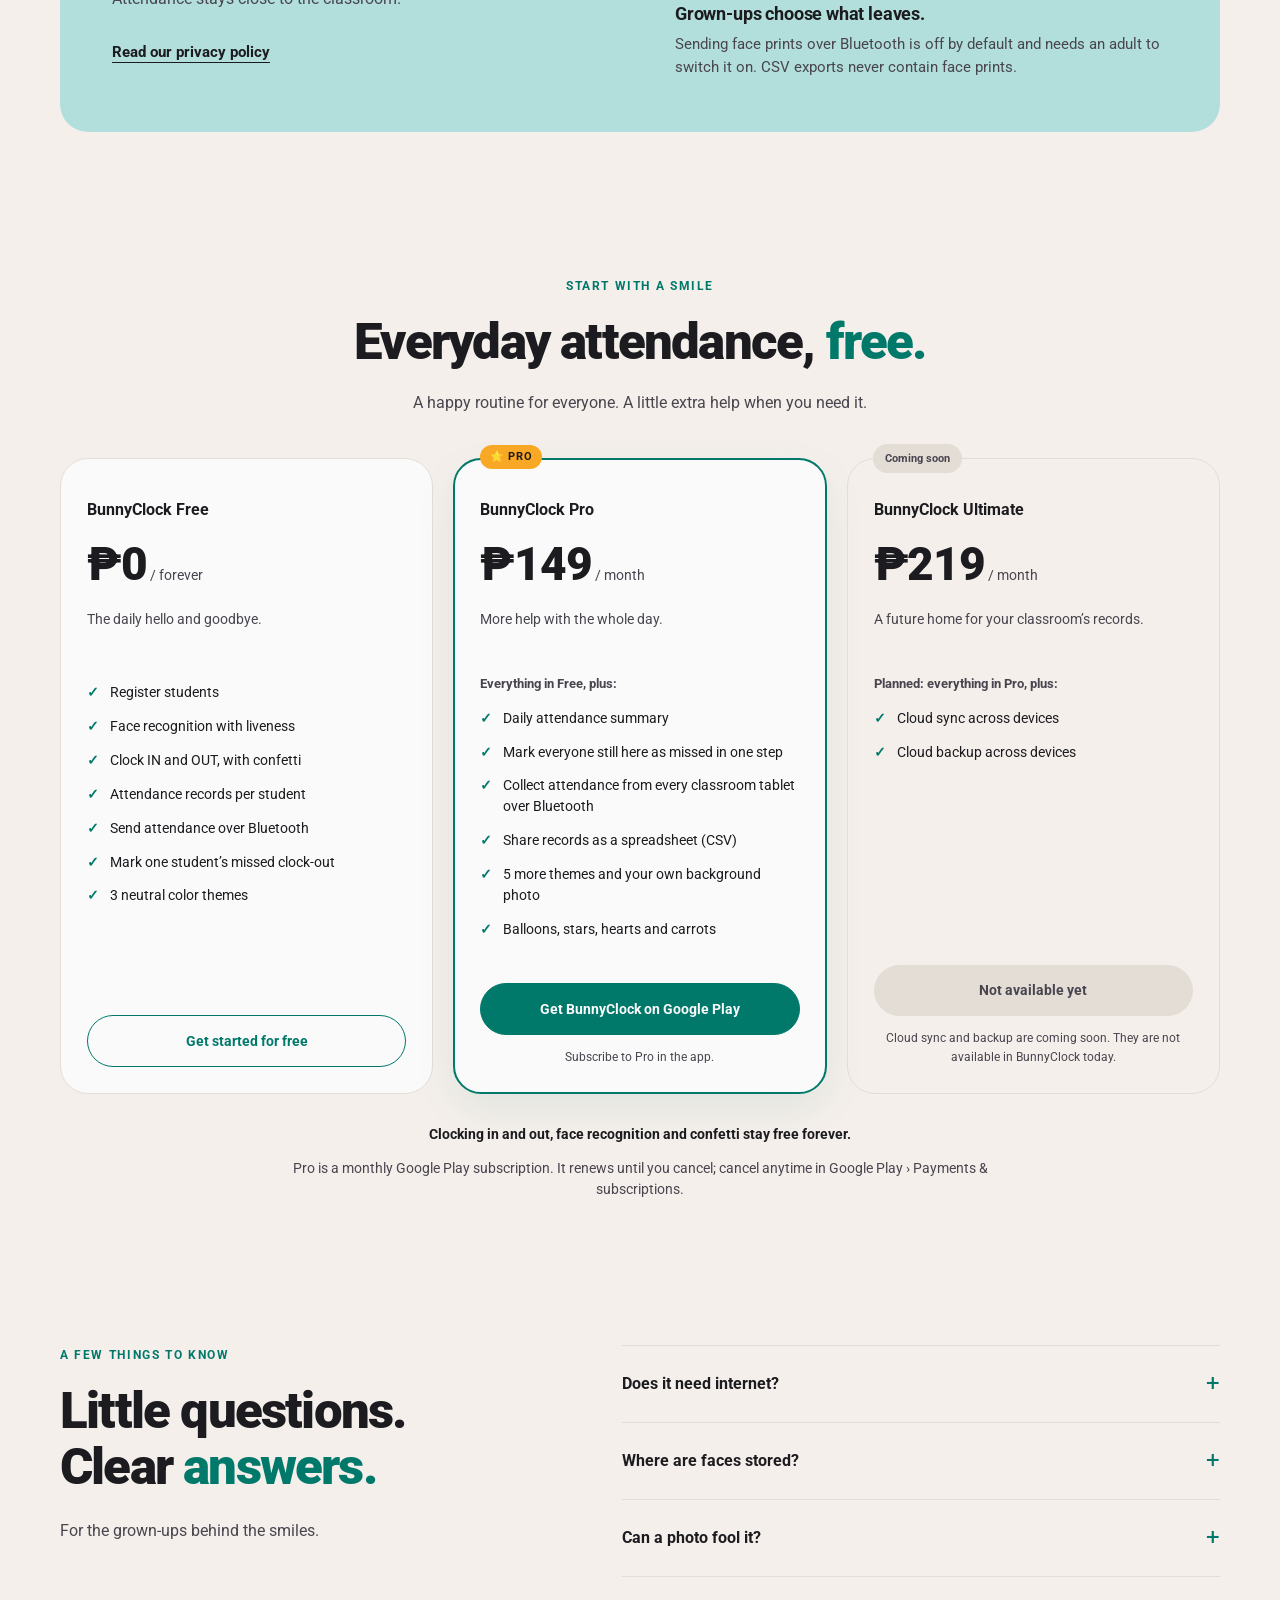
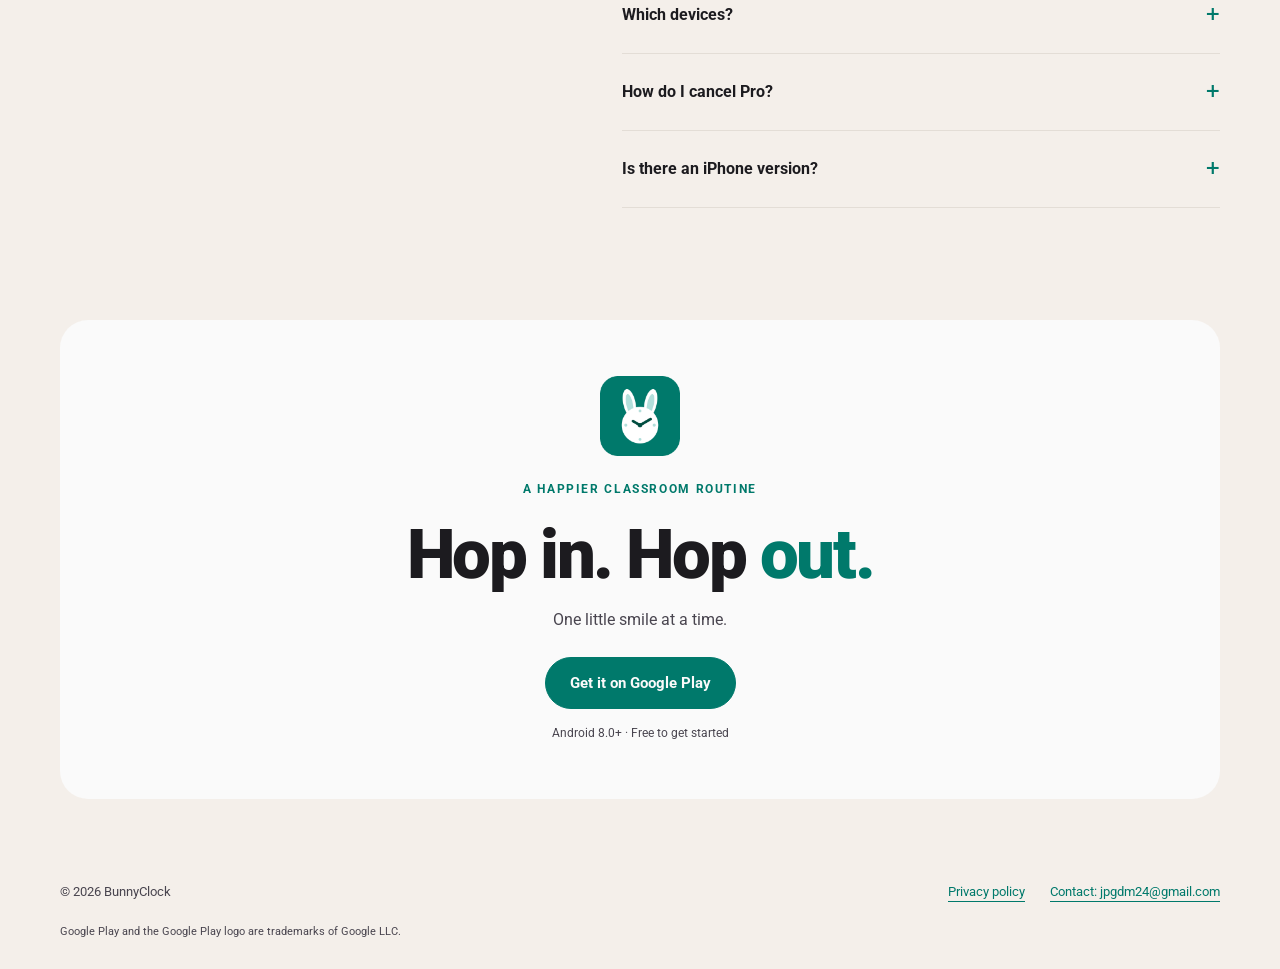
==== commit 3ca5d1b6: "Pricing in Philippine pesos: Pro PHP 149, Ultimate PHP 219 (self-host the peso glyph)" ====
--- a/index.html
+++ b/index.html
@@ -475,10 +475,12 @@
             A happy routine for everyone. A little extra help when you need it.
           </p>
         </div>
+        <!-- Prices are in Philippine pesos (₱). Keep them in step with the Play Console
+             price for the PH region — Google Play localises the price for other countries. -->
         <div class="pricing-grid">
           <article class="price-card">
             <p class="plan-name">BunnyClock Free</p>
-            <h3 class="price">$0<span> / forever</span></h3>
+            <h3 class="price">₱0<span> / forever</span></h3>
             <p class="plan-description">The daily hello and goodbye.</p>
             <ul class="check-list">
               <li>Register students</li>
@@ -498,7 +500,7 @@
           <article class="price-card price-pro">
             <span class="pro-pill">⭐ PRO</span>
             <p class="plan-name">BunnyClock Pro</p>
-            <h3 class="price">$4.99<span> / month</span></h3>
+            <h3 class="price">₱149<span> / month</span></h3>
             <p class="plan-description">More help with the whole day.</p>
             <p class="includes">Everything in Free, plus:</p>
             <ul class="check-list">
@@ -521,7 +523,7 @@
           <article class="price-card price-soon">
             <span class="soon-pill">Coming soon</span>
             <p class="plan-name">BunnyClock Ultimate</p>
-            <h3 class="price">$8.99<span> / month</span></h3>
+            <h3 class="price">₱219<span> / month</span></h3>
             <p class="plan-description">
               A future home for your classroom’s records.
             </p>
--- a/assets/style.css
+++ b/assets/style.css
@@ -1,6 +1,11 @@
 @font-face{font-family:Roboto;src:url('fonts/roboto-latin-400-normal.woff2') format('woff2');font-weight:400;font-style:normal;font-display:swap}
 @font-face{font-family:Roboto;src:url('fonts/roboto-latin-700-normal.woff2') format('woff2');font-weight:700;font-style:normal;font-display:swap}
 @font-face{font-family:Roboto;src:url('fonts/roboto-latin-900-normal.woff2') format('woff2');font-weight:900;font-style:normal;font-display:swap}
+/* Peso sign only (U+20B1). The latin subsets do not contain it, so without this the
+   symbol would be drawn from a fallback font. unicode-range means the file is fetched
+   only on pages that actually show a price. */
+@font-face{font-family:Roboto;src:url('fonts/roboto-peso-20b1.woff2') format('woff2');font-weight:700;font-style:normal;font-display:swap;unicode-range:U+20B1}
+@font-face{font-family:Roboto;src:url('fonts/roboto-peso-20b1.woff2') format('woff2');font-weight:900;font-style:normal;font-display:swap;unicode-range:U+20B1}
 :root{
   --cream:#F4EFEA;--card:#FAFAFA;--ink:#1C1B1F;--muted:#49454F;--line:#E3DDD6;
   --teal:#00796B;--mint:#B2DFDB;--in:#2E7D32;--out:#EF6C00;--missed:#5C6BC0;
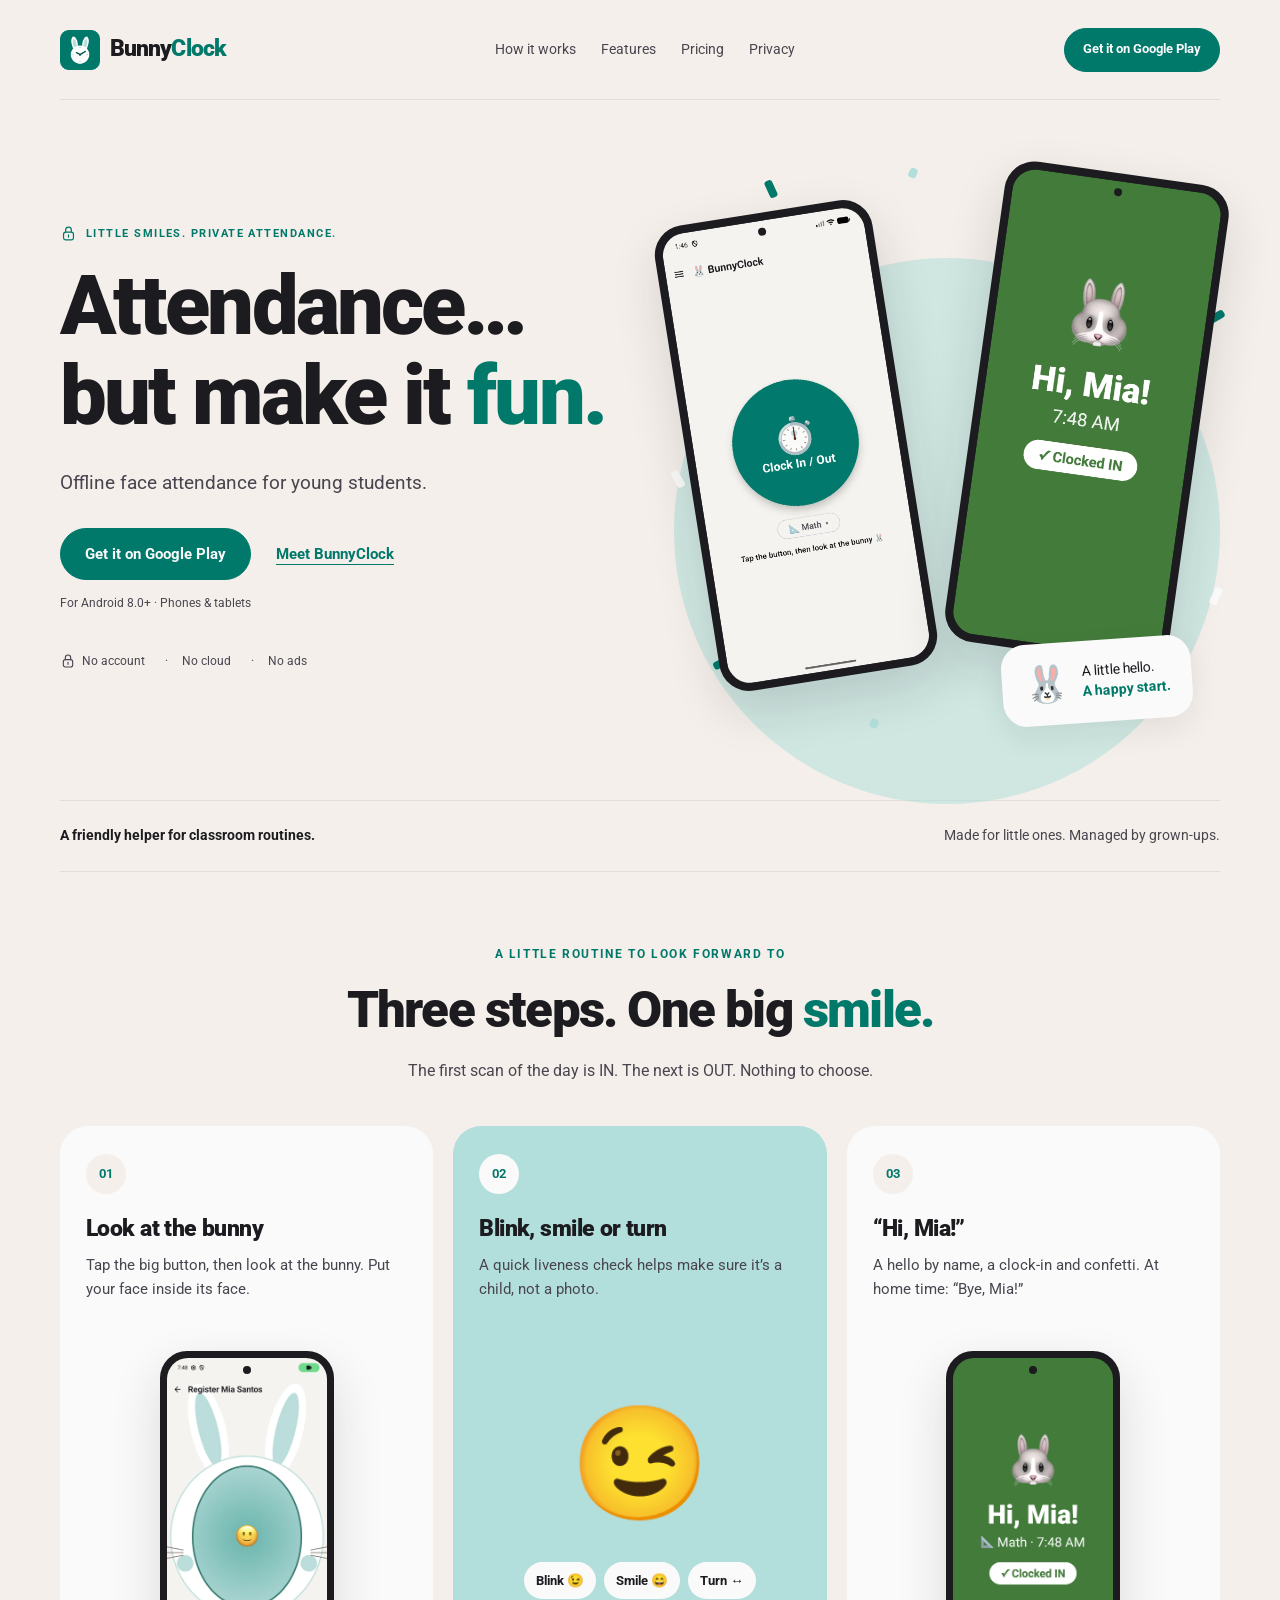
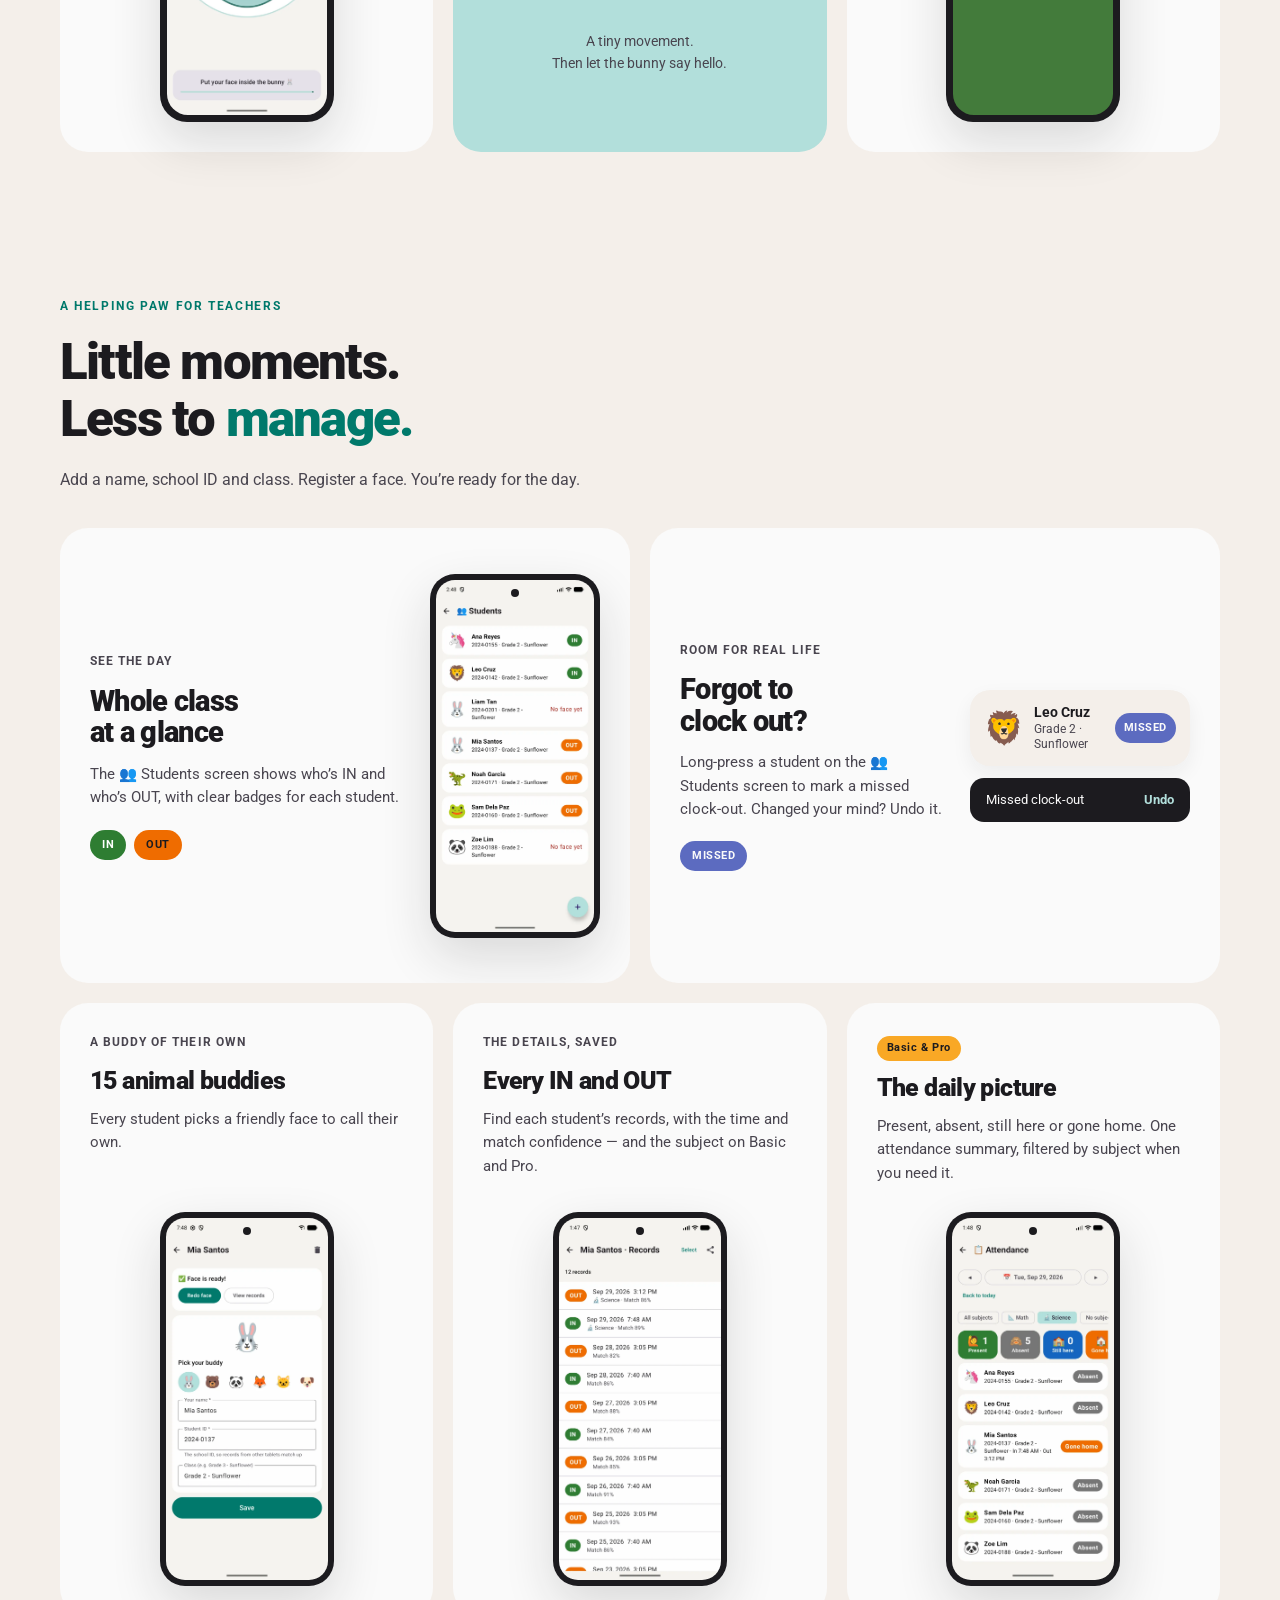
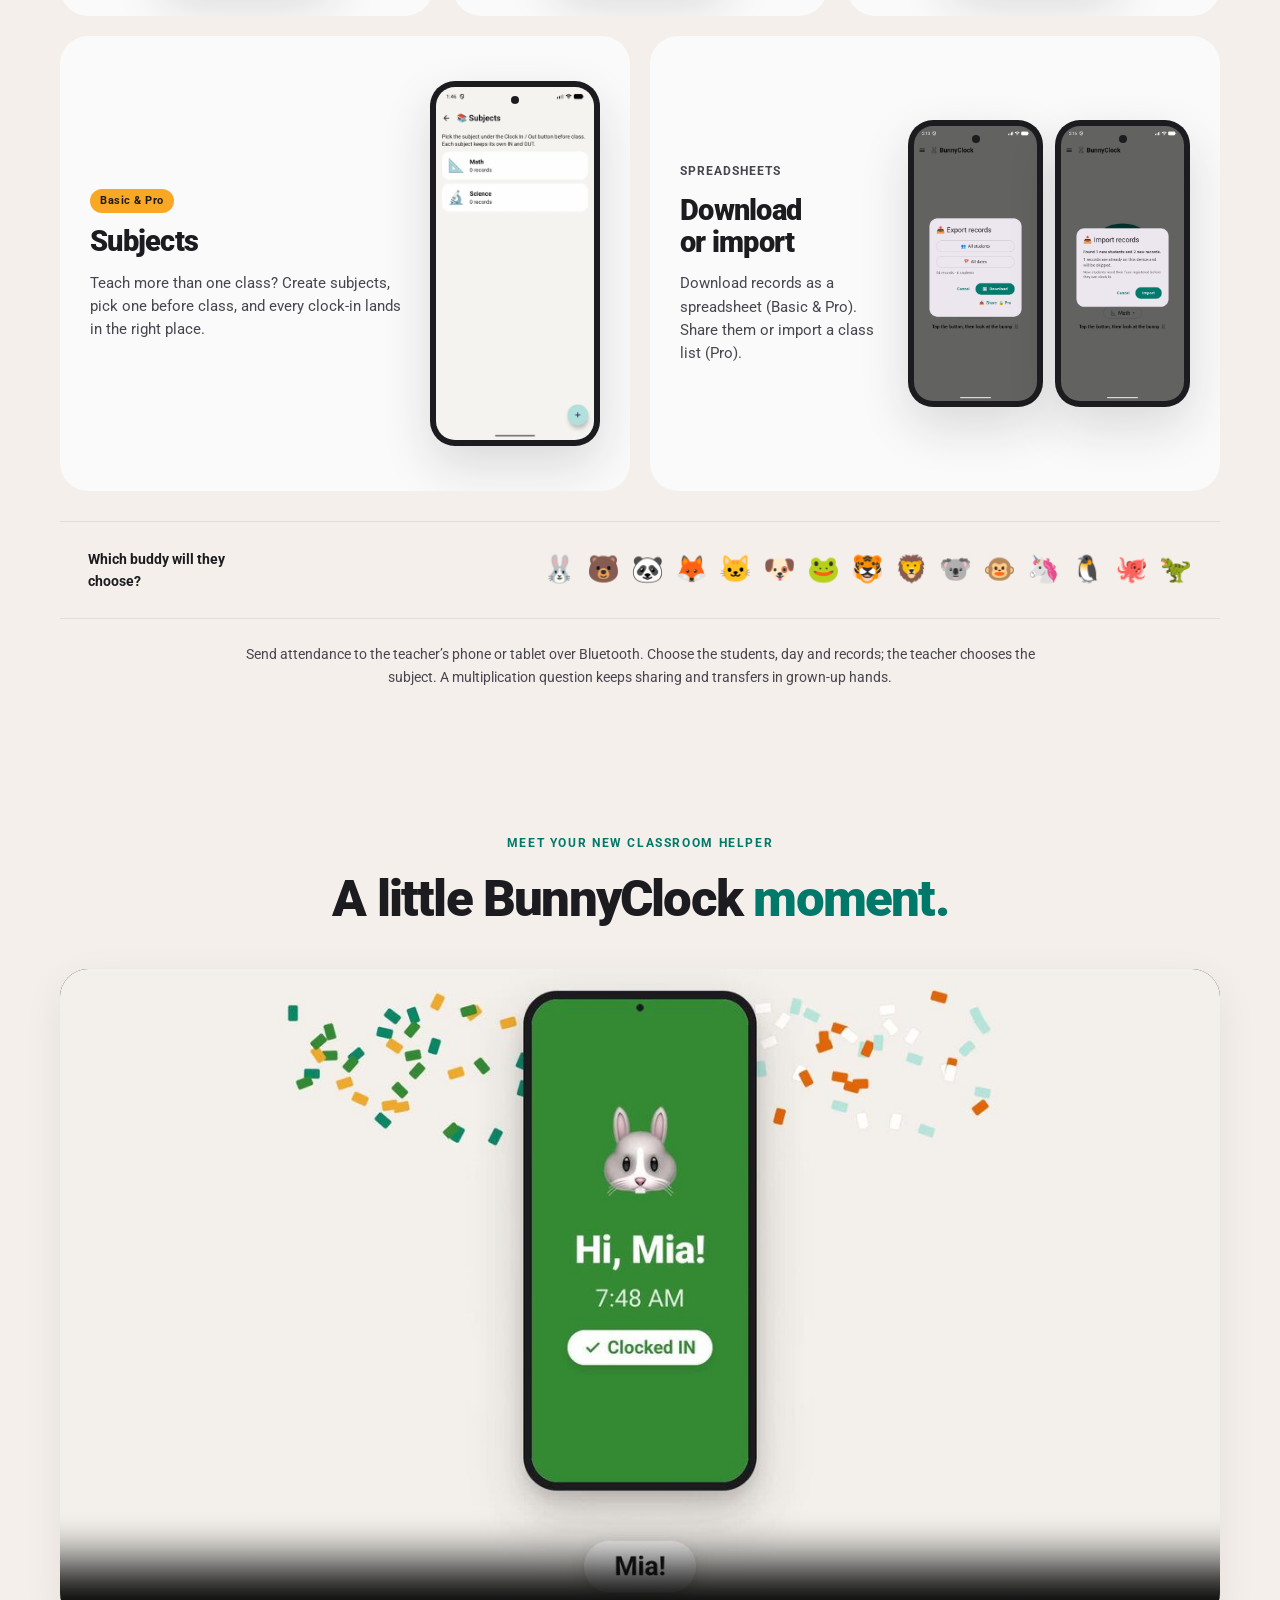
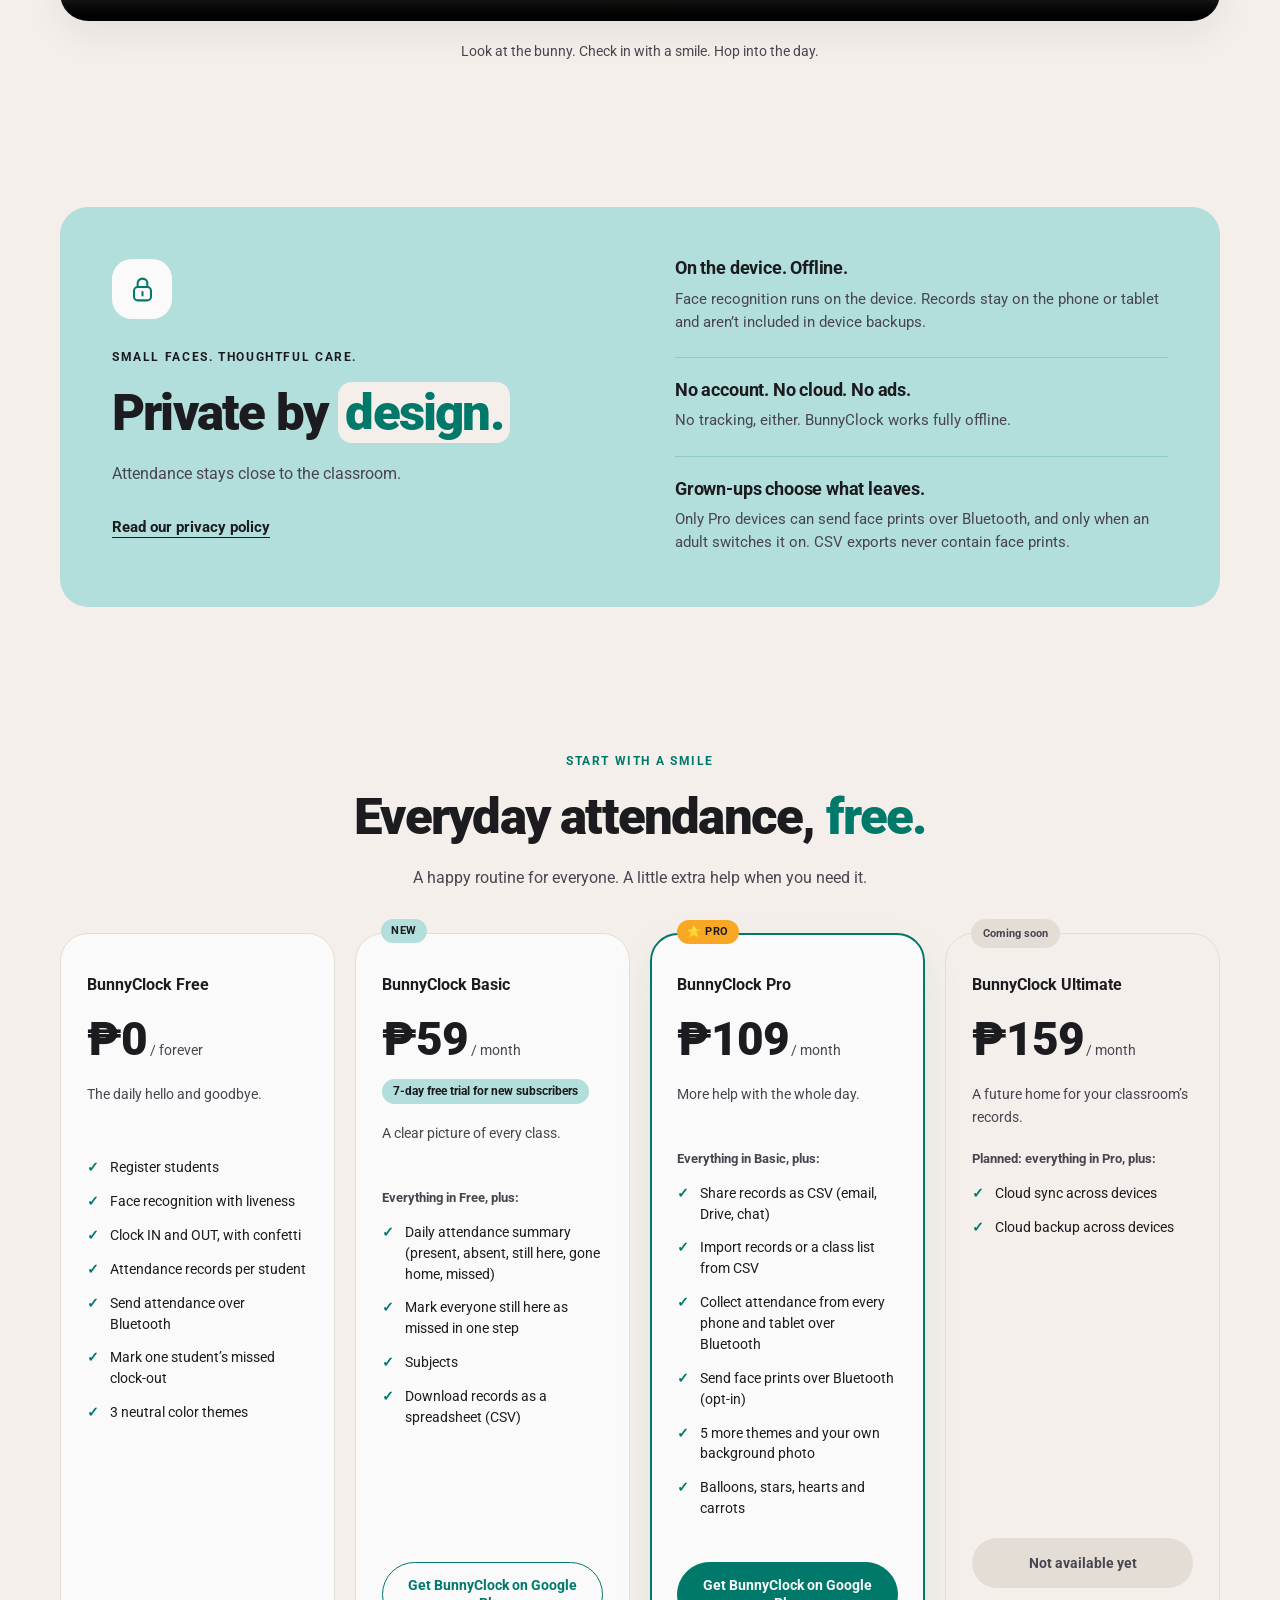
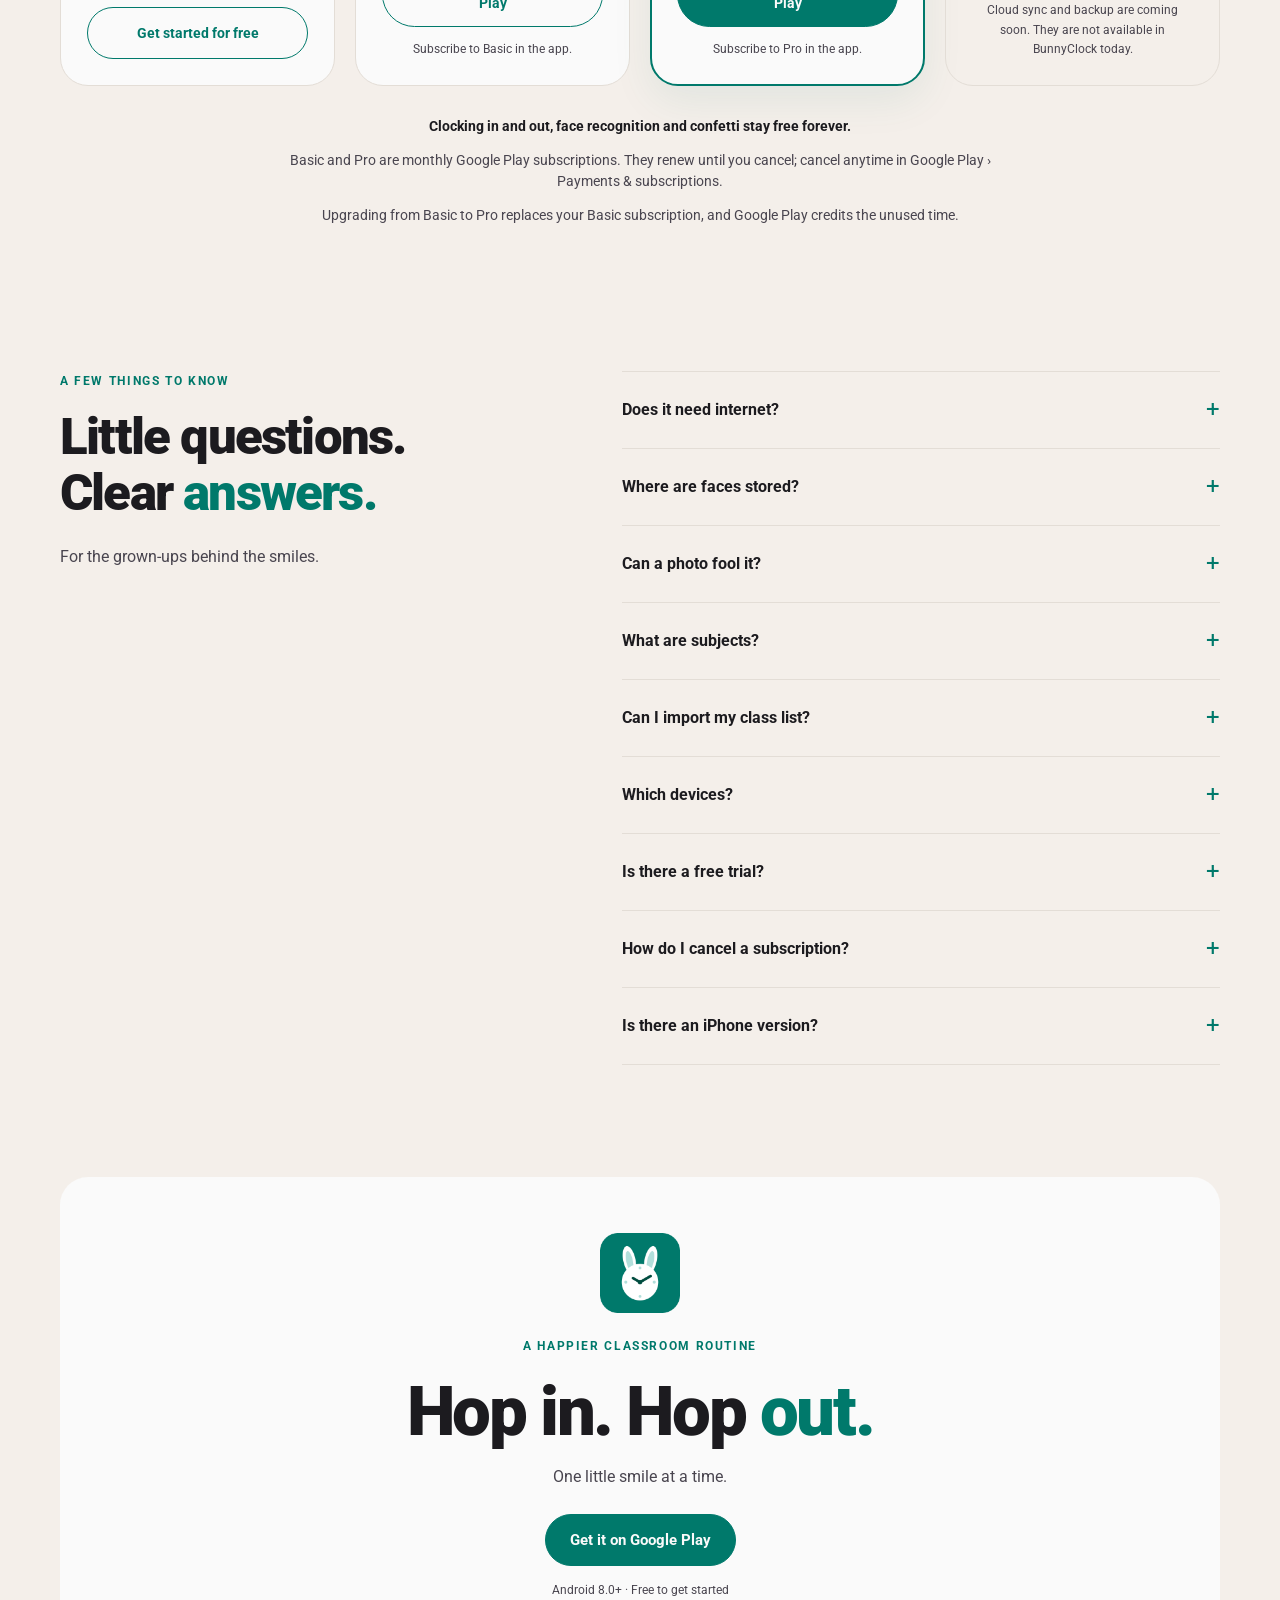
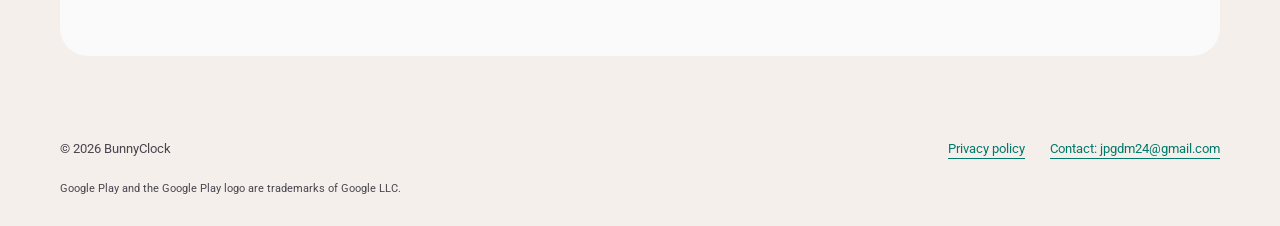
==== commit d51f08af: "October 2026 update: Basic plan, subjects, CSV download/import - Pricing: Free / Basic ₱59 (7-day fr" ====
--- a/index.html
+++ b/index.html
@@ -33,7 +33,10 @@
       property="og:description"
       content="BunnyClock makes attendance a happy moment. Offline face recognition, animal buddies and private records for young students on Android phones and tablets."
     />
-    <meta property="og:image" content="assets/feature-graphic-1024x500.png" />
+    <meta
+      property="og:image"
+      content="https://luapearth.com/bunnyclock/assets/feature-graphic-1024x500.png"
+    />
     <meta property="og:image:width" content="1024" />
     <meta property="og:image:height" content="500" />
     <meta
@@ -49,7 +52,10 @@
       name="twitter:description"
       content="BunnyClock makes attendance a happy moment. Offline face recognition, animal buddies and private records for young students on Android phones and tablets."
     />
-    <meta name="twitter:image" content="assets/feature-graphic-1024x500.png" />
+    <meta
+      name="twitter:image"
+      content="https://luapearth.com/bunnyclock/assets/feature-graphic-1024x500.png"
+    />
     <meta
       name="twitter:image:alt"
       content="BunnyClock — offline face attendance for young students"
@@ -149,10 +155,10 @@
           </div>
           <div class="phone hero-home">
             <img
-              src="assets/screens/02-home.webp"
+              src="assets/screens/01-home-button-subject.webp"
               width="720"
               height="1607"
-              alt="BunnyClock home screen listing six students with IN and OUT badges"
+              alt="BunnyClock home screen with a big round Clock In / Out button and a Math subject picker"
               fetchpriority="high"
               decoding="async"
             />
@@ -196,7 +202,10 @@
           <article class="step-card">
             <span class="step-number">01</span>
             <h3>Look at the bunny</h3>
-            <p>Find the bunny on the tablet. Put your face inside its face.</p>
+            <p>
+              Tap the big button, then look at the bunny. Put your face inside
+              its face.
+            </p>
             <div class="phone">
               <img
                 src="assets/screens/06-bunny-camera.webp"
@@ -231,10 +240,10 @@
             </p>
             <div class="phone">
               <img
-                src="assets/screens/07-hi-mia-success.webp"
+                src="assets/screens/14-hi-mia-success-subject.webp"
                 width="720"
                 height="1607"
-                alt="BunnyClock success screen greeting Mia at 7:48 AM with a Clocked IN badge"
+                alt="BunnyClock success screen saying Hi, Mia! with Math at 7:48 AM and a Clocked IN badge"
                 loading="lazy"
                 decoding="async"
               />
@@ -262,9 +271,10 @@
           <article class="feature-card feature-wide">
             <div>
               <span class="feature-kicker">See the day</span>
-              <h3>Whole class<br />at a glance</h3>
+              <h3>Whole class <br />at a glance</h3>
               <p>
-                See who’s IN and who’s OUT, with clear badges for each student.
+                The 👥 Students screen shows who’s IN and who’s OUT, with clear
+                badges for each student.
               </p>
               <div class="status-key">
                 <span class="status-in">IN</span
@@ -273,10 +283,10 @@
             </div>
             <div class="phone">
               <img
-                src="assets/screens/02-home.webp"
+                src="assets/screens/02-students.webp"
                 width="720"
                 height="1607"
-                alt="BunnyClock home screen listing six students with IN and OUT badges"
+                alt="BunnyClock Students screen listing seven students with IN, OUT and No face yet labels"
                 loading="lazy"
                 decoding="async"
               />
@@ -285,22 +295,27 @@
           <article class="feature-card feature-wide">
             <div>
               <span class="feature-kicker">Room for real life</span>
-              <h3>Forgot to<br />clock out?</h3>
+              <h3>Forgot to <br />clock out?</h3>
               <p>
-                Long-press a student to mark a missed clock-out. Changed your
-                mind? Undo it.
+                Long-press a student on the 👥 Students screen to mark a missed
+                clock-out. Changed your mind? Undo it.
               </p>
               <span class="status-missed">MISSED</span>
             </div>
-            <div class="phone">
-              <img
-                src="assets/screens/03-home-missed.webp"
-                width="720"
-                height="1607"
-                alt="BunnyClock home screen with Leo Cruz marked MISSED and an Undo missed clock-out message"
-                loading="lazy"
-                decoding="async"
-              />
+            <div
+              class="missed-demo"
+              role="img"
+              aria-label="Leo Cruz marked MISSED on the Students screen, with an Undo button"
+            >
+              <div class="missed-row">
+                <span class="missed-buddy" aria-hidden="true">🦁</span>
+                <span class="missed-name"
+                  ><strong>Leo Cruz</strong><small>Grade 2 · Sunflower</small></span
+                ><span class="status-missed">MISSED</span>
+              </div>
+              <div class="missed-snack">
+                <span>Missed clock-out</span><span>Undo</span>
+              </div>
             </div>
           </article>
           <article class="feature-card feature-small">
@@ -325,15 +340,16 @@
               <span class="feature-kicker">The details, saved</span>
               <h3>Every IN and OUT</h3>
               <p>
-                Find each student’s records, with the time and match confidence.
+                Find each student’s records, with the time and match confidence
+                — and the subject on Basic and Pro.
               </p>
             </div>
             <div class="phone">
               <img
-                src="assets/screens/05-records.webp"
+                src="assets/screens/06-records-with-subjects.webp"
                 width="720"
                 height="1607"
-                alt="Mia Santos’s attendance records showing IN and OUT times and match confidence"
+                alt="Mia Santos’s attendance records showing IN and OUT times, the Science subject and match confidence"
                 loading="lazy"
                 decoding="async"
               />
@@ -341,22 +357,74 @@
           </article>
           <article class="feature-card feature-small">
             <div>
-              <span class="pro-pill">⭐ PRO</span>
+              <span class="pro-pill">Basic &amp; Pro</span>
               <h3>The daily picture</h3>
               <p>
                 Present, absent, still here or gone home. One attendance
-                summary.
+                summary, filtered by subject when you need it.
               </p>
             </div>
             <div class="phone">
               <img
-                src="assets/screens/08-attendance.webp"
+                src="assets/screens/04-attendance-subject-filter.webp"
                 width="720"
                 height="1607"
-                alt="BunnyClock Pro daily attendance summary with present, absent, still here and gone home totals"
+                alt="BunnyClock attendance summary for Tuesday, September 29, filtered to Science, with present, absent and still here totals"
                 loading="lazy"
                 decoding="async"
               />
+            </div>
+          </article>
+          <article class="feature-card feature-wide">
+            <div>
+              <span class="pro-pill">Basic &amp; Pro</span>
+              <h3>Subjects</h3>
+              <p>
+                Teach more than one class? Create subjects, pick one before
+                class, and every clock-in lands in the right place.
+              </p>
+            </div>
+            <div class="phone">
+              <img
+                src="assets/screens/03-subjects.webp"
+                width="720"
+                height="1607"
+                alt="BunnyClock Subjects screen with Math and Science subjects, each keeping its own IN and OUT"
+                loading="lazy"
+                decoding="async"
+              />
+            </div>
+          </article>
+          <article class="feature-card feature-wide feature-pair">
+            <div>
+              <span class="feature-kicker">Spreadsheets</span>
+              <h3>Download <br />or import</h3>
+              <p>
+                Download records as a spreadsheet (Basic &amp; Pro). Share them
+                or import a class list (Pro).
+              </p>
+            </div>
+            <div class="phone-pair">
+              <div class="phone">
+                <img
+                  src="assets/screens/07-export-download.webp"
+                  width="720"
+                  height="1607"
+                  alt="BunnyClock Export records dialog for all students and all dates, with Download and Share buttons"
+                  loading="lazy"
+                  decoding="async"
+                />
+              </div>
+              <div class="phone">
+                <img
+                  src="assets/screens/08-import-preview.webp"
+                  width="720"
+                  height="1607"
+                  alt="BunnyClock Import records preview: 1 new student and 2 new records found, with Cancel and Import buttons"
+                  loading="lazy"
+                  decoding="async"
+                />
+              </div>
             </div>
           </article>
         </div>
@@ -370,9 +438,10 @@
           </div>
         </div>
         <p class="feature-footnote">
-          Send attendance to the teacher’s device over Bluetooth. Choose the
-          students and day; a multiplication question keeps sharing and
-          transfers in grown-up hands.
+          Send attendance to the teacher’s phone or tablet over Bluetooth.
+          Choose the students, day and records; the teacher chooses the
+          subject. A multiplication question keeps sharing and transfers in
+          grown-up hands.
         </p>
       </section>
 
@@ -442,8 +511,8 @@
             <div>
               <h3>On the device. Offline.</h3>
               <p>
-                Face recognition runs on the device. Records stay on the tablet
-                and aren’t included in device backups.
+                Face recognition runs on the device. Records stay on the phone
+                or tablet and aren’t included in device backups.
               </p>
             </div>
             <div>
@@ -453,8 +522,9 @@
             <div>
               <h3>Grown-ups choose what leaves.</h3>
               <p>
-                Sending face prints over Bluetooth is off by default and needs
-                an adult to switch it on. CSV exports never contain face prints.
+                Only Pro devices can send face prints over Bluetooth, and only
+                when an adult switches it on. CSV exports never contain face
+                prints.
               </p>
             </div>
           </div>
@@ -497,19 +567,42 @@
               >Get started for free</a
             >
           </article>
+          <article class="price-card">
+            <span class="new-pill">NEW</span>
+            <p class="plan-name">BunnyClock Basic</p>
+            <h3 class="price">₱59<span> / month</span></h3>
+            <p class="trial-pill">7-day free trial for new subscribers</p>
+            <p class="plan-description">A clear picture of every class.</p>
+            <p class="includes">Everything in Free, plus:</p>
+            <ul class="check-list">
+              <li>
+                Daily attendance summary (present, absent, still here, gone
+                home, missed)
+              </li>
+              <li>Mark everyone still here as missed in one step</li>
+              <li>Subjects</li>
+              <li>Download records as a spreadsheet (CSV)</li>
+            </ul>
+            <a
+              class="button button-outline"
+              href="https://play.google.com/store/apps/details?id=com.luapearth.bunnyclock"
+              >Get BunnyClock on Google Play</a
+            >
+            <p class="plan-note">Subscribe to Basic in the app.</p>
+          </article>
           <article class="price-card price-pro">
             <span class="pro-pill">⭐ PRO</span>
             <p class="plan-name">BunnyClock Pro</p>
-            <h3 class="price">₱149<span> / month</span></h3>
+            <h3 class="price">₱109<span> / month</span></h3>
             <p class="plan-description">More help with the whole day.</p>
-            <p class="includes">Everything in Free, plus:</p>
+            <p class="includes">Everything in Basic, plus:</p>
             <ul class="check-list">
-              <li>Daily attendance summary</li>
-              <li>Mark everyone still here as missed in one step</li>
+              <li>Share records as CSV (email, Drive, chat)</li>
+              <li>Import records or a class list from CSV</li>
               <li>
-                Collect attendance from every classroom tablet over Bluetooth
+                Collect attendance from every phone and tablet over Bluetooth
               </li>
-              <li>Share records as a spreadsheet (CSV)</li>
+              <li>Send face prints over Bluetooth (opt-in)</li>
               <li>5 more themes and your own background photo</li>
               <li>Balloons, stars, hearts and carrots</li>
             </ul>
@@ -523,7 +616,7 @@
           <article class="price-card price-soon">
             <span class="soon-pill">Coming soon</span>
             <p class="plan-name">BunnyClock Ultimate</p>
-            <h3 class="price">₱219<span> / month</span></h3>
+            <h3 class="price">₱159<span> / month</span></h3>
             <p class="plan-description">
               A future home for your classroom’s records.
             </p>
@@ -547,9 +640,13 @@
             >
           </p>
           <p>
-            Pro is a monthly Google Play subscription. It renews until you
-            cancel; cancel anytime in Google Play › Payments &amp;
+            Basic and Pro are monthly Google Play subscriptions. They renew
+            until you cancel; cancel anytime in Google Play › Payments &amp;
             subscriptions.
+          </p>
+          <p>
+            Upgrading from Basic to Pro replaces your Basic subscription, and
+            Google Play credits the unused time.
           </p>
         </div>
       </section>
@@ -572,7 +669,9 @@
             </summary>
             <p>
               Attendance works fully offline, and face recognition runs on the
-              device. Pro is a Google Play subscription.
+              device. Basic and Pro are Google Play subscriptions; the app
+              checks your plan with Google Play when it’s online and keeps
+              working offline for up to 15 days.
             </p>
           </details>
           <details>
@@ -580,10 +679,10 @@
               Where are faces stored?<span aria-hidden="true">+</span>
             </summary>
             <p>
-              Face prints are stored only on the tablet and aren’t included in
-              device backups. Sending them over Bluetooth is off by default and
-              must be switched on by an adult. CSV exports never contain face
-              prints.
+              Face prints are stored only on the phone or tablet and aren’t
+              included in device backups. Only Pro devices can send them over
+              Bluetooth, and only when an adult switches it on—it’s off by
+              default. CSV exports never contain face prints.
             </p>
           </details>
           <details>
@@ -598,16 +697,46 @@
             </p>
           </details>
           <details>
+            <summary>What are subjects?<span aria-hidden="true">+</span></summary>
+            <p>
+              With Basic or Pro, teachers who teach more than one class create
+              subjects, such as 📐 Math or 🔬 Science, and pick one under the
+              big button before class. Every clock-in and clock-out is linked
+              to it, each subject has its own IN and OUT, and records can be
+              moved to another subject later.
+            </p>
+          </details>
+          <details>
+            <summary>
+              Can I import my class list?<span aria-hidden="true">+</span>
+            </summary>
+            <p>
+              Yes, with Pro: import a spreadsheet (CSV) with name, student ID
+              and class, or a BunnyClock export. You see a preview before
+              anything changes. New students then register their face.
+            </p>
+          </details>
+          <details>
             <summary>Which devices?<span aria-hidden="true">+</span></summary>
             <p>Android phones and tablets running Android 8.0 or later.</p>
           </details>
           <details>
             <summary>
-              How do I cancel Pro?<span aria-hidden="true">+</span>
+              Is there a free trial?<span aria-hidden="true">+</span>
             </summary>
             <p>
-              Cancel anytime in Google Play › Payments &amp; subscriptions. Pro
-              is a monthly subscription and renews until you cancel.
+              Basic has a 7-day free trial for new subscribers. You can cancel
+              before it ends in Google Play and you won’t be charged.
+            </p>
+          </details>
+          <details>
+            <summary>
+              How do I cancel a subscription?<span aria-hidden="true">+</span>
+            </summary>
+            <p>
+              Cancel Basic or Pro anytime in Google Play › Payments &amp;
+              subscriptions. Both are monthly subscriptions and renew until you
+              cancel.
             </p>
           </details>
           <details>
--- a/assets/style.css
+++ b/assets/style.css
@@ -130,9 +130,9 @@
 .privacy-points>div+div{border-top:1px solid rgba(0,121,107,.2);margin-top:23px;padding-top:23px}
 .privacy-points h3{font-size:1.1rem;letter-spacing:-.01em;font-weight:700}
 .privacy-points p{margin-top:9px;font-size:.91rem}
-.pricing-grid{display:grid;grid-template-columns:repeat(3,minmax(0,1fr));gap:20px;align-items:stretch}
+.pricing-grid{display:grid;grid-template-columns:repeat(4,minmax(0,1fr));gap:20px;align-items:stretch}
 .price-card{position:relative;display:flex;flex-direction:column;background:var(--card);border:1px solid var(--line);border-radius:28px;padding:38px 26px 26px}
-.price-card>.pro-pill,.price-card>.soon-pill{position:absolute;top:-15px;left:25px}
+.price-card>.pro-pill,.price-card>.soon-pill,.price-card>.new-pill{position:absolute;top:-15px;left:25px}
 .price-pro{border:2px solid var(--teal);box-shadow:0 15px 40px rgba(0,121,107,.08);padding:37px 25px 25px}
 .plan-name{font-size:1rem;font-weight:700;color:var(--ink);margin-bottom:17px}
 .price{font-size:2.9rem;white-space:nowrap}
@@ -194,6 +194,7 @@
   .container{width:calc(100% - 48px)}.site-header{gap:18px}.desktop-nav{gap:17px}
   .hero{min-height:630px;gap:14px}.hero-art{min-height:500px}.hero-home{width:185px;left:6px;top:45px}.hero-success{width:195px;right:10px;top:5px}.hello-note{bottom:0;right:15px}
   .hero-actions{gap:15px}.feature-card{padding:24px}.feature-wide{gap:18px}.feature-wide .phone{width:145px}.feature-wide h3{font-size:1.55rem}.feature-small h3{font-size:1.3rem}
+  .pricing-grid{grid-template-columns:repeat(2,minmax(0,1fr));row-gap:36px}.feature-pair .phone-pair .phone{width:118px}.missed-demo{flex-basis:200px}
   .privacy-card{padding:38px;gap:38px}.price-card{padding-inline:22px}.price-pro{padding-inline:21px}.price{font-size:2.5rem}
 }
 @media(max-width:900px){
@@ -206,7 +207,7 @@
   .section{padding-block:52px}.step-card{padding:24px 18px}.step-card h3{font-size:1.25rem}.step-card>p{min-height:96px;font-size:.85rem}.step-card .phone{width:150px}.wink{font-size:5.5rem;margin-top:42px}.chips{gap:6px}.chips span{font-size:.73rem;padding:7px 10px}.step-card .step-note{font-size:.8rem}
   .feature-wide{padding:26px;gap:24px;grid-column:span 6;min-height:0}.feature-wide .phone{width:160px}.feature-wide h3{font-size:2rem}.feature-wide p{max-width:320px}.feature-small{padding:24px 18px}.feature-small .phone{width:145px}.feature-small>div:first-child{min-height:188px}.feature-kicker{font-size:.63rem}
   .buddy-strip{flex-direction:column;gap:10px;text-align:center}.buddy-strip p{max-width:none}.buddy-strip div{font-size:1.5rem;word-spacing:2px}.privacy-card{gap:30px;padding:32px}.privacy-card h2{font-size:2.45rem}
-  .pricing-grid{gap:13px}.price-card{padding:34px 17px 22px}.price-pro{padding:33px 16px 21px}.price{font-size:2.05rem}.price span{font-size:.73rem}.plan-name{font-size:.9rem}.plan-description{min-height:66px}.check-list{font-size:.81rem}.price-card>.button{padding-inline:10px;font-size:.76rem}.plan-note{font-size:.7rem}
+  .pricing-grid{gap:36px 13px}.price-card{padding:34px 17px 22px}.price-pro{padding:33px 16px 21px}.price{font-size:2.05rem}.price span{font-size:.73rem}.plan-name{font-size:.9rem}.plan-description{min-height:66px}.check-list{font-size:.81rem}.price-card>.button{padding-inline:10px;font-size:.76rem}.plan-note{font-size:.7rem}
   .faq-section{gap:32px}.faq-section h2{font-size:2.5rem}.footer-row{align-items:flex-start}.footer-row nav{gap:10px;justify-content:flex-end}
 }
 @media(max-width:620px){
@@ -217,13 +218,27 @@
   .steps{grid-template-columns:1fr;gap:16px}.step-card{padding:27px}.step-card h3{font-size:1.55rem}.step-number{margin-bottom:18px}.step-card>p{min-height:0;font-size:.95rem}.step-card .phone{width:180px;margin-top:25px}.step-middle{padding-bottom:35px}.wink{font-size:6.5rem;margin-top:20px}.chips span{font-size:.84rem;padding:8px 12px}.step-card .step-note{margin-top:22px;font-size:.9rem}
   .heading-left{text-align:center}.feature-grid{grid-template-columns:1fr;gap:16px}.feature-wide,.feature-small{grid-column:auto;display:block;padding:28px}.feature-wide h3{font-size:1.7rem}.feature-wide h3 br{display:none}.feature-kicker{font-size:.72rem}.feature-card p{font-size:.94rem}.feature-wide .phone,.feature-small .phone{width:180px;margin:26px auto 0}.feature-small h3{font-size:1.7rem}.feature-small>div:first-child{min-height:0}.buddy-strip{padding:22px 8px}.buddy-strip div{font-size:1.7rem;word-spacing:8px}.feature-footnote{font-size:.88rem}
   .video-section video{border-radius:24px}.video-caption{font-size:.8rem}.privacy-card{grid-template-columns:1fr;padding:28px;gap:32px}.privacy-intro .eyebrow{font-size:.68rem}.privacy-card h2{font-size:2.3rem}.privacy-points h3{font-size:1.15rem}.privacy-points p{font-size:.94rem}
-  .pricing-grid{grid-template-columns:1fr;gap:30px}.price-card{padding:32px 26px 26px}.price-pro{padding:31px 25px 25px}.plan-name{font-size:1rem}.price{font-size:2.8rem}.price span{font-size:.9rem}.plan-description{min-height:0;font-size:.95rem}.check-list{font-size:.94rem}.includes{font-size:.9rem}.price-card>.button{font-size:.92rem}.plan-note{font-size:.8rem}.pricing-notes{font-size:.82rem}.pricing-notes p+p{margin-top:16px}
+  .pricing-grid{grid-template-columns:1fr;gap:30px}.missed-demo{margin:26px auto 0;max-width:280px}.phone-pair{justify-content:center;margin-top:26px}.feature-pair .phone-pair .phone{width:calc(50% - 6px);max-width:160px;margin:0}.price-card{padding:32px 26px 26px}.price-pro{padding:31px 25px 25px}.plan-name{font-size:1rem}.price{font-size:2.8rem}.price span{font-size:.9rem}.plan-description{min-height:0;font-size:.95rem}.check-list{font-size:.94rem}.includes{font-size:.9rem}.price-card>.button{font-size:.92rem}.plan-note{font-size:.8rem}.pricing-notes{font-size:.82rem}.pricing-notes p+p{margin-top:16px}
   .faq-section{grid-template-columns:1fr;gap:28px}.faq-section h2{font-size:2.2rem}.faq-section>div:first-child{text-align:center}.faq-list summary{font-size:.95rem;min-height:72px}.final-cta{margin-block:28px 35px;padding-block:40px}.final-cta .eyebrow{font-size:.67rem}.final-cta h2{font-size:2.85rem}.final-cta img{width:64px;height:64px}
   .footer-row{flex-direction:column;gap:6px}.footer-row nav{justify-content:flex-start;gap:4px 18px}.trademark{font-size:.7rem;max-width:290px;line-height:1.7}
   .policy{padding-top:40px}.policy .summary,.policy section{padding:24px 20px}.policy table{font-size:.74rem;line-height:1.5}.policy th,.policy td{padding:10px 5px}.policy h2{font-size:1.4rem}.policy .meta{font-size:.78rem}.policy p,.policy li{font-size:.94rem}.policy .summary ul{padding-left:17px}.policy~.site-footer{padding-bottom:25px}
   .not-found{padding-block:45px}.not-found .eyebrow{font-size:.7rem}
 }
 @media(prefers-reduced-motion:reduce){html{scroll-behavior:auto}*,*::before,*::after{animation:none!important;transition:none!important}.button:hover{transform:none}}
+
+/* October 2026 update: Basic plan pills, missed clock-out card, paired screenshots. */
+.new-pill{display:inline-flex;align-items:center;padding:4px 10px;border-radius:9999px;background:var(--mint);color:var(--ink);font-size:.68rem;letter-spacing:.05em;font-weight:700;line-height:1.5}
+.trial-pill{align-self:flex-start;margin-top:14px;padding:4px 11px;border-radius:9999px;background:var(--mint);color:var(--ink);font-size:.74rem;font-weight:700;line-height:1.45}
+.missed-demo{flex:0 0 220px;display:flex;flex-direction:column;gap:12px}
+.missed-row{display:flex;align-items:center;gap:10px;background:var(--cream);border-radius:20px;padding:14px;box-shadow:0 8px 20px rgba(28,27,31,.06)}
+.missed-buddy{font-size:2rem;line-height:1}
+.missed-name{flex:1;min-width:0;display:flex;flex-direction:column;font-size:.86rem;line-height:1.3;color:var(--ink)}
+.missed-name small{color:var(--muted);font-size:.72rem}
+.missed-row .status-missed{margin-top:0;padding-inline:9px}
+.missed-snack{display:flex;justify-content:space-between;gap:10px;background:var(--ink);color:var(--card);border-radius:14px;padding:12px 16px;font-size:.8rem}
+.missed-snack span:last-child{color:var(--mint);font-weight:700}
+.phone-pair{display:flex;gap:12px;flex-shrink:0}
+.feature-pair .phone-pair .phone{width:135px}
 
 /* Keep small text on mint above 4.5:1; the teal heading accent sits on cream. */
 .privacy-intro .eyebrow,.privacy-intro .text-link{color:var(--ink)}
